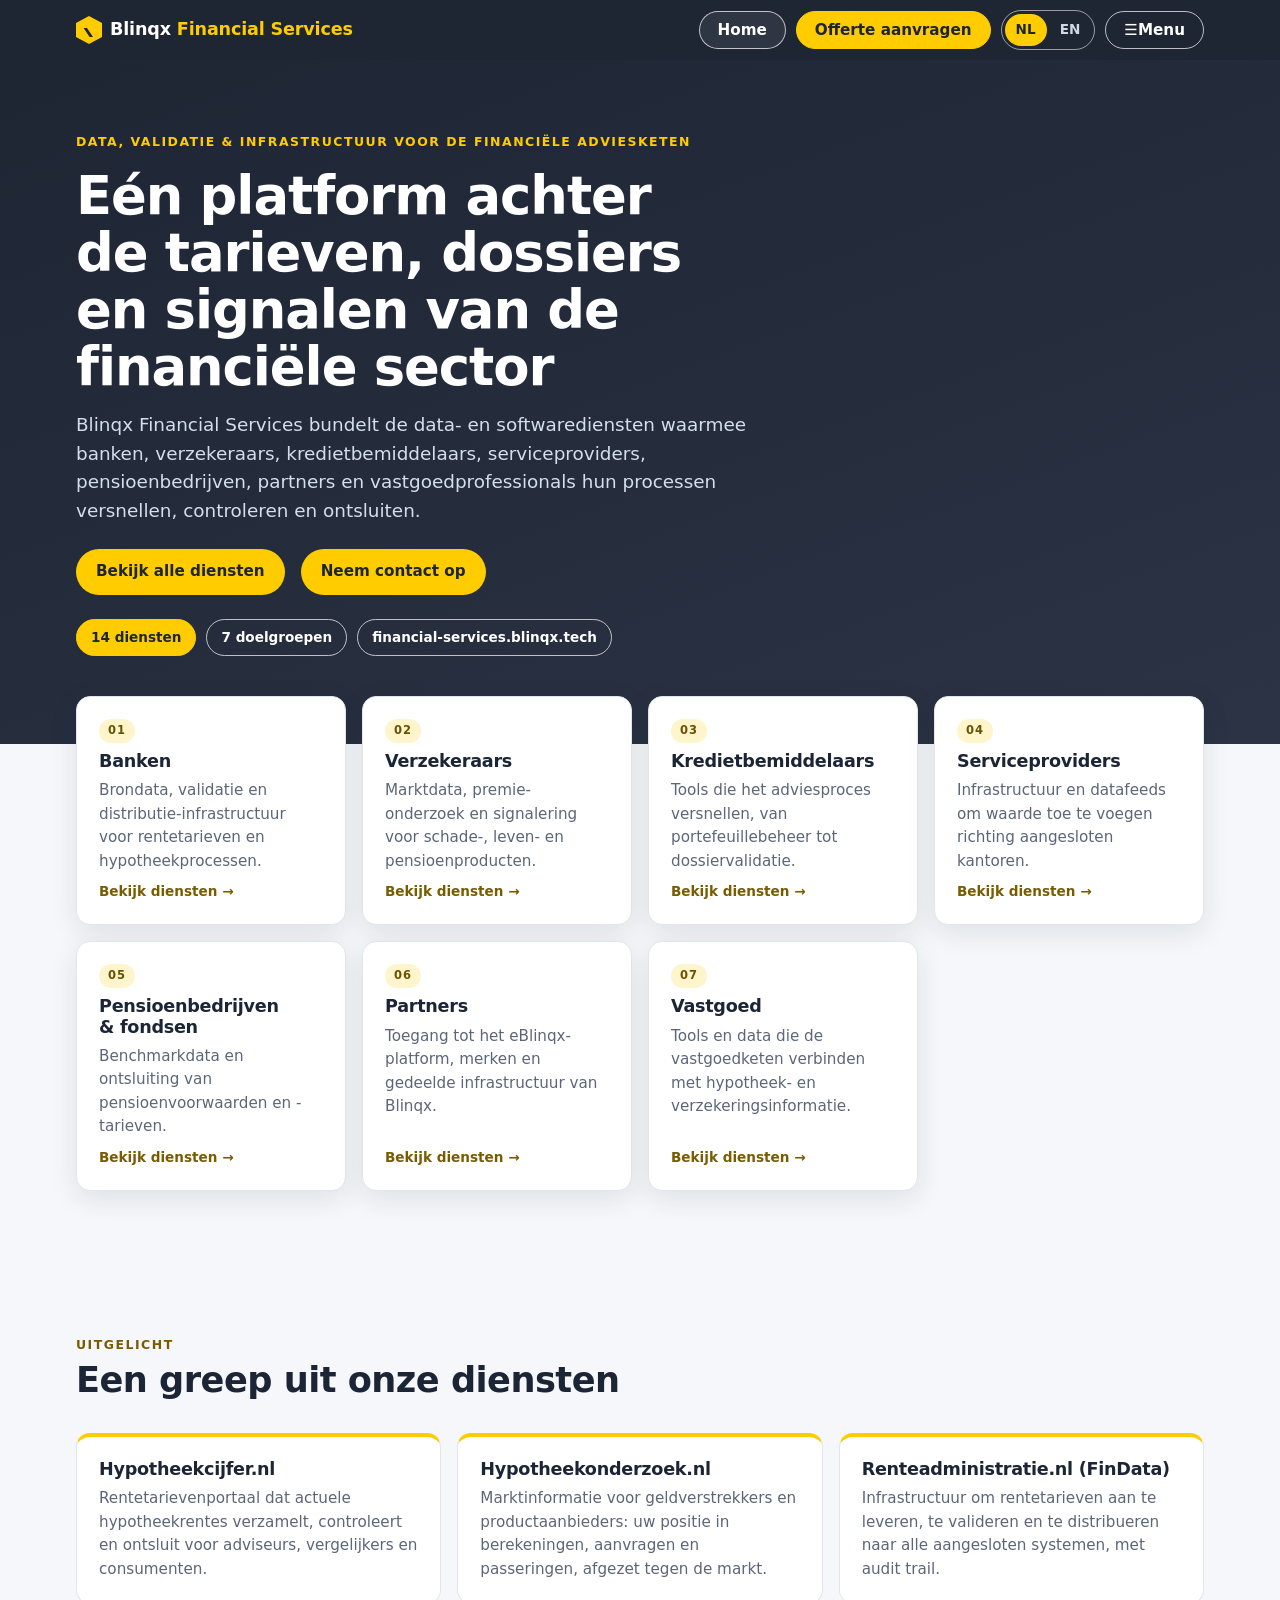
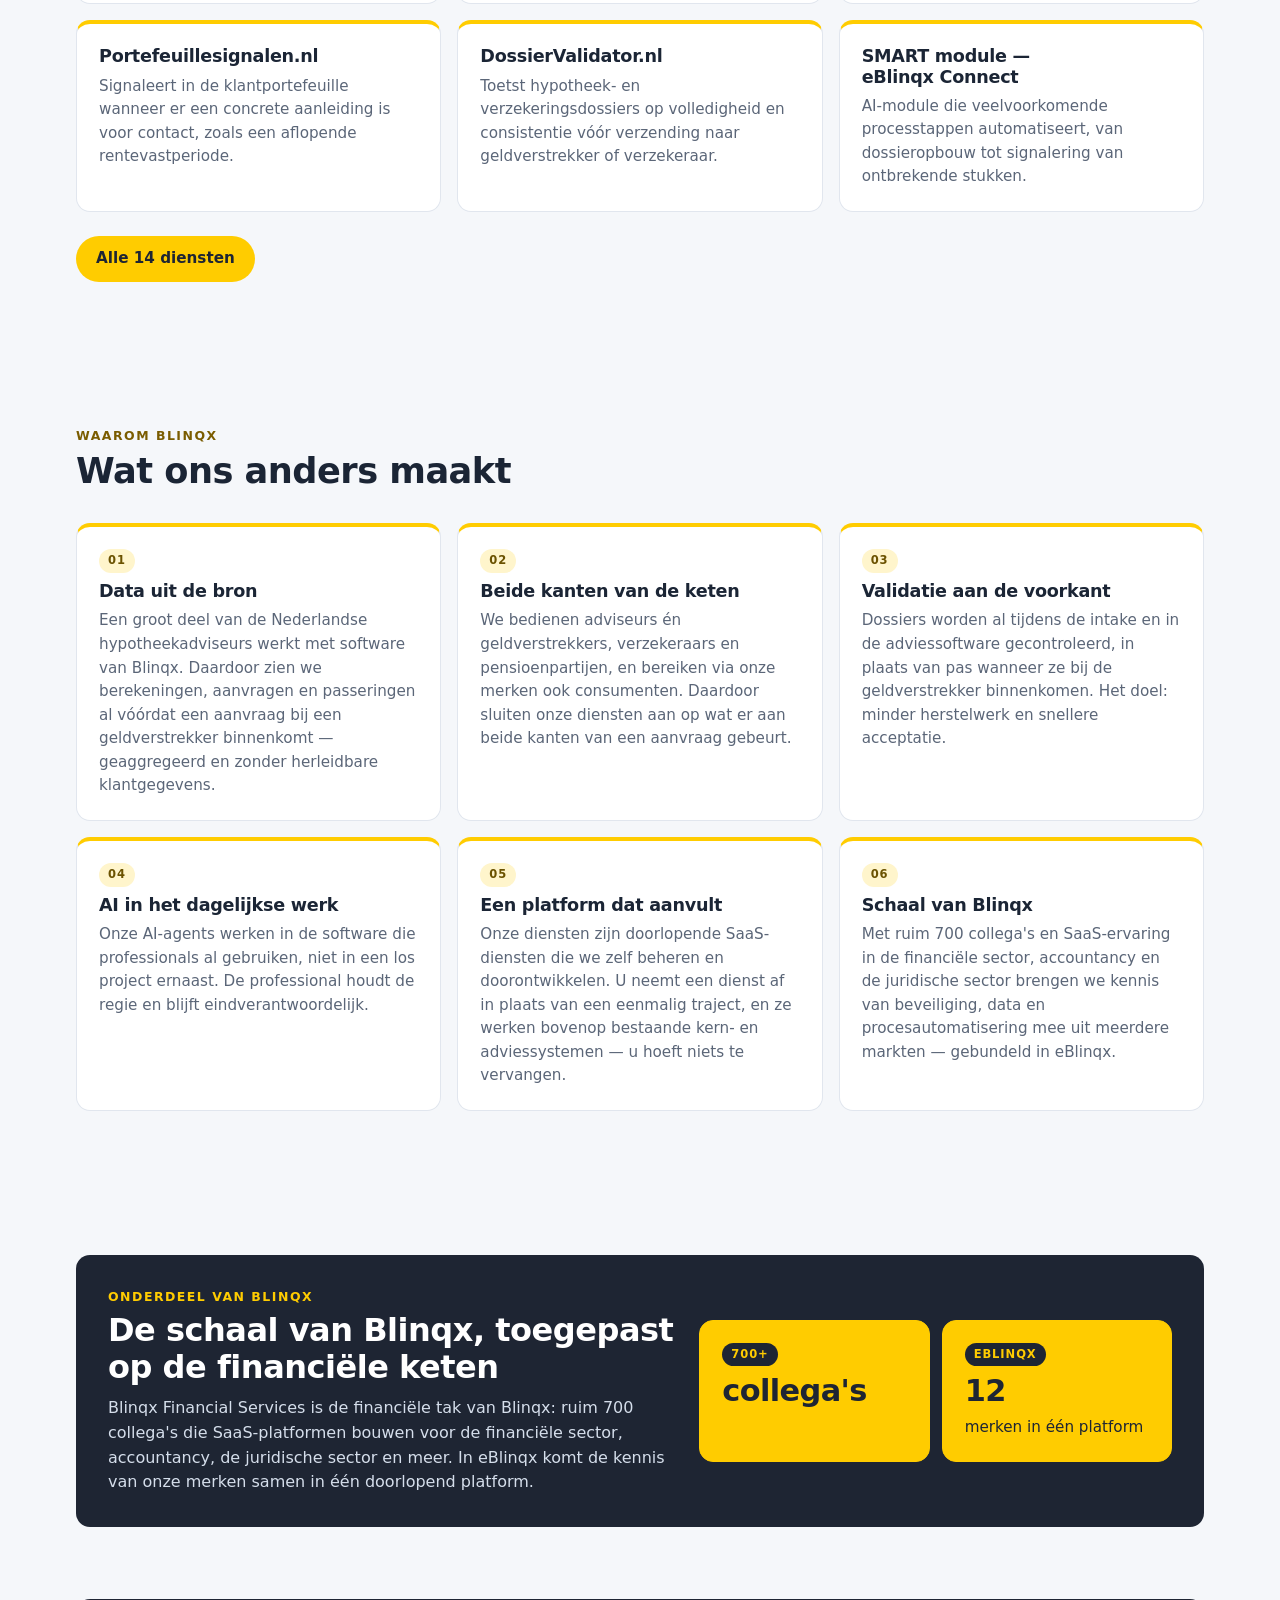
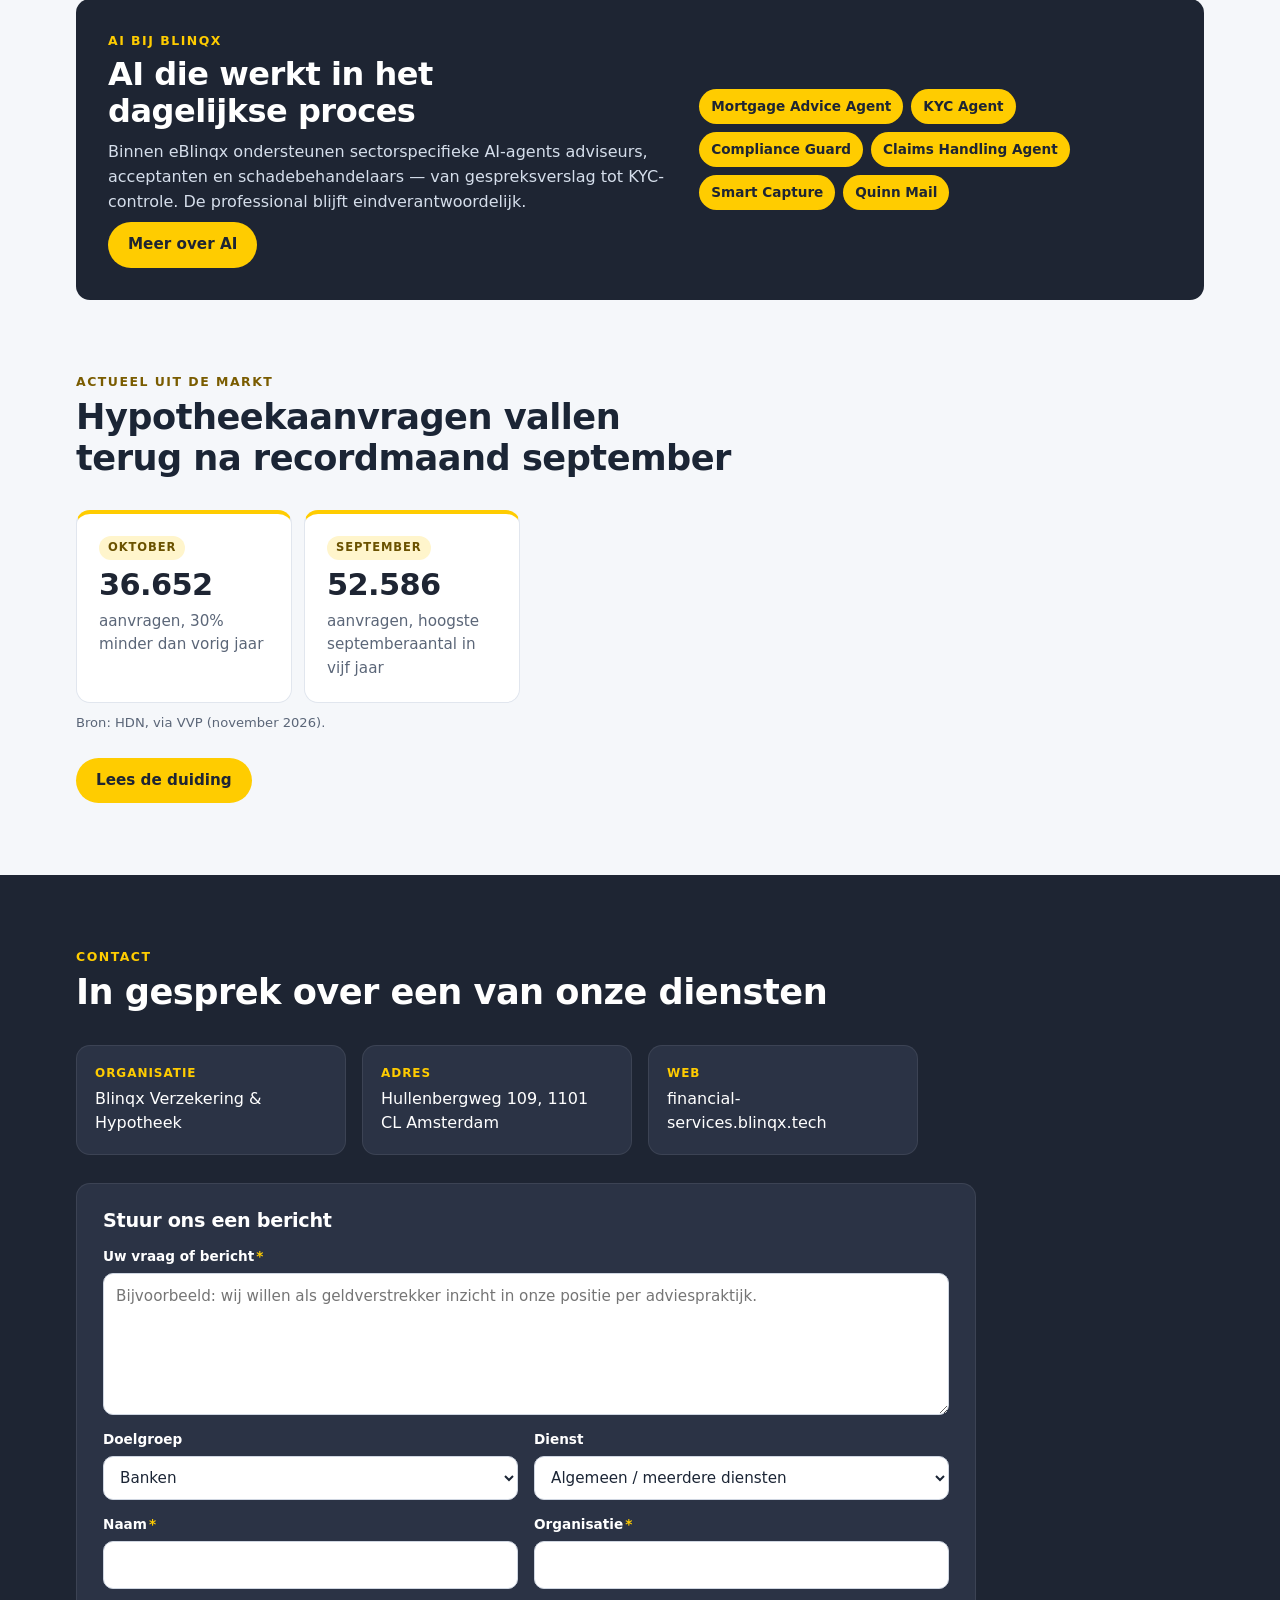
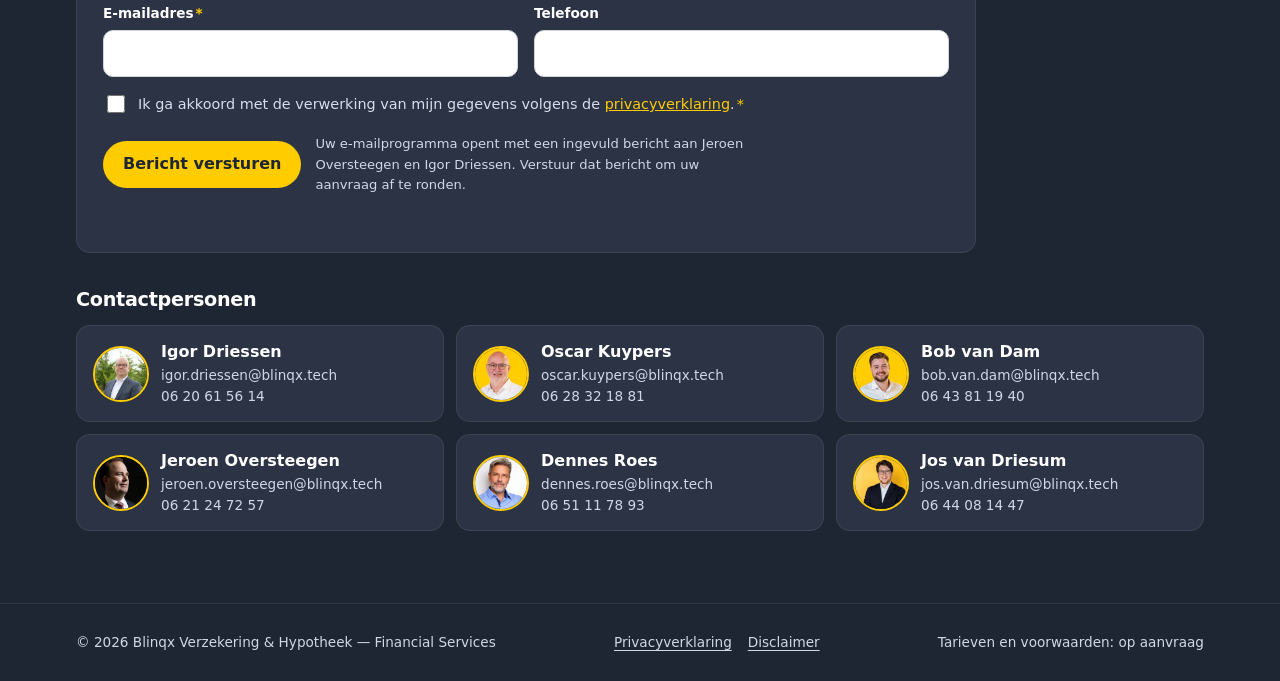
==== index.html @ d68eacae "Header button 'Offerte aanvragen'; redesign market position as layered diagram Co-Authored-By: Claud" ====
<!doctype html>
<html lang="nl" data-lang="nl">
<head>
<meta charset="utf-8">
<meta name="viewport" content="width=device-width,initial-scale=1,viewport-fit=cover">
<title>Blinqx Financial Services</title>
<meta name="description" content="Blinqx Financial Services: data-, validatie- en signaleringsdiensten voor banken, verzekeraars, kredietbemiddelaars, serviceproviders, pensioenbedrijven, partners en vastgoed.">
<link rel="icon" href="data:image/svg+xml,%3Csvg xmlns=%22http://www.w3.org/2000/svg%22 viewBox=%220 0 26 28%22%3E%3Cpath d=%22M13 0l13 7v14l-13 7L0 21V7z%22 fill=%22%23ffcc00%22/%3E%3Cpath d=%22M11 12l6 9h-3.4l-6-9z%22 fill=%22%231e2533%22/%3E%3C/svg%3E">
<link rel="stylesheet" href="assets/site.css">
</head>
<body data-page="home">
<header>
  <div class="wrap header-inner">
    <a class="logo" data-nav href="index.html" aria-label="Blinqx Financial Services – home"><svg width="26" height="28" viewBox="0 0 26 28" aria-hidden="true"><path d="M13 0l13 7v14l-13 7L0 21V7z" fill="#ffcc00"/><path d="M11 12l6 9h-3.4l-6-9z" fill="#1e2533"/></svg><span>Blinqx <span class="sub">Financial Services</span></span></a>
    <nav class="topnav" aria-label="Hoofdmenu">
      <a class="hbtn ghost home" data-nav data-key="home" href="index.html">Home</a>
      <a class="hbtn yellow" data-nav href="index.html#contactform"><span data-lang-content="nl">Offerte<span class="long"> aanvragen</span></span><span data-lang-content="en"><span class="long">Request a </span>Quote</span></a>
      <div class="langbtn" role="group" aria-label="Taal / Language">
        <button type="button" id="btn-nl" aria-pressed="true" onclick="setLang('nl')">NL</button>
        <button type="button" id="btn-en" aria-pressed="false" onclick="setLang('en')">EN</button>
      </div>
      <button type="button" class="hbtn ghost menu-btn" id="menuBtn" aria-expanded="false" aria-controls="siteMenu">☰<span class="mtxt"> Menu</span></button>
    </nav>
  </div>
  <div class="wrap menu-drop" id="siteMenu" hidden>
    <div class="mlinks"><a data-nav data-key="home" href="index.html"><span data-lang-content="nl">Home</span><span data-lang-content="en">Home</span></a><a data-nav data-key="diensten" href="diensten.html"><span data-lang-content="nl">Diensten</span><span data-lang-content="en">Services</span></a><a data-nav data-key="doelgroepen" href="index.html#doelgroepen"><span data-lang-content="nl">Doelgroepen</span><span data-lang-content="en">Segments</span></a><a data-nav data-key="uitgelicht" href="index.html#uitgelicht"><span data-lang-content="nl">Uitgelichte diensten</span><span data-lang-content="en">Featured services</span></a><a data-nav data-key="waarom" href="index.html#waarom"><span data-lang-content="nl">Waarom Blinqx</span><span data-lang-content="en">Why Blinqx</span></a><a data-nav data-key="ai" href="diensten.html#ai"><span data-lang-content="nl">AI bij Blinqx</span><span data-lang-content="en">AI at Blinqx</span></a><a data-nav data-key="markt" href="diensten.html#markt"><span data-lang-content="nl">Actueel uit de markt</span><span data-lang-content="en">Market update</span></a><a data-nav data-key="keten" href="diensten.html#positioning"><span data-lang-content="nl">Positie in de markt</span><span data-lang-content="en">Market position</span></a><a data-nav data-key="contact" href="index.html#contact"><span data-lang-content="nl">Contact</span><span data-lang-content="en">Contact</span></a><a data-nav data-key="privacy" href="privacy.html"><span data-lang-content="nl">Privacyverklaring</span><span data-lang-content="en">Privacy statement</span></a><a data-nav data-key="disclaimer" href="disclaimer.html"><span data-lang-content="nl">Disclaimer</span><span data-lang-content="en">Disclaimer</span></a></div>
  </div>
</header>

<main>
  <div class="wrap">

    <section class="hero" id="top">
      <div data-lang-content="nl">
        <p class="eyebrow">Data, validatie &amp; infrastructuur voor de financiële adviesketen</p>
        <h1>Eén platform achter de tarieven, dossiers en signalen van de financiële sector</h1>
        <p class="lede">Blinqx Financial Services bundelt de data- en softwarediensten waarmee banken, verzekeraars, kredietbemiddelaars, serviceproviders, pensioenbedrijven, partners en vastgoedprofessionals hun processen versnellen, controleren en ontsluiten.</p>
      </div>
      <div data-lang-content="en">
        <p class="eyebrow">Data, validation &amp; infrastructure for the financial advice chain</p>
        <h1>One platform behind the rates, files and signals of the financial sector</h1>
        <p class="lede">Blinqx Financial Services brings together the data and software services that banks, insurers, credit intermediaries, service providers, pension providers, partners and real estate professionals use to speed up, validate and distribute their processes.</p>
      </div>
      <div class="ctas">
        <a class="btn" data-nav href="diensten.html"><span data-lang-content="nl">Bekijk alle diensten</span><span data-lang-content="en">View all services</span></a>
        <a class="btn ghost" data-nav href="#contact"><span data-lang-content="nl">Neem contact op</span><span data-lang-content="en">Get in touch</span></a>
      </div>
      <div class="meta-row">
        <span class="meta-chip" data-lang-content="nl">14 diensten</span>
        <span class="meta-chip" data-lang-content="en">14 services</span>
        <span class="meta-chip" data-lang-content="nl">7 doelgroepen</span>
        <span class="meta-chip" data-lang-content="en">7 segments</span>
        <span class="meta-chip">financial-services.blinqx.tech</span>
      </div>
    </section>

    <section id="doelgroepen" style="padding-top:0">
      <div class="home-aud">
        <a class="segment-card aud-card" data-nav href="diensten.html?doelgroep=banken#services">
          <span class="num">01</span>
          <h3 data-lang-content="nl">Banken</h3><h3 data-lang-content="en">Banks</h3>
          <p data-lang-content="nl">Brondata, validatie en distributie-infrastructuur voor rentetarieven en hypotheekprocessen.</p><p data-lang-content="en">Source data, validation and distribution infrastructure for interest rates and mortgage processes.</p>
          <span class="more"><span data-lang-content="nl">Bekijk diensten →</span><span data-lang-content="en">View services →</span></span>
        </a>
        <a class="segment-card aud-card" data-nav href="diensten.html?doelgroep=verzekeraars#services">
          <span class="num">02</span>
          <h3 data-lang-content="nl">Verzekeraars</h3><h3 data-lang-content="en">Insurers</h3>
          <p data-lang-content="nl">Marktdata, premie-onderzoek en signalering voor schade-, leven- en pensioenproducten.</p><p data-lang-content="en">Market data, premium research and signalling for non-life, life and pension products.</p>
          <span class="more"><span data-lang-content="nl">Bekijk diensten →</span><span data-lang-content="en">View services →</span></span>
        </a>
        <a class="segment-card aud-card" data-nav href="diensten.html?doelgroep=kredietbemiddelaars#services">
          <span class="num">03</span>
          <h3 data-lang-content="nl">Kredietbemiddelaars</h3><h3 data-lang-content="en">Credit intermediaries</h3>
          <p data-lang-content="nl">Tools die het adviesproces versnellen, van portefeuillebeheer tot dossiervalidatie.</p><p data-lang-content="en">Tools that speed up the advice process, from portfolio management to file validation.</p>
          <span class="more"><span data-lang-content="nl">Bekijk diensten →</span><span data-lang-content="en">View services →</span></span>
        </a>
        <a class="segment-card aud-card" data-nav href="diensten.html?doelgroep=serviceproviders#services">
          <span class="num">04</span>
          <h3 data-lang-content="nl">Serviceproviders</h3><h3 data-lang-content="en">Service providers</h3>
          <p data-lang-content="nl">Infrastructuur en datafeeds om waarde toe te voegen richting aangesloten kantoren.</p><p data-lang-content="en">Infrastructure and data feeds to add value for affiliated offices.</p>
          <span class="more"><span data-lang-content="nl">Bekijk diensten →</span><span data-lang-content="en">View services →</span></span>
        </a>
        <a class="segment-card aud-card" data-nav href="diensten.html?doelgroep=pensioen#services">
          <span class="num">05</span>
          <h3 data-lang-content="nl">Pensioenbedrijven &amp; fondsen</h3><h3 data-lang-content="en">Pension providers &amp; funds</h3>
          <p data-lang-content="nl">Benchmarkdata en ontsluiting van pensioenvoorwaarden en -tarieven.</p><p data-lang-content="en">Benchmark data and disclosure of pension terms and rates.</p>
          <span class="more"><span data-lang-content="nl">Bekijk diensten →</span><span data-lang-content="en">View services →</span></span>
        </a>
        <a class="segment-card aud-card" data-nav href="diensten.html?doelgroep=partners#services">
          <span class="num">06</span>
          <h3 data-lang-content="nl">Partners</h3><h3 data-lang-content="en">Partners</h3>
          <p data-lang-content="nl">Toegang tot het eBlinqx-platform, merken en gedeelde infrastructuur van Blinqx.</p><p data-lang-content="en">Access to the eBlinqx platform, brands and shared Blinqx infrastructure.</p>
          <span class="more"><span data-lang-content="nl">Bekijk diensten →</span><span data-lang-content="en">View services →</span></span>
        </a>
        <a class="segment-card aud-card" data-nav href="diensten.html?doelgroep=vastgoed#services">
          <span class="num">07</span>
          <h3 data-lang-content="nl">Vastgoed</h3><h3 data-lang-content="en">Real estate</h3>
          <p data-lang-content="nl">Tools en data die de vastgoedketen verbinden met hypotheek- en verzekeringsinformatie.</p><p data-lang-content="en">Tools and data connecting the real estate chain with mortgage and insurance information.</p>
          <span class="more"><span data-lang-content="nl">Bekijk diensten →</span><span data-lang-content="en">View services →</span></span>
        </a>
      </div>
    </section>

    <section id="uitgelicht">
      <div class="section-head">
        <p class="eyebrow" data-lang-content="nl">Uitgelicht</p>
        <p class="eyebrow" data-lang-content="en">Highlights</p>
        <h2 data-lang-content="nl">Een greep uit onze diensten</h2>
        <h2 data-lang-content="en">A selection of our services</h2>
      </div>
      <div class="feat-grid">
        <div class="segment-card">
          <h3>Hypotheekcijfer.nl</h3>
          <p data-lang-content="nl">Rentetarievenportaal dat actuele hypotheekrentes verzamelt, controleert en ontsluit voor adviseurs, vergelijkers en consumenten.</p>
          <p data-lang-content="en">A rate portal that collects, verifies and publishes current mortgage rates for advisers, comparison sites and consumers.</p>
        </div>
        <div class="segment-card">
          <h3>Hypotheekonderzoek.nl</h3>
          <p data-lang-content="nl">Marktinformatie voor geldverstrekkers en productaanbieders: uw positie in berekeningen, aanvragen en passeringen, afgezet tegen de markt.</p>
          <p data-lang-content="en">Market intelligence for lenders and product providers: your position in calculations, applications and completions, set against the market.</p>
        </div>
        <div class="segment-card">
          <h3>Renteadministratie.nl <span class="alias">(FinData)</span></h3>
          <p data-lang-content="nl">Infrastructuur om rentetarieven aan te leveren, te valideren en te distribueren naar alle aangesloten systemen, met audit trail.</p>
          <p data-lang-content="en">Infrastructure to submit, validate and distribute interest rates to all connected systems, with an audit trail.</p>
        </div>
        <div class="segment-card">
          <h3>Portefeuillesignalen.nl</h3>
          <p data-lang-content="nl">Signaleert in de klantportefeuille wanneer er een concrete aanleiding is voor contact, zoals een aflopende rentevastperiode.</p>
          <p data-lang-content="en">Flags in the client portfolio when there is a concrete reason for contact, such as an expiring fixed-rate period.</p>
        </div>
        <div class="segment-card">
          <h3>DossierValidator.nl</h3>
          <p data-lang-content="nl">Toetst hypotheek- en verzekeringsdossiers op volledigheid en consistentie vóór verzending naar geldverstrekker of verzekeraar.</p>
          <p data-lang-content="en">Checks mortgage and insurance files for completeness and consistency before submission to the lender or insurer.</p>
        </div>
        <div class="segment-card">
          <h3>SMART module — eBlinqx Connect</h3>
          <p data-lang-content="nl">AI-module die veelvoorkomende processtappen automatiseert, van dossieropbouw tot signalering van ontbrekende stukken.</p>
          <p data-lang-content="en">An AI module that automates common process steps, from file assembly to flagging missing documents.</p>
        </div>
      </div>
      <div class="section-foot"><a class="btn" data-nav href="diensten.html"><span data-lang-content="nl">Alle 14 diensten</span><span data-lang-content="en">All 14 services</span></a></div>
    </section>

    <section id="waarom">
      <div class="section-head">
        <p class="eyebrow" data-lang-content="nl">Waarom Blinqx</p>
        <p class="eyebrow" data-lang-content="en">Why Blinqx</p>
        <h2 data-lang-content="nl">Wat ons anders maakt</h2>
        <h2 data-lang-content="en">What sets us apart</h2>
      </div>
      <div class="feat-grid">
        <div class="segment-card">
          <span class="num">01</span>
          <h3 data-lang-content="nl">Data uit de bron</h3><h3 data-lang-content="en">Data from the source</h3>
          <p data-lang-content="nl">Een groot deel van de Nederlandse hypotheekadviseurs werkt met software van Blinqx. Daardoor zien we berekeningen, aanvragen en passeringen al vóórdat een aanvraag bij een geldverstrekker binnenkomt — geaggregeerd en zonder herleidbare klantgegevens.</p>
          <p data-lang-content="en">A large share of Dutch mortgage advisers work with Blinqx software. As a result, we see calculations, applications and completions before an application reaches a lender — aggregated and without traceable client data.</p>
        </div>
        <div class="segment-card">
          <span class="num">02</span>
          <h3 data-lang-content="nl">Beide kanten van de keten</h3><h3 data-lang-content="en">Both sides of the chain</h3>
          <p data-lang-content="nl">We bedienen adviseurs én geldverstrekkers, verzekeraars en pensioenpartijen, en bereiken via onze merken ook consumenten. Daardoor sluiten onze diensten aan op wat er aan beide kanten van een aanvraag gebeurt.</p>
          <p data-lang-content="en">We serve advisers as well as lenders, insurers and pension providers, and through our brands we also reach consumers. That way our services connect to what happens on both sides of an application.</p>
        </div>
        <div class="segment-card">
          <span class="num">03</span>
          <h3 data-lang-content="nl">Validatie aan de voorkant</h3><h3 data-lang-content="en">Validation up front</h3>
          <p data-lang-content="nl">Dossiers worden al tijdens de intake en in de adviessoftware gecontroleerd, in plaats van pas wanneer ze bij de geldverstrekker binnenkomen. Het doel: minder herstelwerk en snellere acceptatie.</p>
          <p data-lang-content="en">Files are checked during the intake and inside the advice software, rather than only once they reach the lender. The aim: less rework and faster acceptance.</p>
        </div>
        <div class="segment-card">
          <span class="num">04</span>
          <h3 data-lang-content="nl">AI in het dagelijkse werk</h3><h3 data-lang-content="en">AI in daily work</h3>
          <p data-lang-content="nl">Onze AI-agents werken in de software die professionals al gebruiken, niet in een los project ernaast. De professional houdt de regie en blijft eindverantwoordelijk.</p>
          <p data-lang-content="en">Our AI agents work inside the software professionals already use, not in a separate project next to it. The professional stays in control and remains ultimately responsible.</p>
        </div>
        <div class="segment-card">
          <span class="num">05</span>
          <h3 data-lang-content="nl">Een platform dat aanvult</h3><h3 data-lang-content="en">A platform that complements</h3>
          <p data-lang-content="nl">Onze diensten zijn doorlopende SaaS-diensten die we zelf beheren en doorontwikkelen. U neemt een dienst af in plaats van een eenmalig traject, en ze werken bovenop bestaande kern- en adviessystemen — u hoeft niets te vervangen.</p>
          <p data-lang-content="en">Our services are ongoing SaaS services that we run and develop ourselves. You subscribe to a service rather than a one-off project, and it works on top of existing core and advice systems — you don't need to replace anything.</p>
        </div>
        <div class="segment-card">
          <span class="num">06</span>
          <h3 data-lang-content="nl">Schaal van Blinqx</h3><h3 data-lang-content="en">The scale of Blinqx</h3>
          <p data-lang-content="nl">Met ruim 700 collega's en SaaS-ervaring in de financiële sector, accountancy en de juridische sector brengen we kennis van beveiliging, data en procesautomatisering mee uit meerdere markten — gebundeld in eBlinqx.</p>
          <p data-lang-content="en">With more than 700 colleagues and SaaS experience in financial services, accountancy and the legal sector, we bring knowledge of security, data and process automation from several markets — bundled in eBlinqx.</p>
        </div>
      </div>
    </section>

    <section id="blinqx">
      <div class="navy-block">
        <div>
          <p class="eyebrow" data-lang-content="nl">Onderdeel van Blinqx</p>
          <p class="eyebrow" data-lang-content="en">Part of Blinqx</p>
          <h2 data-lang-content="nl">De schaal van Blinqx, toegepast op de financiële keten</h2>
          <h2 data-lang-content="en">The scale of Blinqx, applied to the financial chain</h2>
          <p data-lang-content="nl">Blinqx Financial Services is de financiële tak van Blinqx: ruim 700 collega's die SaaS-platformen bouwen voor de financiële sector, accountancy, de juridische sector en meer. In eBlinqx komt de kennis van onze merken samen in één doorlopend platform.</p>
          <p data-lang-content="en">Blinqx Financial Services is the financial arm of Blinqx: more than 700 colleagues building SaaS platforms for financial services, accountancy, the legal sector and more. In eBlinqx, the knowledge of our brands comes together in one continuous platform.</p>
        </div>
        <div class="kpi-row">
          <div class="segment-card"><span class="num">700+</span><p class="big" data-lang-content="nl">collega's</p><p class="big" data-lang-content="en">colleagues</p></div>
          <div class="segment-card"><span class="num">eBlinqx</span><p class="big">12</p><p data-lang-content="nl">merken in één platform</p><p data-lang-content="en">brands in one platform</p></div>
        </div>
      </div>
    </section>

    <section id="ai-teaser" style="padding-top:0">
      <div class="navy-block">
        <div>
          <p class="eyebrow" data-lang-content="nl">AI bij Blinqx</p>
          <p class="eyebrow" data-lang-content="en">AI at Blinqx</p>
          <h2 data-lang-content="nl">AI die werkt in het dagelijkse proces</h2>
          <h2 data-lang-content="en">AI that works inside the daily process</h2>
          <p data-lang-content="nl">Binnen eBlinqx ondersteunen sectorspecifieke AI-agents adviseurs, acceptanten en schadebehandelaars — van gespreksverslag tot KYC-controle. De professional blijft eindverantwoordelijk.</p>
          <p data-lang-content="en">Within eBlinqx, sector-specific AI agents support advisers, underwriters and claims handlers — from conversation notes to KYC checks. The professional remains ultimately responsible.</p>
          <div class="ctas"><a class="btn" data-nav href="diensten.html#ai"><span data-lang-content="nl">Meer over AI</span><span data-lang-content="en">More on AI</span></a></div>
        </div>
        <div class="chip-list">
          <span>Mortgage Advice Agent</span><span>KYC Agent</span><span>Compliance Guard</span><span>Claims Handling Agent</span><span>Smart Capture</span><span>Quinn Mail</span>
        </div>
      </div>
    </section>

    <section id="markt-teaser" class="home-markt" style="padding-top:0">
      <div class="section-head">
        <p class="eyebrow" data-lang-content="nl">Actueel uit de markt</p>
        <p class="eyebrow" data-lang-content="en">Market update</p>
        <h2 data-lang-content="nl">Hypotheekaanvragen vallen terug na recordmaand september</h2>
        <h2 data-lang-content="en">Mortgage applications fall back after record September</h2>
      </div>
      <div class="kpi-row">
        <div class="segment-card"><span class="num" data-lang-content="nl">Oktober</span><span class="num" data-lang-content="en">October</span><p class="big">36.652</p><p data-lang-content="nl">aanvragen, 30% minder dan vorig jaar</p><p data-lang-content="en">applications, 30% fewer than last year</p></div>
        <div class="segment-card"><span class="num" data-lang-content="nl">September</span><span class="num" data-lang-content="en">September</span><p class="big">52.586</p><p data-lang-content="nl">aanvragen, hoogste septemberaantal in vijf jaar</p><p data-lang-content="en">applications, highest September in five years</p></div>
      </div>
      <p class="note" style="font-size:.82rem;color:var(--muted);margin-top:10px" data-lang-content="nl">Bron: HDN, via VVP (november 2026).</p>
      <p class="note" style="font-size:.82rem;color:var(--muted);margin-top:10px" data-lang-content="en">Source: HDN, via VVP (November 2026).</p>
      <div class="section-foot"><a class="btn" data-nav href="diensten.html#markt"><span data-lang-content="nl">Lees de duiding</span><span data-lang-content="en">Read the analysis</span></a></div>
    </section>

    <!-- CONTACT -->
    <section id="contact">
      <div class="section-head">
        <p class="eyebrow" data-lang-content="nl">Contact</p>
        <p class="eyebrow" data-lang-content="en">Contact</p>
        <h2 data-lang-content="nl">In gesprek over een van onze diensten</h2>
        <h2 data-lang-content="en">Talk to us about one of our services</h2>
      </div>
      <div class="contact-grid">
        <div class="contact-item">
          <span class="label" data-lang-content="nl">Organisatie</span>
          <span class="label" data-lang-content="en">Organisation</span>
          <span class="val">Blinqx Verzekering &amp; Hypotheek</span>
        </div>
        <div class="contact-item">
          <span class="label" data-lang-content="nl">Adres</span>
          <span class="label" data-lang-content="en">Address</span>
          <span class="val">Hullenbergweg 109, 1101 CL Amsterdam</span>
        </div>
        <div class="contact-item">
          <span class="label">Web</span>
          <span class="val">financial-services.blinqx.tech</span>
        </div>
      </div>
      <form id="contactform" class="cform" novalidate>
        <h3 class="people-head" style="margin-top:0" data-lang-content="nl">Stuur ons een bericht</h3>
        <h3 class="people-head" style="margin-top:0" data-lang-content="en">Send us a message</h3>
        <div class="cgrid">
          <label class="full"><span class="ltxt"><span data-lang-content="nl">Uw vraag of bericht</span><span data-lang-content="en">Your question or message</span><span class="req">*</span></span>
            <textarea name="bericht" rows="5" required data-ph-nl="Bijvoorbeeld: wij willen als geldverstrekker inzicht in onze positie per adviespraktijk." data-ph-en="For example: as a lender we would like insight into our position per advice practice."></textarea></label>
          <label><span class="ltxt"><span data-lang-content="nl">Doelgroep</span><span data-lang-content="en">Segment</span></span>
            <select name="doelgroep">
              <option value="Banken" data-nl="Banken" data-en="Banks">Banken</option>
              <option value="Verzekeraars" data-nl="Verzekeraars" data-en="Insurers">Verzekeraars</option>
              <option value="Kredietbemiddelaars" data-nl="Kredietbemiddelaars" data-en="Credit intermediaries">Kredietbemiddelaars</option>
              <option value="Serviceproviders" data-nl="Serviceproviders" data-en="Service providers">Serviceproviders</option>
              <option value="Pensioenbedrijven & fondsen" data-nl="Pensioenbedrijven &amp; fondsen" data-en="Pension providers &amp; funds">Pensioenbedrijven &amp; fondsen</option>
              <option value="Partners" data-nl="Partners" data-en="Partners">Partners</option>
              <option value="Vastgoed" data-nl="Vastgoed" data-en="Real estate">Vastgoed</option>
              <option value="Anders" data-nl="Anders" data-en="Other">Anders</option>
            </select></label>
          <label><span class="ltxt"><span data-lang-content="nl">Dienst</span><span data-lang-content="en">Service</span></span>
            <select name="dienst">
              <option value="Algemeen / meerdere diensten" data-nl="Algemeen / meerdere diensten" data-en="General / multiple services">Algemeen / meerdere diensten</option>
              <option value="Hypotheekcijfer.nl" data-nl="Hypotheekcijfer.nl" data-en="Hypotheekcijfer.nl">Hypotheekcijfer.nl</option>
              <option value="Pensioencijfer.nl" data-nl="Pensioencijfer.nl" data-en="Pensioencijfer.nl">Pensioencijfer.nl</option>
              <option value="Hypotheekonderzoek.nl" data-nl="Hypotheekonderzoek.nl" data-en="Hypotheekonderzoek.nl">Hypotheekonderzoek.nl</option>
              <option value="Assurantie-onderzoek.nl" data-nl="Assurantie-onderzoek.nl" data-en="Assurantie-onderzoek.nl">Assurantie-onderzoek.nl</option>
              <option value="Renteadministratie.nl (FinData)" data-nl="Renteadministratie.nl (FinData)" data-en="Renteadministratie.nl (FinData)">Renteadministratie.nl (FinData)</option>
              <option value="HypotheekAdviseurZoeker.nl" data-nl="HypotheekAdviseurZoeker.nl" data-en="HypotheekAdviseurZoeker.nl">HypotheekAdviseurZoeker.nl</option>
              <option value="Portefeuillesignalen.nl" data-nl="Portefeuillesignalen.nl" data-en="Portefeuillesignalen.nl">Portefeuillesignalen.nl</option>
              <option value="RWWR.nl" data-nl="RWWR.nl" data-en="RWWR.nl">RWWR.nl</option>
              <option value="SMART module — eBlinqx Connect" data-nl="SMART module — eBlinqx Connect" data-en="SMART module — eBlinqx Connect">SMART module — eBlinqx Connect</option>
              <option value="Hypotheekvalidatie" data-nl="Hypotheekvalidatie" data-en="Hypotheekvalidatie">Hypotheekvalidatie</option>
              <option value="DossierValidator.nl" data-nl="DossierValidator.nl" data-en="DossierValidator.nl">DossierValidator.nl</option>
              <option value="Procesversneller" data-nl="Procesversneller" data-en="Procesversneller">Procesversneller</option>
              <option value="Blinqx Partners" data-nl="Blinqx Partners" data-en="Blinqx Partners">Blinqx Partners</option>
              <option value="ToolsVoorVastgoed.nl" data-nl="ToolsVoorVastgoed.nl" data-en="ToolsVoorVastgoed.nl">ToolsVoorVastgoed.nl</option>
            </select></label>
          <label><span class="ltxt"><span data-lang-content="nl">Naam</span><span data-lang-content="en">Name</span><span class="req">*</span></span><input name="naam" type="text" autocomplete="name" required></label>
          <label><span class="ltxt"><span data-lang-content="nl">Organisatie</span><span data-lang-content="en">Organisation</span><span class="req">*</span></span><input name="organisatie" type="text" autocomplete="organization" required></label>
          <label><span class="ltxt"><span data-lang-content="nl">E-mailadres</span><span data-lang-content="en">E-mail address</span><span class="req">*</span></span><input name="email" type="email" autocomplete="email" required></label>
          <label><span class="ltxt"><span data-lang-content="nl">Telefoon</span><span data-lang-content="en">Phone</span></span><input name="telefoon" type="tel" autocomplete="tel"></label>
        </div>
        <label class="check"><input type="checkbox" name="akkoord"> <span><span data-lang-content="nl">Ik ga akkoord met de verwerking van mijn gegevens volgens de <a data-nav href="privacy.html">privacyverklaring</a>.</span><span data-lang-content="en">I agree to the processing of my data in accordance with the <a data-nav href="privacy.html">privacy statement</a>.</span><span class="req">*</span></span></label>
        <div class="cactions">
          <button type="submit" class="btn"><span data-lang-content="nl">Bericht versturen</span><span data-lang-content="en">Send message</span></button>
          <p class="cnote" data-lang-content="nl">Uw e-mailprogramma opent met een ingevuld bericht aan Jeroen Oversteegen en Igor Driessen. Verstuur dat bericht om uw aanvraag af te ronden.</p>
          <p class="cnote" data-lang-content="en">Your e-mail program opens with a pre-filled message to Jeroen Oversteegen and Igor Driessen. Send that message to complete your request.</p>
        </div>
        <p id="cerr" class="cerr" role="status" aria-live="polite"></p>
      </form>

      <h3 class="people-head" data-lang-content="nl">Contactpersonen</h3>
      <h3 class="people-head" data-lang-content="en">Contact persons</h3>
      <div class="people">
        <div class="person"><img class="avatar" src="img/igor-driessen.jpg" alt="Igor Driessen" width="56" height="56" loading="lazy"><span class="pinfo"><span class="pname">Igor Driessen</span><span class="pmeta">igor.driessen@blinqx.tech</span><span class="pmeta">06 20 61 56 14</span></span></div>
        <div class="person"><img class="avatar" src="img/oscar-kuypers.jpg" alt="Oscar Kuypers" width="56" height="56" loading="lazy"><span class="pinfo"><span class="pname">Oscar Kuypers</span><span class="pmeta">oscar.kuypers@blinqx.tech</span><span class="pmeta">06 28 32 18 81</span></span></div>
        <div class="person"><img class="avatar" src="img/bob-van-dam.jpg" alt="Bob van Dam" width="56" height="56" loading="lazy"><span class="pinfo"><span class="pname">Bob van Dam</span><span class="pmeta">bob.van.dam@blinqx.tech</span><span class="pmeta">06 43 81 19 40</span></span></div>
        <div class="person"><img class="avatar" src="img/jeroen-oversteegen.jpg" alt="Jeroen Oversteegen" width="56" height="56" loading="lazy"><span class="pinfo"><span class="pname">Jeroen Oversteegen</span><span class="pmeta">jeroen.oversteegen@blinqx.tech</span><span class="pmeta">06 21 24 72 57</span></span></div>
        <div class="person"><img class="avatar" src="img/dennes-roes.jpg" alt="Dennes Roes" width="56" height="56" loading="lazy"><span class="pinfo"><span class="pname">Dennes Roes</span><span class="pmeta">dennes.roes@blinqx.tech</span><span class="pmeta">06 51 11 78 93</span></span></div>
        <div class="person"><img class="avatar" src="img/jos-van-driesum.jpg" alt="Jos van Driesum" width="56" height="56" loading="lazy"><span class="pinfo"><span class="pname">Jos van Driesum</span><span class="pmeta">jos.van.driesum@blinqx.tech</span><span class="pmeta">06 44 08 14 47</span></span></div>
      </div>
    </section>

  </div>
</main>

<footer>
  <div class="wrap fgrid">
    <p>© 2026 Blinqx Verzekering &amp; Hypotheek — Financial Services</p>
    <p class="flinks"><a data-nav data-key="privacy" href="privacy.html"><span data-lang-content="nl">Privacyverklaring</span><span data-lang-content="en">Privacy statement</span></a><a data-nav data-key="disclaimer" href="disclaimer.html">Disclaimer</a></p>
    <p data-lang-content="nl">Tarieven en voorwaarden: op aanvraag</p>
    <p data-lang-content="en">Rates and terms: available on request</p>
  </div>
</footer>

<script src="assets/site.js"></script>
</body>
</html>
---- assets/site.css ----
/* Design overgenomen van hypotheekonderzoek.nl: navy + geel, systeemfont, ronde knoppen, kaarten met gele bovenrand. */
:root{
  --navy:#1e2533; --navy-2:#2b3345; --yellow:#ffcc00; --yellow-soft:#fff5cc; --yellow-ink:#7a5c00;
  --ink:#1b2535; --muted:#5b6678; --line:#e1e6ee; --bg:#f5f7fa; --card:#fff;
  /* aliassen voor bestaande inline styles */
  --fg:var(--ink); --surface:var(--card); --accent:var(--yellow);
  --r:14px;
  color-scheme:light;
}
*{box-sizing:border-box}
html{scroll-behavior:smooth}
body{margin:0;font-family:system-ui,-apple-system,"Segoe UI",Roboto,Helvetica,Arial,sans-serif;color:var(--ink);background:var(--bg);line-height:1.55;font-size:16px;overflow-x:clip;-webkit-font-smoothing:antialiased}
.wrap{max-width:1160px;margin:0 auto;padding:0 16px}
h1,h2,h3{margin:0;letter-spacing:-.015em;line-height:1.15;text-wrap:balance}
p{margin:0}
:focus-visible{outline:3px solid #e0a800;outline-offset:2px;border-radius:4px}
.eyebrow{display:inline-block;font-size:.78rem;font-weight:700;letter-spacing:.12em;text-transform:uppercase;color:var(--yellow-ink)}

/* header */
header{background:var(--navy);color:#fff;position:sticky;top:0;z-index:30}
.header-inner{display:flex;align-items:center;justify-content:space-between;gap:16px;height:60px;max-width:1160px;margin:0 auto}
.logo{display:flex;align-items:center;gap:8px;font-weight:800;font-size:1.1rem;color:#fff;white-space:nowrap;letter-spacing:-.01em}
.logo svg{flex:0 0 auto}
.logo .sub{color:var(--yellow)}
.header-actions{display:flex;align-items:center;gap:10px}
.langbtn{display:flex;gap:2px;border:1.5px solid rgba(255,255,255,.55);border-radius:999px;padding:3px}
.langbtn button{font:inherit;font-size:.85rem;font-weight:600;background:transparent;border:0;color:#cfd8e6;border-radius:999px;padding:5px 11px;cursor:pointer}
.langbtn button[aria-pressed="true"]{background:var(--yellow);color:var(--navy)}

main{display:block}

/* hero (full-bleed navy) */
.hero{position:relative;isolation:isolate;color:#fff;padding:72px 0 88px;display:grid;gap:16px}
.hero::before{content:"";position:absolute;inset:0 calc(50% - 50vw);background:linear-gradient(160deg,var(--navy) 0%,var(--navy-2) 100%);z-index:-1}
.hero > div{gap:16px;max-width:820px}
.hero .eyebrow{color:var(--yellow)}
.hero h1{font-size:clamp(2rem,5vw,3.3rem);line-height:1.08;letter-spacing:-.02em}
.hero .lede{font-size:1.15rem;color:#d5deeb;max-width:680px}
.hero .meta-row{display:flex;flex-wrap:wrap;gap:10px;margin-top:8px}
.meta-chip{font-size:.85rem;font-weight:600;border:1.5px solid rgba(255,255,255,.7);color:#fff;padding:7px 14px;border-radius:999px}
.meta-chip:first-child,.meta-chip:nth-child(2){background:var(--yellow);border-color:var(--yellow);color:var(--navy)}

/* audience filter */
.audience-nav{position:sticky;top:60px;z-index:20;background:var(--bg);padding:14px 0;border-bottom:1px solid var(--line)}
.pill-row{display:flex;gap:8px;overflow-x:auto;scrollbar-width:none}
.pill-row::-webkit-scrollbar{display:none}
.pill{flex:0 0 auto;font:inherit;font-size:.9rem;font-weight:600;background:#fff;border:1.5px solid var(--line);color:var(--navy);padding:8px 16px;border-radius:999px;cursor:pointer;white-space:nowrap}
.pill:hover{border-color:var(--navy)}
.pill[aria-pressed="true"]{background:var(--navy);border-color:var(--navy);color:#fff}

/* sections */
section{padding:72px 0}
.section-head{display:flex;flex-direction:column;gap:6px;margin-bottom:32px;max-width:760px}
.section-head h2{font-size:clamp(1.6rem,3.4vw,2.2rem)}

/* kaarten */
.segment-grid{display:grid;grid-template-columns:repeat(auto-fill,minmax(240px,1fr));gap:16px}
.segment-card{background:var(--card);border:1px solid var(--line);border-radius:var(--r);padding:22px;display:flex;flex-direction:column;gap:8px;min-width:0}
.segment-card .num{align-self:flex-start;font-size:.72rem;font-weight:700;letter-spacing:.08em;text-transform:uppercase;background:var(--yellow-soft);color:#6b5200;padding:3px 9px;border-radius:999px}
.segment-card h3{font-size:1.1rem}
.segment-card p{color:var(--muted);font-size:.95rem}
#segments .segment-card{border-top:4px solid var(--yellow)}

/* about: navy kernblok zoals 'Conversie in het advies' */
#about-blinqx > div:last-child{background:var(--navy);color:#fff;border-radius:var(--r);padding:28px}
#about-blinqx > div:last-child p{color:#d5deeb}
#about-blinqx .segment-card{background:var(--yellow);border-color:var(--yellow);color:var(--navy)}
#about-blinqx .segment-card .num{background:var(--navy);color:var(--yellow)}

/* diensten */
.services-grid{display:grid;grid-template-columns:repeat(auto-fill,minmax(300px,1fr));gap:16px}
.service-card{background:var(--card);border:1px solid var(--line);border-top:4px solid var(--yellow);border-radius:var(--r);padding:22px;display:flex;flex-direction:column;gap:10px;min-width:0}
.service-card[hidden]{display:none}
.service-card h3{font-size:1.1rem}
.service-card h3 .alias{font-weight:600;color:var(--muted)}
.service-card .url{font-size:.82rem;font-weight:600;color:var(--yellow-ink);word-break:break-all}
.service-card p.desc{color:var(--muted);font-size:.94rem}
.tag-row{display:flex;flex-wrap:wrap;gap:6px;margin-top:auto;padding-top:4px}
.tag{font-size:.7rem;font-weight:700;letter-spacing:.06em;text-transform:uppercase;background:var(--yellow-soft);color:#6b5200;padding:3px 9px;border-radius:999px}

/* partner-CTA */
.partners-strip{background:var(--navy);color:#fff;border-radius:var(--r);padding:32px;display:flex;flex-wrap:wrap;justify-content:space-between;gap:20px;align-items:center}
.partners-strip .ptxt{max-width:62ch}
.partners-strip .eyebrow{color:var(--yellow)}
.partners-strip h3{font-size:1.4rem}
.partners-strip p[style]{color:#d5deeb!important}
.btn{display:inline-block;background:var(--yellow);color:var(--navy);padding:11px 20px;border-radius:999px;font-weight:700;font-size:.95rem;text-decoration:none;border:0;white-space:nowrap}

/* positie: kaarten met gele rand */
#positioning .segment-card{border-top:4px solid var(--yellow)}

/* contact (full-bleed navy) */
#contact{position:relative;isolation:isolate;color:#fff}
#contact::before{content:"";position:absolute;inset:0 calc(50% - 50vw);background:var(--navy);z-index:-1}
#contact .eyebrow{color:var(--yellow)}
.contact-grid{display:grid;grid-template-columns:repeat(auto-fill,minmax(220px,1fr));gap:16px}
.contact-item{display:flex;flex-direction:column;gap:4px;background:var(--navy-2);border:1px solid rgba(255,255,255,.08);border-radius:var(--r);padding:18px}
.contact-item .label{font-size:.75rem;font-weight:700;letter-spacing:.08em;text-transform:uppercase;color:var(--yellow)}
.contact-item .val{font-size:1rem;color:#fff;word-break:break-word}

.people-head{font-size:1.2rem;margin:36px 0 14px}
.people{display:grid;grid-template-columns:repeat(auto-fill,minmax(min(100%,300px),1fr));gap:12px}
.person{display:flex;align-items:center;gap:12px;background:var(--navy-2);border:1px solid rgba(255,255,255,.08);border-radius:var(--r);padding:14px 16px}
.avatar{flex:0 0 56px;width:56px;height:56px;border-radius:50%;background:var(--yellow);color:var(--navy);display:grid;place-items:center;font-weight:800;font-size:1rem}
.pname{font-weight:600;color:#fff}
.pinfo{display:flex;flex-direction:column;min-width:0}
.pmeta{font-size:.85rem;color:#cfd8e6;overflow-wrap:anywhere}
img.avatar{object-fit:cover;display:block;border:2px solid var(--yellow)}
footer{background:var(--navy);color:#cfd8e6;border-top:1px solid rgba(255,255,255,.08);padding:28px 0}
footer .fgrid{display:flex;flex-wrap:wrap;justify-content:space-between;gap:16px;max-width:1160px;margin:0 auto}
footer p{font-size:.85rem}

#markt .lede-sm{color:var(--muted);font-size:1rem;margin-top:6px}
#markt .segment-card{border-top:4px solid var(--yellow)}
#markt .kpi{grid-template-columns:repeat(auto-fill,minmax(220px,1fr))}
#markt .big{font-size:2rem;font-weight:800;color:var(--navy);letter-spacing:-.02em;line-height:1.1;font-variant-numeric:tabular-nums}
#markt .segment-grid.two{grid-template-columns:repeat(auto-fill,minmax(min(100%,460px),1fr));margin-top:16px}
/* AI-sectie */
#ai .lede-sm{color:var(--muted);font-size:1.05rem;margin-top:6px}
#ai .segment-card{border-top:4px solid var(--yellow)}
#ai .dnb{align-items:stretch}
#ai .dnb .ptxt{display:flex;flex-direction:column;gap:8px;flex:1 1 420px}
#ai .dnb .ptxt p:not(.eyebrow){color:#d5deeb}
#ai .note{font-size:.82rem;color:var(--muted);margin:10px 0 40px}
#ai .subhead{font-size:1.3rem;margin-bottom:16px}
#ai .segment-grid.two{grid-template-columns:repeat(auto-fill,minmax(min(100%,460px),1fr));margin-top:16px}
.flow{display:flex;flex-direction:column;gap:8px;flex:1 1 260px;justify-content:center}
.flow .step{background:var(--yellow);color:var(--navy);border-radius:12px;padding:12px 14px;font-weight:700;text-align:center}
.flow .step small{font-weight:500;font-size:.8rem;margin-top:2px}
html[data-lang="nl"] .flow small[data-lang-content="nl"],html[data-lang="en"] .flow small[data-lang-content="en"]{display:block}

/* navigatie */
a.logo{text-decoration:none}
section[id],#contactform{scroll-margin-top:76px}
body[data-page="diensten"] section[id]{scroll-margin-top:140px}
.mainnav{gap:2px}.ctas{display:flex;flex-wrap:wrap;gap:12px;margin-top:8px}
a.btn{text-decoration:none}

/* home */
.home-aud{display:grid;grid-template-columns:repeat(auto-fill,minmax(220px,1fr));gap:16px;margin-top:-48px;position:relative}
a.aud-card{text-decoration:none;color:inherit;box-shadow:0 8px 28px rgba(30,37,51,.10);transition:transform .15s ease,box-shadow .15s ease}
a.aud-card:hover{transform:translateY(-2px);box-shadow:0 12px 32px rgba(30,37,51,.16)}
a.aud-card .more{margin-top:auto;font-size:.85rem;font-weight:700;color:var(--yellow-ink)}
.home .hero{padding-bottom:110px}
.feat-grid{display:grid;grid-template-columns:repeat(auto-fill,minmax(280px,1fr));gap:16px}
.feat-grid .segment-card{border-top:4px solid var(--yellow)}
.section-foot{margin-top:24px}
.navy-block{position:relative;background:var(--navy);color:#fff;border-radius:var(--r);padding:32px;display:grid;gap:24px;grid-template-columns:1.2fr 1fr;align-items:center}
.navy-block p{color:#d5deeb}
.navy-block .eyebrow{color:var(--yellow)}
.navy-block h2{font-size:clamp(1.4rem,3vw,2rem);margin:6px 0 10px}
.chip-list{display:flex;flex-wrap:wrap;gap:8px}
.chip-list span{background:var(--yellow);color:var(--navy);font-weight:700;font-size:.85rem;padding:7px 12px;border-radius:999px}
.kpi-row{display:grid;grid-template-columns:repeat(auto-fill,minmax(200px,1fr));gap:12px}
.kpi-row .segment-card{background:var(--yellow);border-color:var(--yellow);color:var(--navy)}
.kpi-row .segment-card .num{background:var(--navy);color:var(--yellow)}
.kpi-row .big{font-size:1.9rem;font-weight:800;line-height:1.1;letter-spacing:-.02em;font-variant-numeric:tabular-nums}
.kpi-row .segment-card p{color:var(--navy)}
.home-markt .kpi-row .segment-card{background:#fff;border:1px solid var(--line);border-top:4px solid var(--yellow)}
.home-markt .kpi-row .segment-card p{color:var(--muted)}
.home-markt .kpi-row .segment-card .big{color:var(--navy)}
.home-markt .kpi-row .segment-card .num{background:var(--yellow-soft);color:#6b5200}
@media (max-width:760px){.navy-block{grid-template-columns:1fr;padding:24px}}

/* footer-links en juridische pagina's */
.flinks{display:flex;gap:16px;flex-wrap:wrap}
.flinks a{color:#cfd8e6;text-decoration:underline;text-underline-offset:3px}
.flinks a:hover,.flinks a[aria-current="page"]{color:var(--yellow)}
.hero.small{padding:48px 0 52px}
.hero.small h1{font-size:clamp(1.8rem,4vw,2.6rem)}
.legal{max-width:780px}
.legal > div{flex-direction:column;gap:14px}
html[data-lang="nl"] .legal > div[data-lang-content="nl"],html[data-lang="en"] .legal > div[data-lang-content="en"]{display:flex}
.legal h2{font-size:1.3rem;margin-top:20px}
.legal p,.legal li{color:var(--ink)}
.legal ul{margin:0;padding-left:20px;display:flex;flex-direction:column;gap:6px}
.legal .meta{color:var(--muted);font-size:.9rem}
.legal .box{background:#fff;border:1px solid var(--line);border-top:4px solid var(--yellow);border-radius:var(--r);padding:18px 20px}

/* contactformulier */
.cform{background:var(--navy-2);border:1px solid rgba(255,255,255,.08);border-radius:var(--r);padding:26px;margin:28px 0 8px;max-width:900px}
.cgrid{display:grid;grid-template-columns:1fr 1fr;gap:14px 16px}
.cgrid .full{grid-column:1/-1}
.cform label{display:flex;flex-direction:column;gap:6px;font-size:.85rem;font-weight:700;color:#fff}
.cform input,.cform select,.cform textarea{font:inherit;font-weight:400;font-size:.95rem;color:var(--ink);background:#fff;border:1px solid #cfd6e1;border-radius:10px;padding:11px 12px;width:100%}
.cform textarea{resize:vertical;min-height:110px}
.cform input:focus,.cform select:focus,.cform textarea:focus{outline:3px solid #e0a800;outline-offset:1px}
.cform [aria-invalid="true"]{border-color:#ffb4a8;box-shadow:0 0 0 2px rgba(255,180,168,.6)}
.cform .req{color:var(--yellow);margin-left:2px}
.cform label.check{flex-direction:row;align-items:flex-start;gap:10px;font-weight:400;font-size:.9rem;color:#d5deeb;margin-top:16px}
.cform label.check input{width:18px;height:18px;margin-top:2px;flex:0 0 auto}
.cform label.check a{color:var(--yellow)}
.cactions{display:flex;flex-wrap:wrap;align-items:center;gap:14px;margin-top:18px}
.cactions .btn{font:inherit;font-weight:700;cursor:pointer}
.cnote{font-size:.82rem;color:#cfd8e6;max-width:52ch}
.cerr{min-height:1.2em;margin-top:12px!important;font-weight:600;color:#ffb4a8}
.cerr.ok{color:#bfe8d3}
@media (max-width:640px){.cgrid{grid-template-columns:1fr}.cform{padding:20px}}

/* header zoals hypotheekonderzoek.nl */
.topnav{display:flex;align-items:center;gap:10px;margin-left:auto}
.hbtn{display:inline-flex;align-items:center;font:inherit;font-size:.95rem;font-weight:600;text-decoration:none;white-space:nowrap;border-radius:999px;padding:9px 18px;cursor:pointer;line-height:1.2}
.hbtn.ghost{background:transparent;color:#fff;border:1.5px solid rgba(255,255,255,.7)}
.hbtn.ghost:hover{border-color:#fff}
.hbtn.yellow{background:var(--yellow);color:var(--navy);border:1.5px solid var(--yellow)}
.hbtn.home[aria-current="page"]{background:rgba(255,255,255,.08)}
.menu-btn[aria-expanded="true"]{background:#fff;color:var(--navy);border-color:#fff}
.menu-drop{position:absolute;left:0;right:0;top:60px;max-width:1160px;background:var(--navy);box-shadow:0 18px 40px rgba(0,0,0,.35);border-radius:0 0 14px 14px;padding-bottom:10px}
.mlinks{display:flex;flex-direction:column}
.mlinks a{color:#e6ecf5;text-decoration:none;padding:14px 4px;border-bottom:1px solid rgba(255,255,255,.08);font-size:1rem}
.mlinks a:hover,.mlinks a[aria-current="page"]{color:var(--yellow)}
@media (max-width:760px){.hbtn.home{display:none}}
@media (max-width:640px){.topnav{gap:6px}.hbtn{padding:8px 12px;font-size:.85rem}.langbtn button{padding:5px 8px}.logo > span{display:flex;flex-direction:column;line-height:1.05;font-size:.95rem}.logo .sub{font-size:.8rem}.header-inner{gap:8px}}
@media (max-width:440px){.mtxt{display:none}.menu-btn{padding:8px 11px}}
@media (max-width:700px){.hbtn .long{display:none}}
@media (max-width:372px){.hbtn.yellow{display:none}}

/* positie in de markt: gelaagd schema */
#positioning .lede-sm{color:var(--muted);font-size:1.05rem;margin-top:6px}
.stack{position:relative;border:2px dashed #b9c3d3;border-radius:18px;padding:44px 20px 20px;display:flex;flex-direction:column;align-items:stretch;gap:6px;background:#fff}
.frame-label{position:absolute;top:-13px;left:20px;right:20px;width:max-content;max-width:calc(100% - 40px);background:var(--bg);padding:2px 10px;font-size:.78rem;font-weight:700;letter-spacing:.04em;color:var(--muted)}
.layer{border-radius:var(--r);padding:18px 20px;display:flex;flex-direction:column;gap:12px}
.lhead{display:flex;align-items:center;gap:10px;font-size:1.02rem}
.lnum{flex:0 0 28px;width:28px;height:28px;border-radius:8px;display:grid;place-items:center;font-weight:800;font-size:.9rem;background:var(--navy);color:#fff}
.l-users{background:var(--bg);border:1px solid var(--line)}
.chips{display:flex;flex-wrap:wrap;gap:8px}
.chip{background:#fff;border:1.5px solid var(--line);color:var(--navy);font-weight:600;font-size:.88rem;padding:6px 12px;border-radius:999px}
.l-blinqx{background:var(--yellow);color:var(--navy);box-shadow:0 10px 26px rgba(224,168,0,.28)}
.l-blinqx .lnum{background:var(--navy);color:var(--yellow)}
.lgroups{display:grid;grid-template-columns:repeat(auto-fill,minmax(min(100%,220px),1fr));gap:10px}
.lgroup{background:rgba(255,255,255,.55);border-radius:10px;padding:12px 14px;display:flex;flex-direction:column;gap:4px}
.lgroup small{font-size:.82rem;color:#3a3a2a;line-height:1.4}
.l-core{background:var(--navy);color:#fff}
.l-core .lnum{background:var(--yellow);color:var(--navy)}
.l-core p{color:#d5deeb;font-size:.95rem}
.arrow{align-self:center;color:var(--muted);font-size:1.2rem;line-height:1}
.pos-sub{font-size:1.3rem;margin:36px 0 14px}
.pos-why{grid-template-columns:repeat(auto-fill,minmax(min(100%,280px),1fr))}
html[data-lang="nl"] .lhead strong[data-lang-content="nl"],html[data-lang="en"] .lhead strong[data-lang-content="en"]{display:inline}
@media (max-width:640px){.stack{padding:52px 12px 12px}.layer{padding:14px}.frame-label{font-size:.72rem;left:12px;max-width:calc(100% - 24px);top:-14px}}

[data-lang-content]{display:none}
html[data-lang="nl"] [data-lang-content="nl"],html[data-lang="en"] [data-lang-content="en"]{display:revert}
html[data-lang="nl"] span[data-lang-content="nl"],html[data-lang="en"] span[data-lang-content="en"]{display:inline}
html[data-lang="nl"] div[data-lang-content="nl"],html[data-lang="en"] div[data-lang-content="en"]{display:grid}
html[data-lang="nl"] .segment-card span.num[data-lang-content="nl"],html[data-lang="en"] .segment-card span.num[data-lang-content="en"]{display:inline-block}

@media (max-width:640px){
  .hero{padding:44px 0 56px}
  section{padding:48px 0}
  .partners-strip{flex-direction:column;align-items:flex-start;padding:24px}
  #about-blinqx > div{grid-template-columns:1fr!important}
  .logo{font-size:.95rem}
}
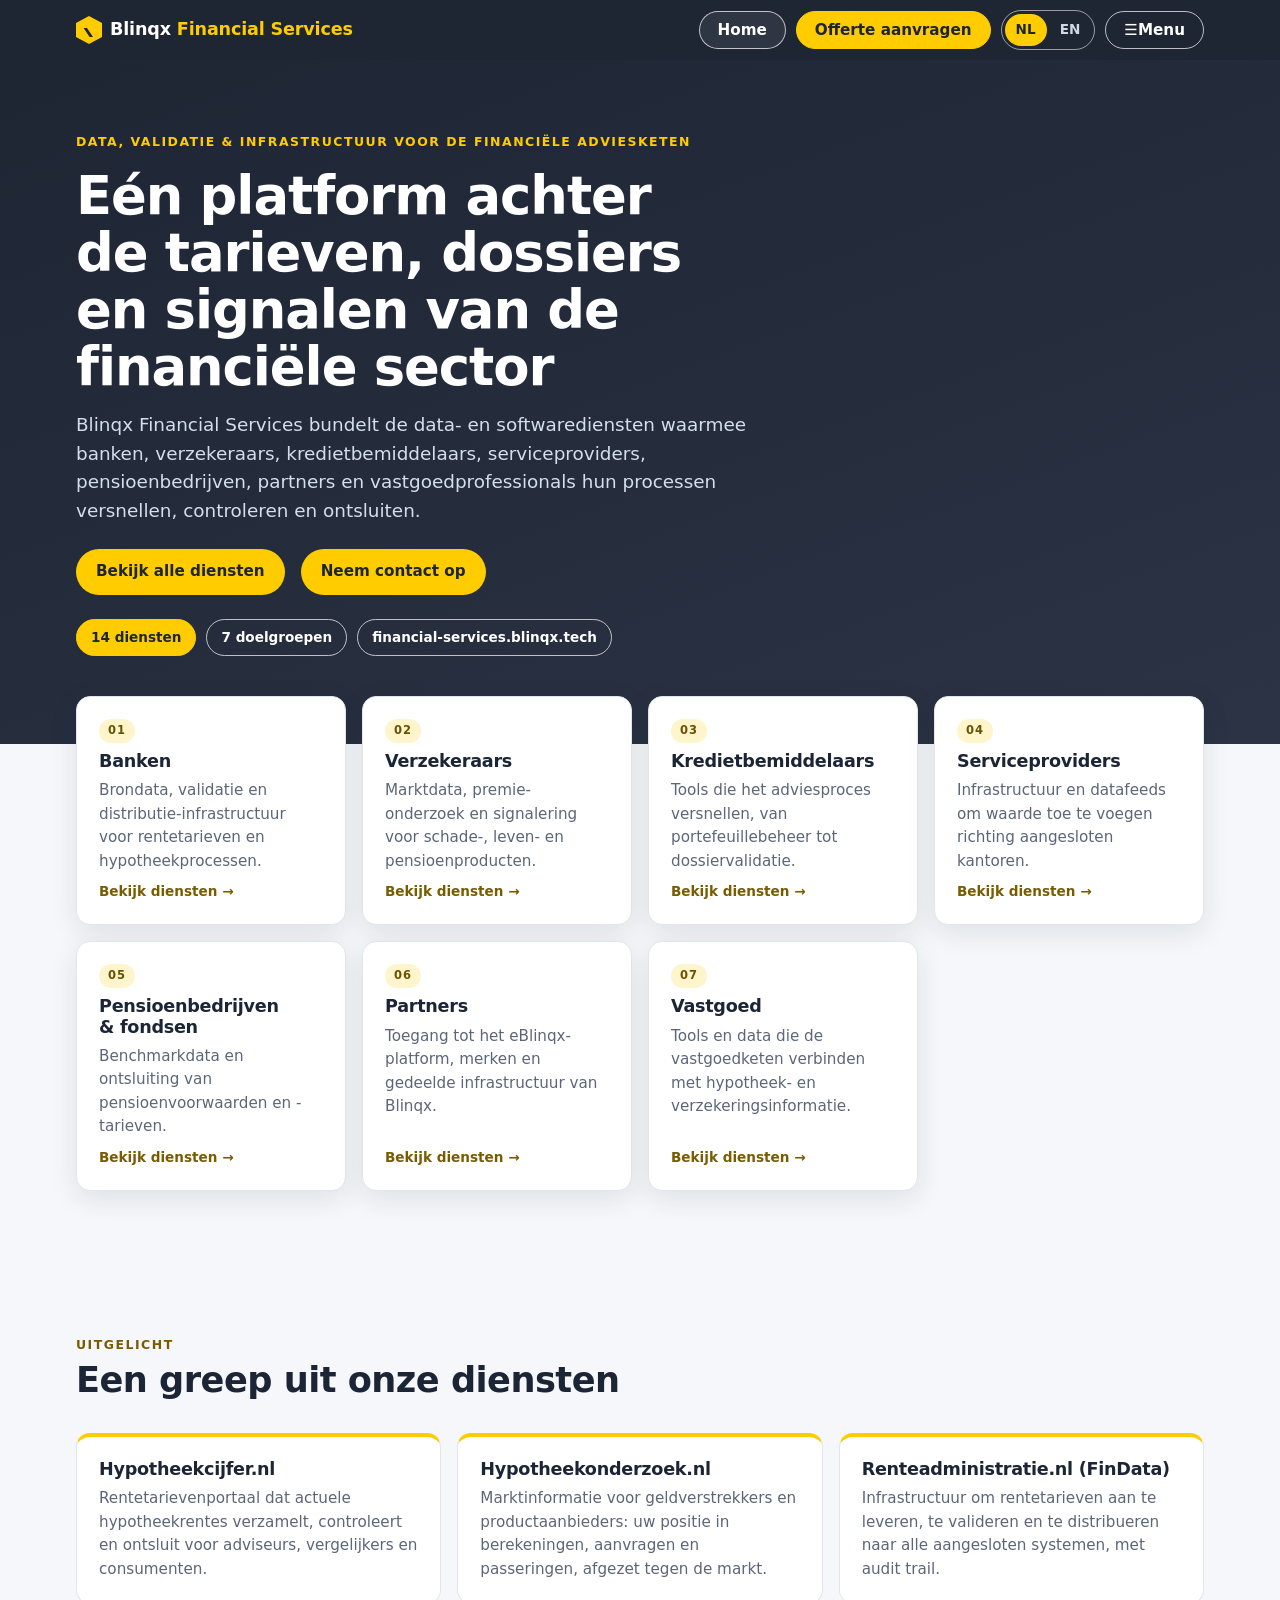
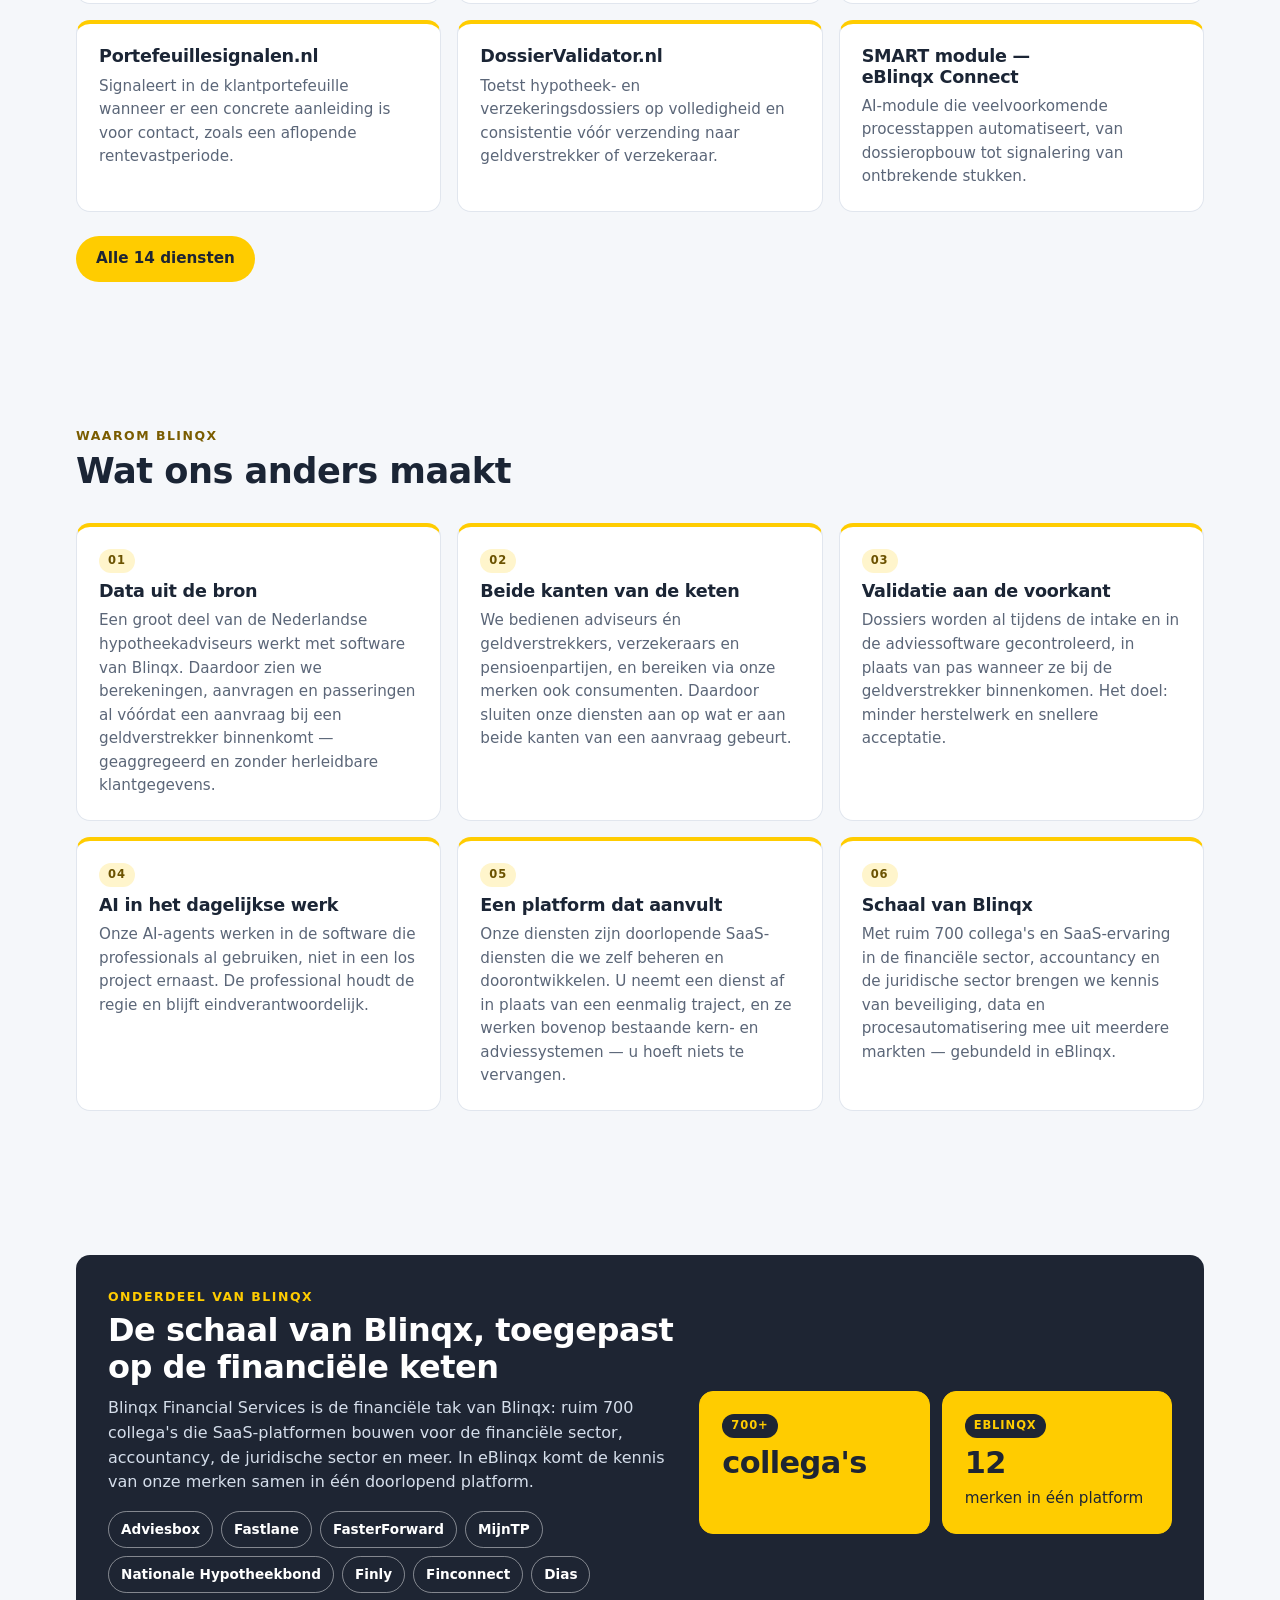
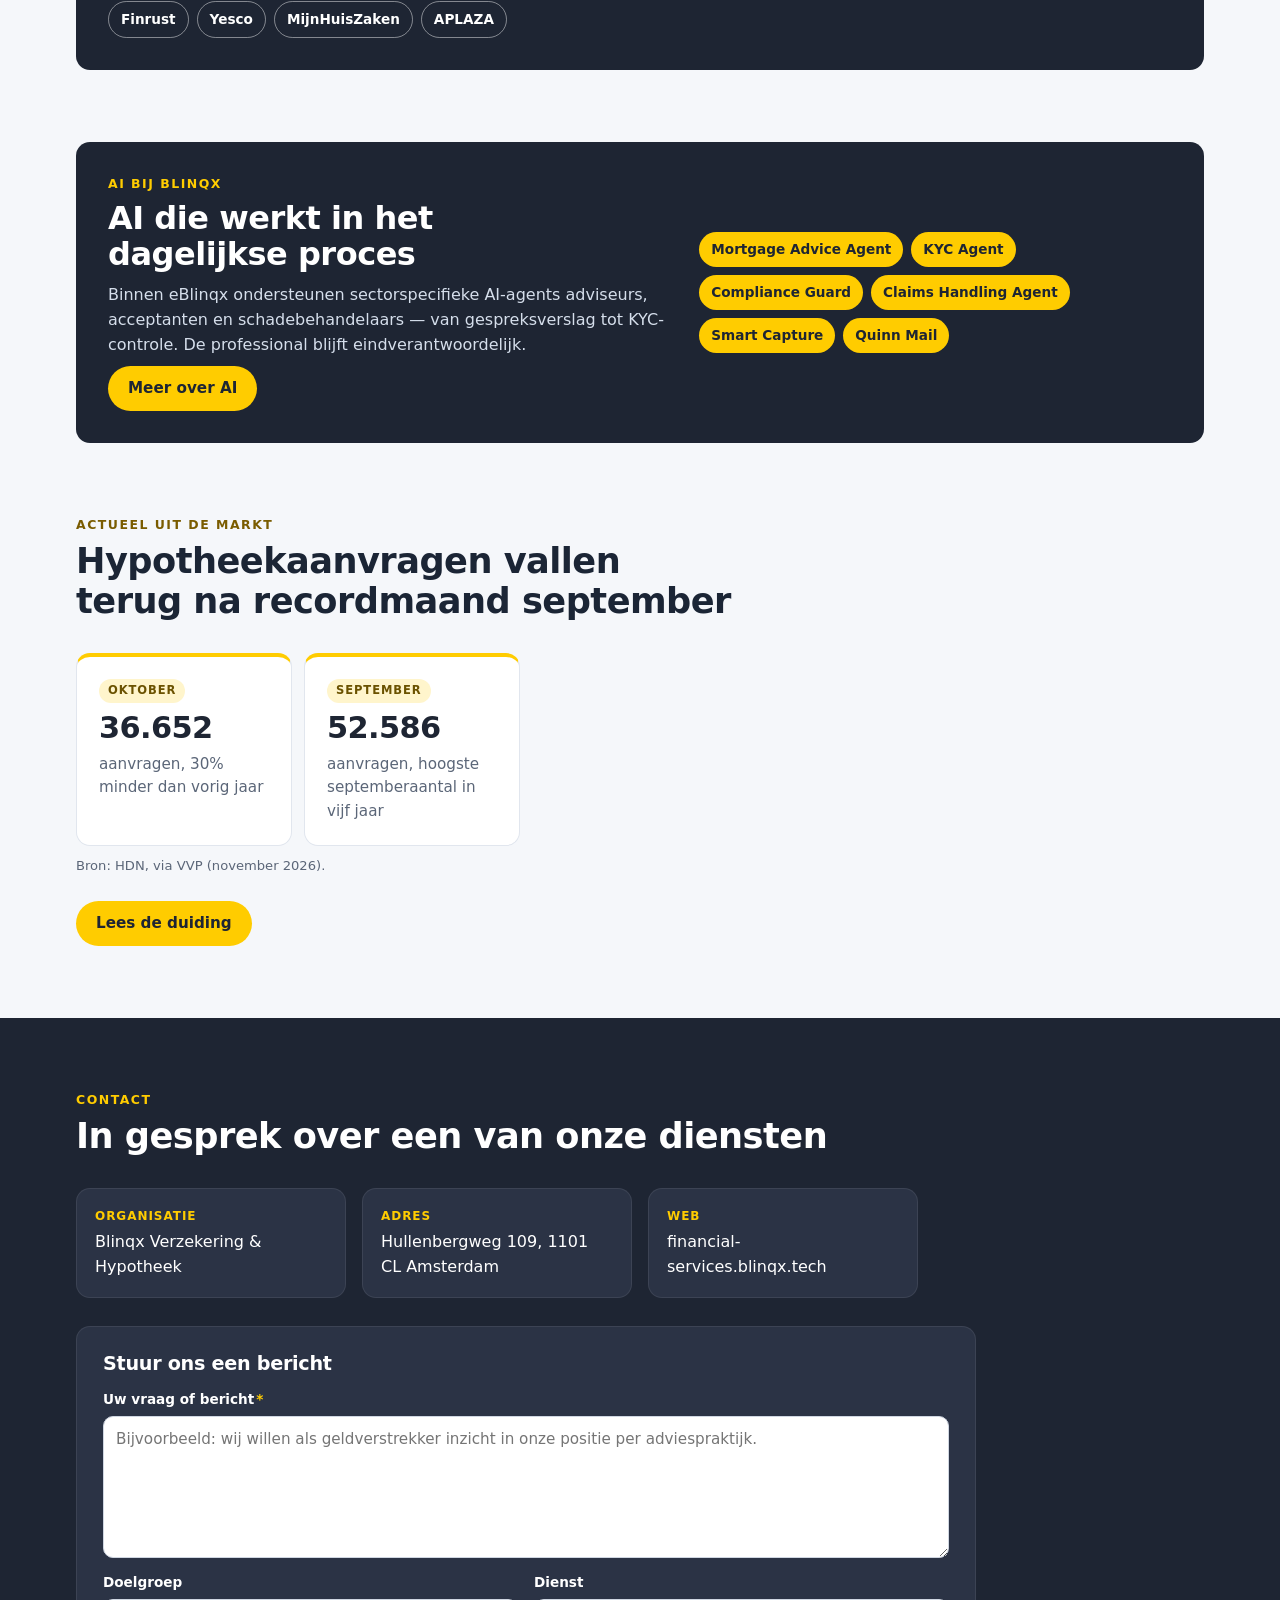
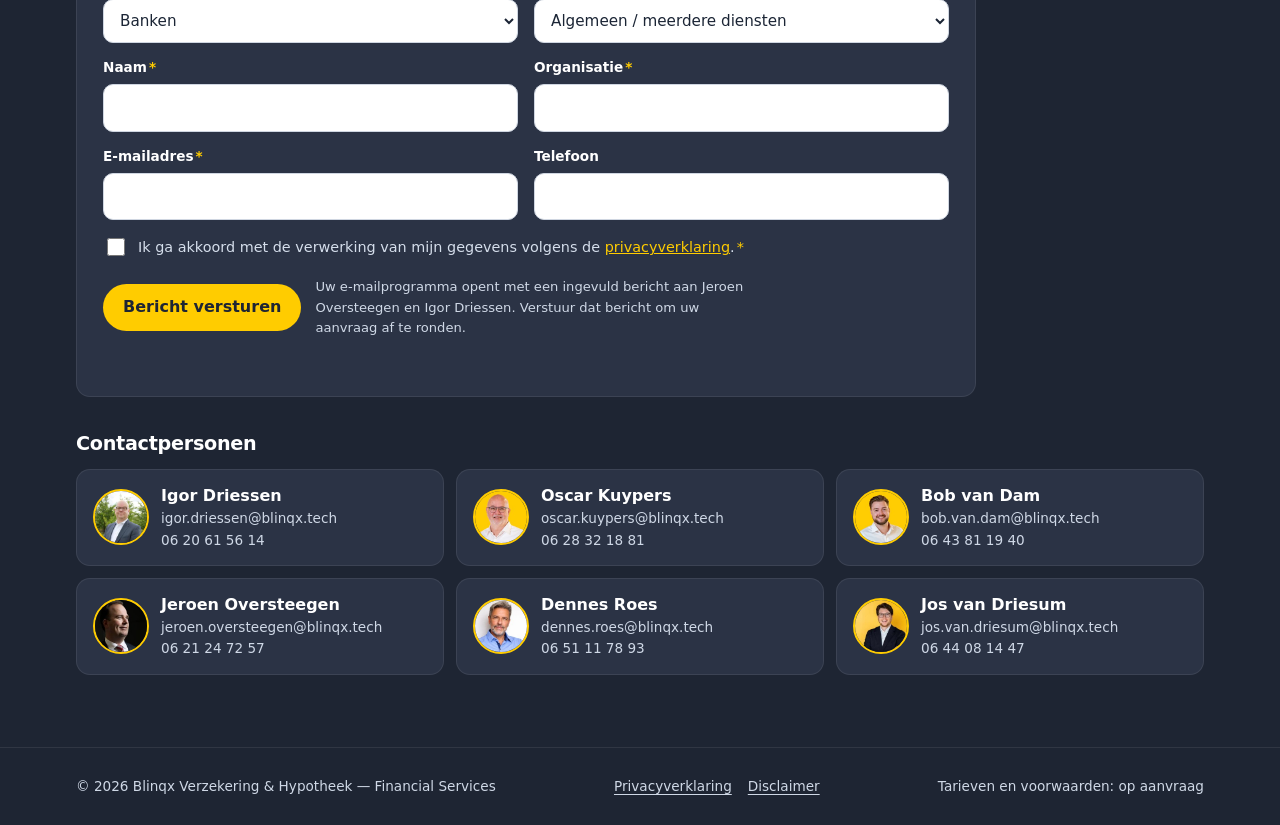
==== commit f6b206f8: "Restore brand list on home page; spell Finconnect Co-Authored-By: Claude Opus 5.5 <noreply@anthropic" ====
--- a/index.html
+++ b/index.html
@@ -199,6 +199,7 @@
           <h2 data-lang-content="en">The scale of Blinqx, applied to the financial chain</h2>
           <p data-lang-content="nl">Blinqx Financial Services is de financiële tak van Blinqx: ruim 700 collega's die SaaS-platformen bouwen voor de financiële sector, accountancy, de juridische sector en meer. In eBlinqx komt de kennis van onze merken samen in één doorlopend platform.</p>
           <p data-lang-content="en">Blinqx Financial Services is the financial arm of Blinqx: more than 700 colleagues building SaaS platforms for financial services, accountancy, the legal sector and more. In eBlinqx, the knowledge of our brands comes together in one continuous platform.</p>
+          <div class="chip-list brands" aria-label="Merken / Brands"><span>Adviesbox</span><span>Fastlane</span><span>FasterForward</span><span>MijnTP</span><span>Nationale Hypotheekbond</span><span>Finly</span><span>Finconnect</span><span>Dias</span><span>Finrust</span><span>Yesco</span><span>MijnHuisZaken</span><span>APLAZA</span></div>
         </div>
         <div class="kpi-row">
           <div class="segment-card"><span class="num">700+</span><p class="big" data-lang-content="nl">collega's</p><p class="big" data-lang-content="en">colleagues</p></div>
--- a/assets/site.css
+++ b/assets/site.css
@@ -150,6 +150,8 @@
 .navy-block .eyebrow{color:var(--yellow)}
 .navy-block h2{font-size:clamp(1.4rem,3vw,2rem);margin:6px 0 10px}
 .chip-list{display:flex;flex-wrap:wrap;gap:8px}
+.chip-list.brands{margin-top:16px}
+.chip-list.brands span{background:transparent;color:#fff;border:1.5px solid rgba(255,255,255,.45);font-weight:600}
 .chip-list span{background:var(--yellow);color:var(--navy);font-weight:700;font-size:.85rem;padding:7px 12px;border-radius:999px}
 .kpi-row{display:grid;grid-template-columns:repeat(auto-fill,minmax(200px,1fr));gap:12px}
 .kpi-row .segment-card{background:var(--yellow);border-color:var(--yellow);color:var(--navy)}
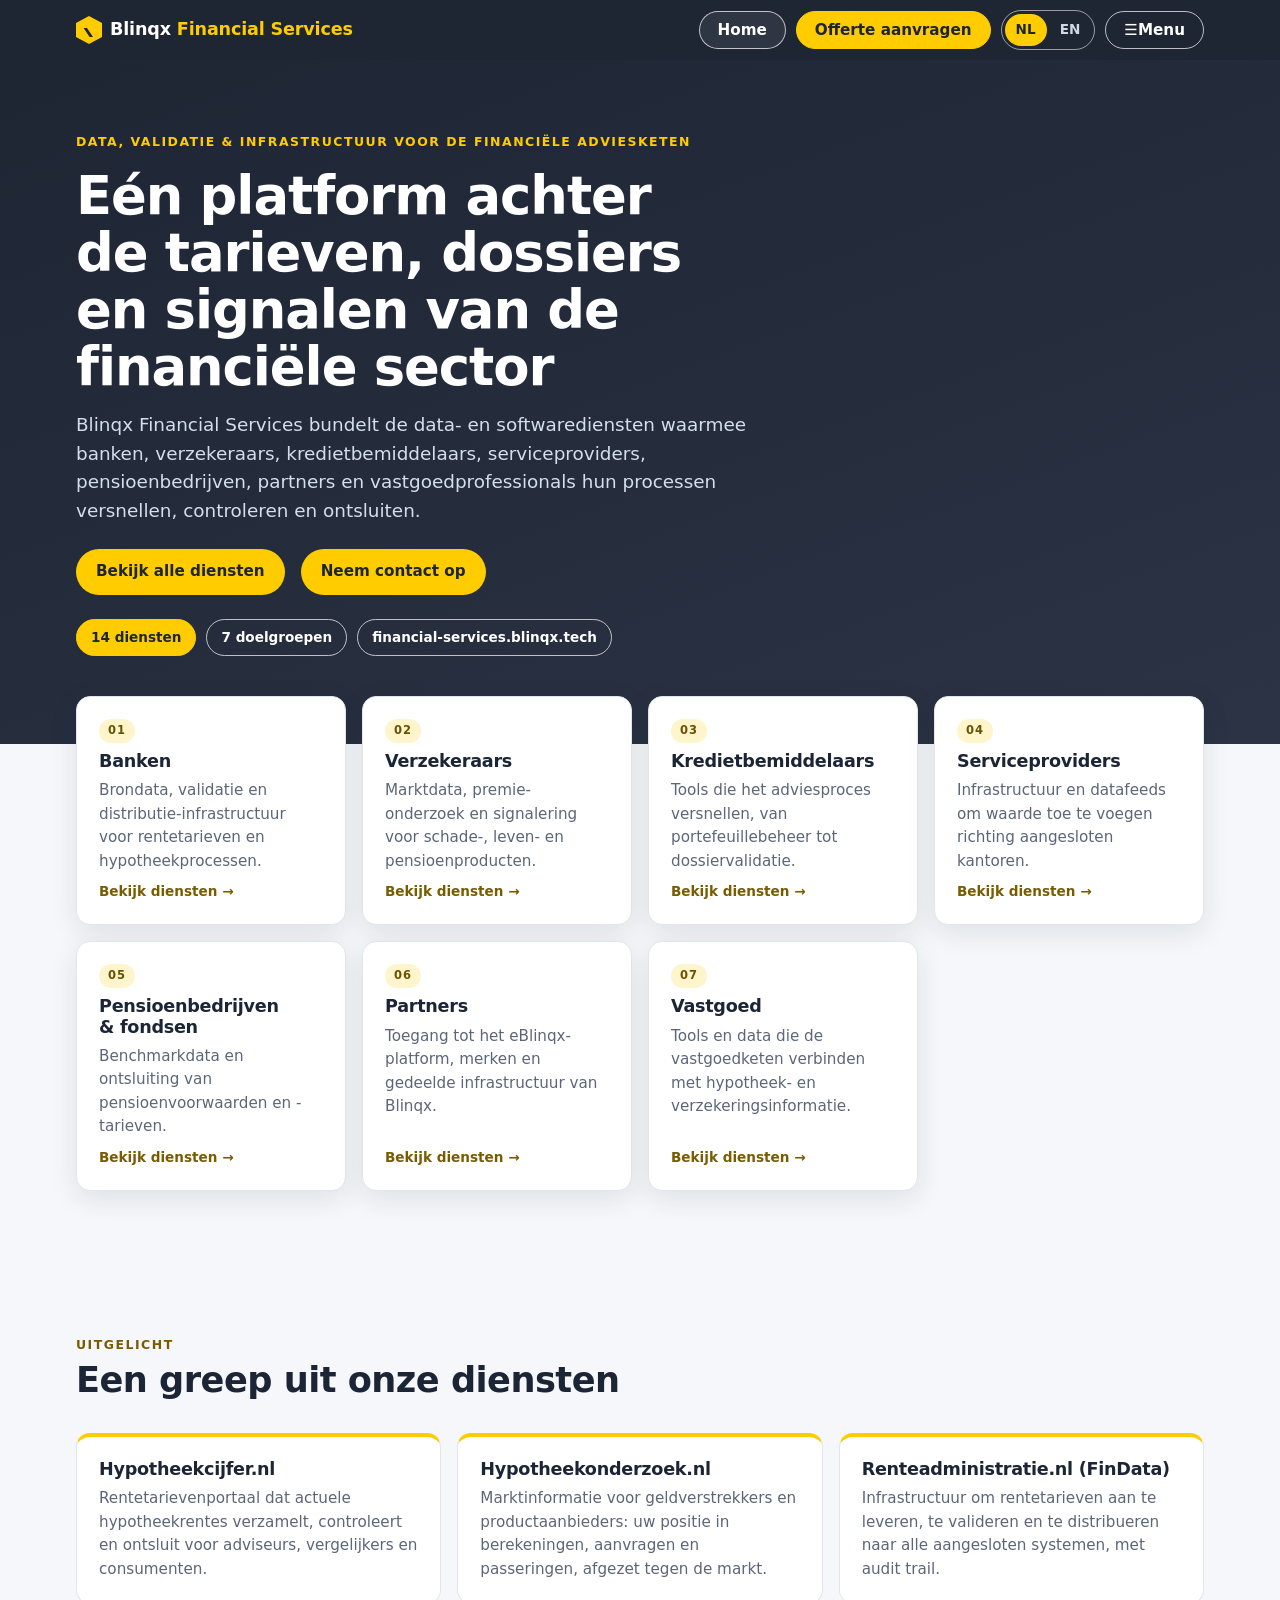
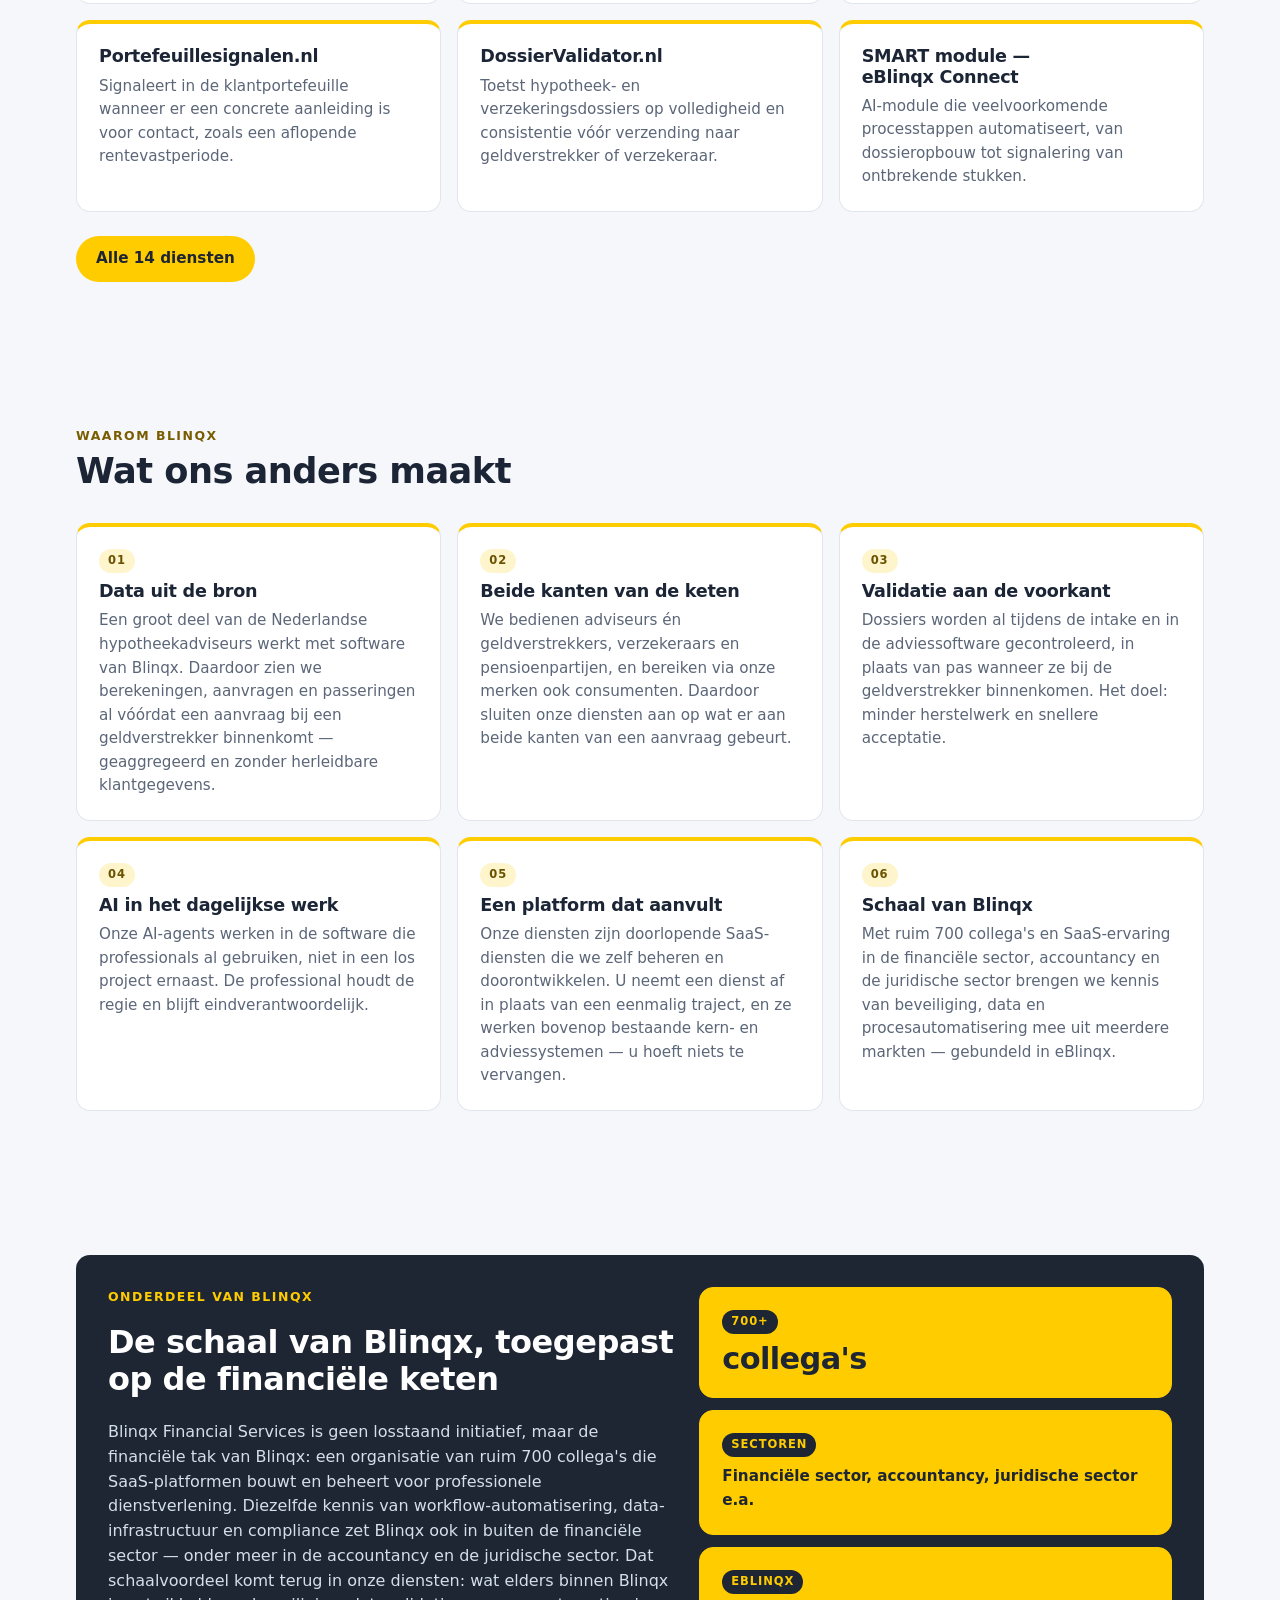
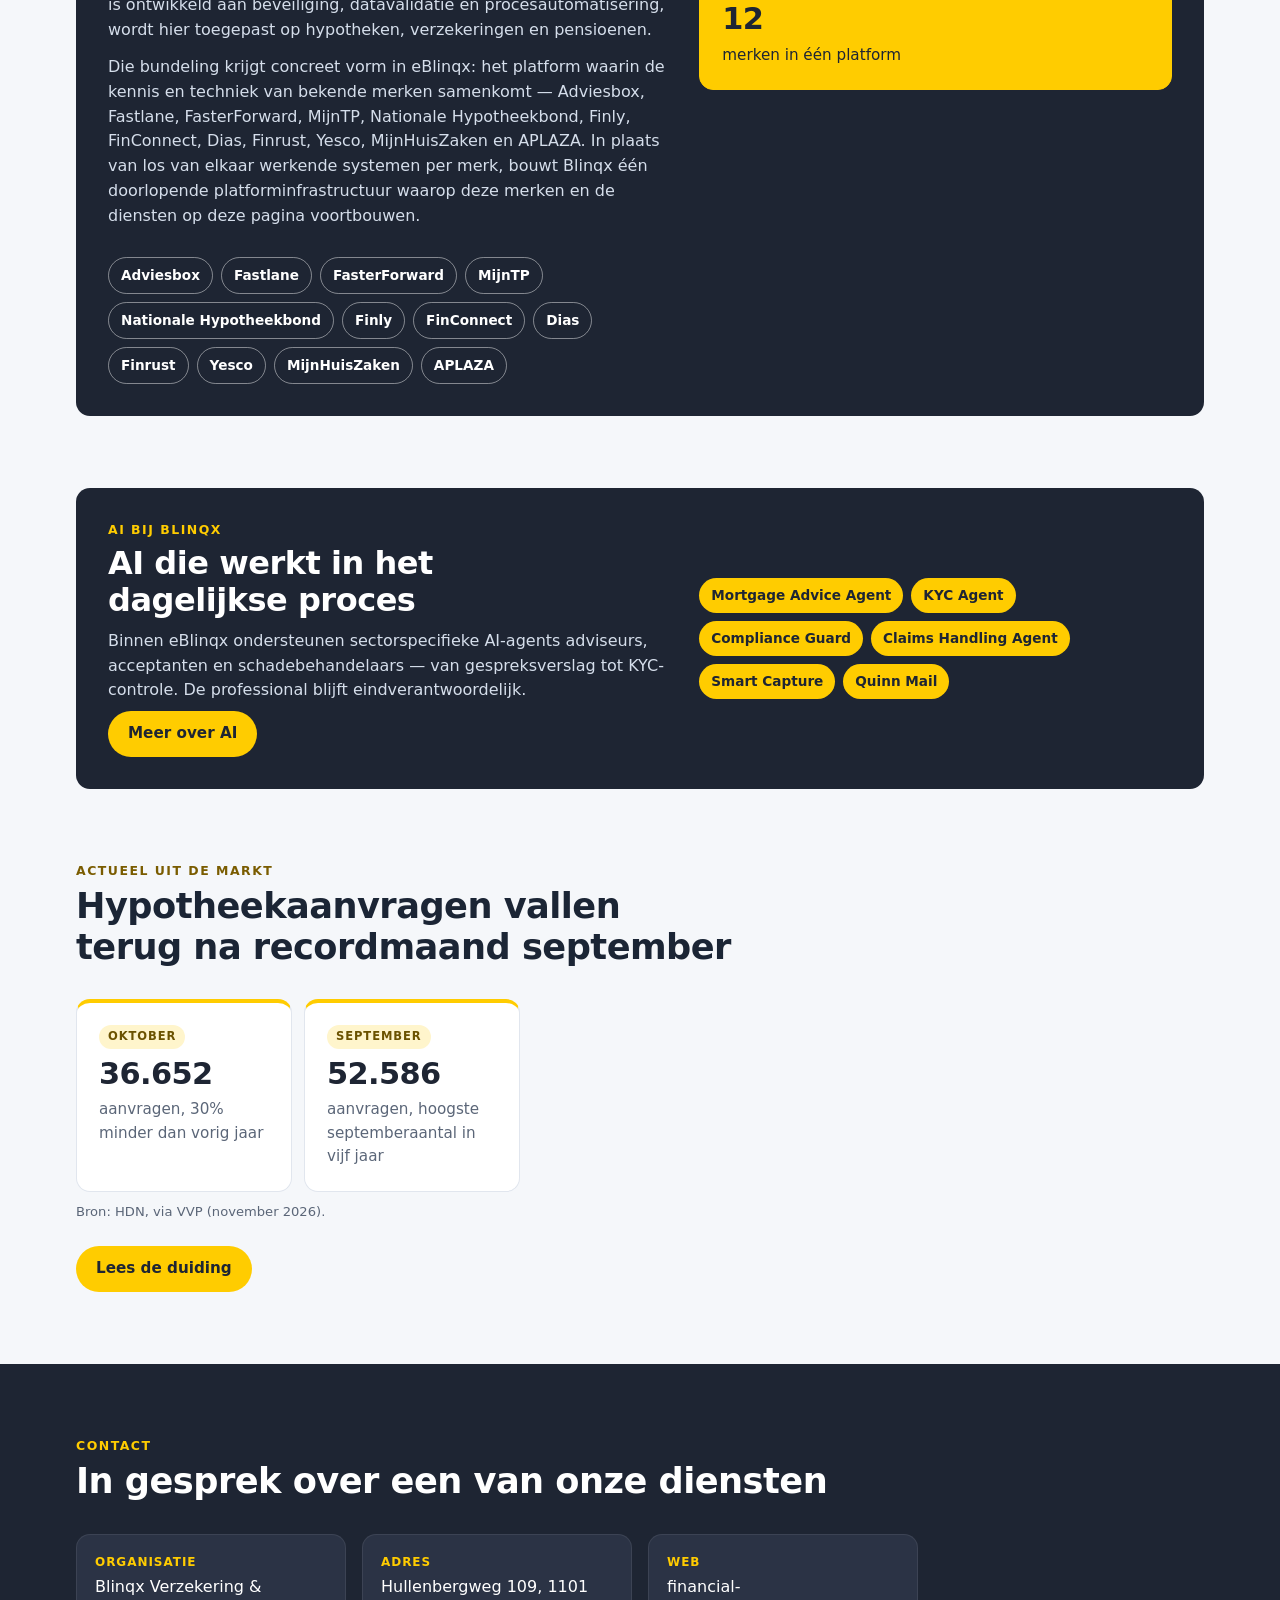
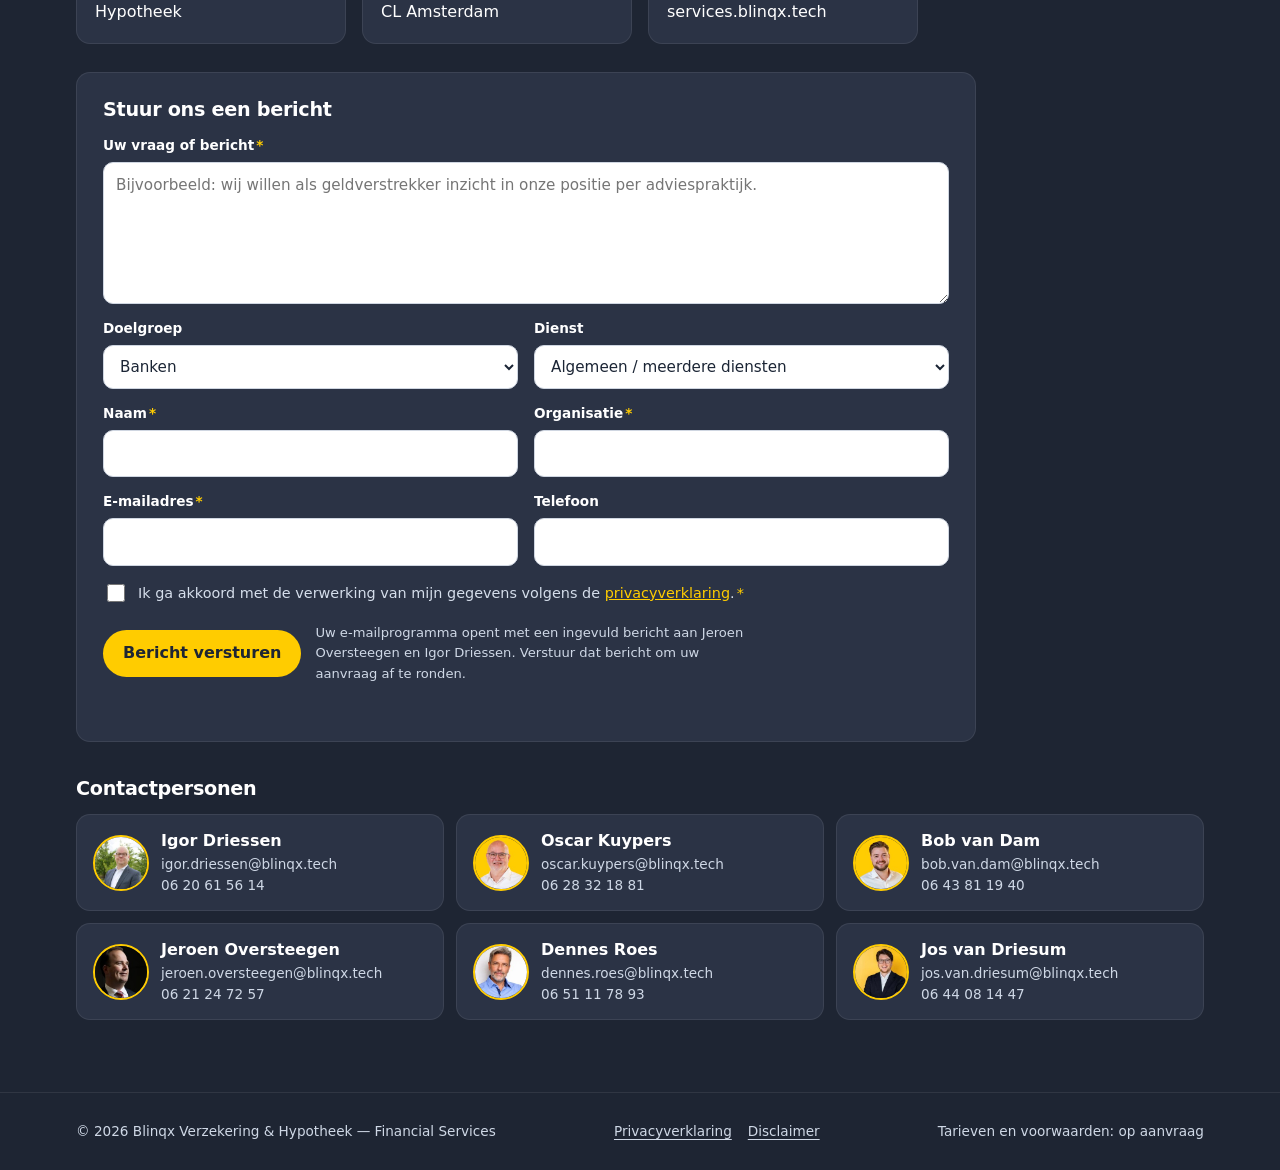
==== commit 19fb952e: "Restore full 'Onderdeel van Blinqx' text and sectors card; spell FinConnect Co-Authored-By: Claude O" ====
--- a/index.html
+++ b/index.html
@@ -197,12 +197,15 @@
           <p class="eyebrow" data-lang-content="en">Part of Blinqx</p>
           <h2 data-lang-content="nl">De schaal van Blinqx, toegepast op de financiële keten</h2>
           <h2 data-lang-content="en">The scale of Blinqx, applied to the financial chain</h2>
-          <p data-lang-content="nl">Blinqx Financial Services is de financiële tak van Blinqx: ruim 700 collega's die SaaS-platformen bouwen voor de financiële sector, accountancy, de juridische sector en meer. In eBlinqx komt de kennis van onze merken samen in één doorlopend platform.</p>
-          <p data-lang-content="en">Blinqx Financial Services is the financial arm of Blinqx: more than 700 colleagues building SaaS platforms for financial services, accountancy, the legal sector and more. In eBlinqx, the knowledge of our brands comes together in one continuous platform.</p>
-          <div class="chip-list brands" aria-label="Merken / Brands"><span>Adviesbox</span><span>Fastlane</span><span>FasterForward</span><span>MijnTP</span><span>Nationale Hypotheekbond</span><span>Finly</span><span>Finconnect</span><span>Dias</span><span>Finrust</span><span>Yesco</span><span>MijnHuisZaken</span><span>APLAZA</span></div>
+          <p data-lang-content="nl">Blinqx Financial Services is geen losstaand initiatief, maar de financiële tak van Blinqx: een organisatie van ruim 700 collega's die SaaS-platformen bouwt en beheert voor professionele dienstverlening. Diezelfde kennis van workflow-automatisering, data-infrastructuur en compliance zet Blinqx ook in buiten de financiële sector — onder meer in de accountancy en de juridische sector. Dat schaalvoordeel komt terug in onze diensten: wat elders binnen Blinqx is ontwikkeld aan beveiliging, datavalidatie en procesautomatisering, wordt hier toegepast op hypotheken, verzekeringen en pensioenen.</p>
+          <p data-lang-content="nl">Die bundeling krijgt concreet vorm in eBlinqx: het platform waarin de kennis en techniek van bekende merken samenkomt — Adviesbox, Fastlane, FasterForward, MijnTP, Nationale Hypotheekbond, Finly, FinConnect, Dias, Finrust, Yesco, MijnHuisZaken en APLAZA. In plaats van los van elkaar werkende systemen per merk, bouwt Blinqx één doorlopende platforminfrastructuur waarop deze merken en de diensten op deze pagina voortbouwen.</p>
+          <p data-lang-content="en">Blinqx Financial Services is not a standalone initiative but the financial arm of Blinqx: an organisation of more than 700 colleagues that builds and runs SaaS platforms for professional services. Blinqx applies that same expertise in workflow automation, data infrastructure and compliance outside the financial sector too — including in accountancy and the legal sector. That scale advantage carries through into our services: security, data validation and process automation built elsewhere within Blinqx is applied here to mortgages, insurance and pensions.</p>
+          <p data-lang-content="en">That bundling takes concrete shape in eBlinqx: the platform in which the knowledge and technology of well-known brands come together — Adviesbox, Fastlane, FasterForward, MijnTP, Nationale Hypotheekbond, Finly, FinConnect, Dias, Finrust, Yesco, MijnHuisZaken and APLAZA. Rather than systems that operate separately per brand, Blinqx builds one continuous platform infrastructure that these brands, and the services on this page, build on.</p>
+          <div class="chip-list brands" aria-label="Merken / Brands"><span>Adviesbox</span><span>Fastlane</span><span>FasterForward</span><span>MijnTP</span><span>Nationale Hypotheekbond</span><span>Finly</span><span>FinConnect</span><span>Dias</span><span>Finrust</span><span>Yesco</span><span>MijnHuisZaken</span><span>APLAZA</span></div>
         </div>
         <div class="kpi-row">
           <div class="segment-card"><span class="num">700+</span><p class="big" data-lang-content="nl">collega's</p><p class="big" data-lang-content="en">colleagues</p></div>
+          <div class="segment-card"><span class="num" data-lang-content="nl">Sectoren</span><span class="num" data-lang-content="en">Sectors</span><p data-lang-content="nl"><strong>Financiële sector, accountancy, juridische sector e.a.</strong></p><p data-lang-content="en"><strong>Financial services, accountancy, legal sector &amp; more</strong></p></div>
           <div class="segment-card"><span class="num">eBlinqx</span><p class="big">12</p><p data-lang-content="nl">merken in één platform</p><p data-lang-content="en">brands in one platform</p></div>
         </div>
       </div>
--- a/assets/site.css
+++ b/assets/site.css
@@ -147,6 +147,9 @@
 .section-foot{margin-top:24px}
 .navy-block{position:relative;background:var(--navy);color:#fff;border-radius:var(--r);padding:32px;display:grid;gap:24px;grid-template-columns:1.2fr 1fr;align-items:center}
 .navy-block p{color:#d5deeb}
+#blinqx .navy-block > div:first-child{display:flex;flex-direction:column;gap:12px}
+#blinqx .navy-block{align-items:start}
+#blinqx .kpi-row{grid-template-columns:1fr}
 .navy-block .eyebrow{color:var(--yellow)}
 .navy-block h2{font-size:clamp(1.4rem,3vw,2rem);margin:6px 0 10px}
 .chip-list{display:flex;flex-wrap:wrap;gap:8px}
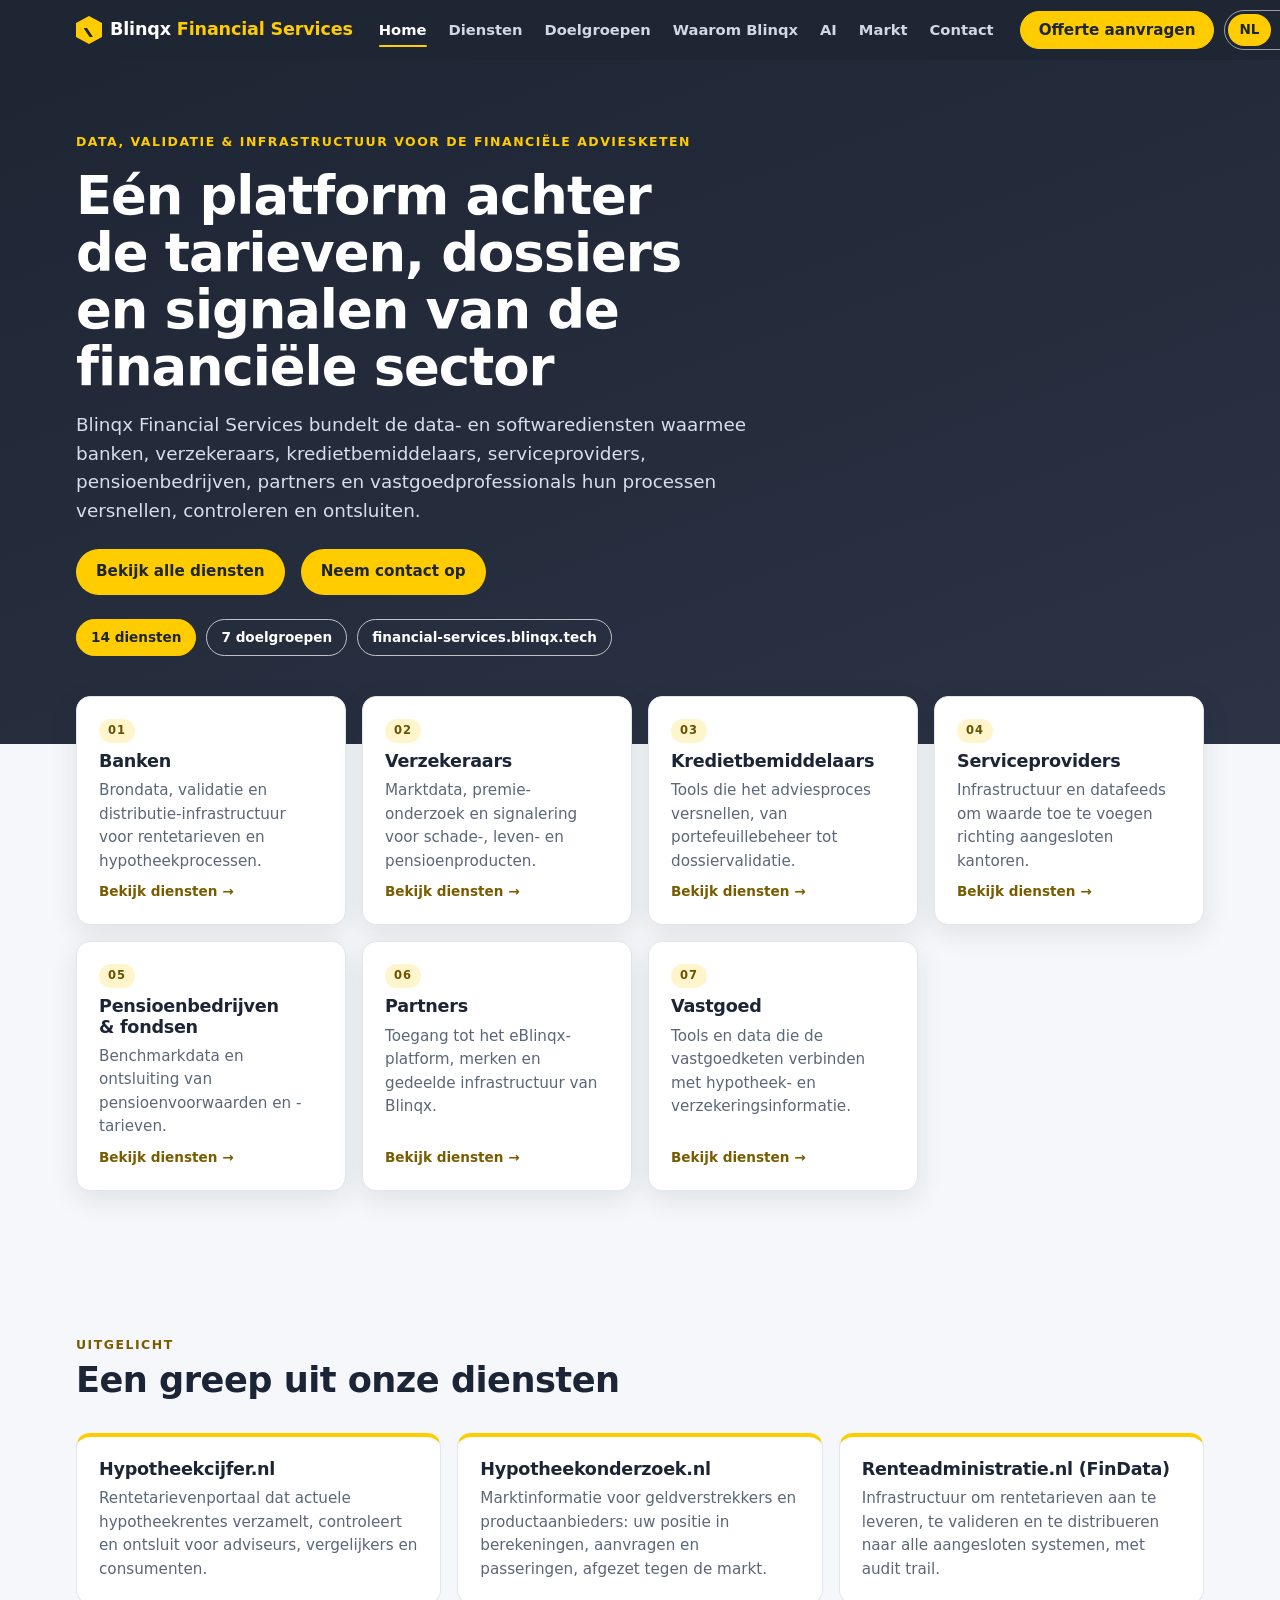
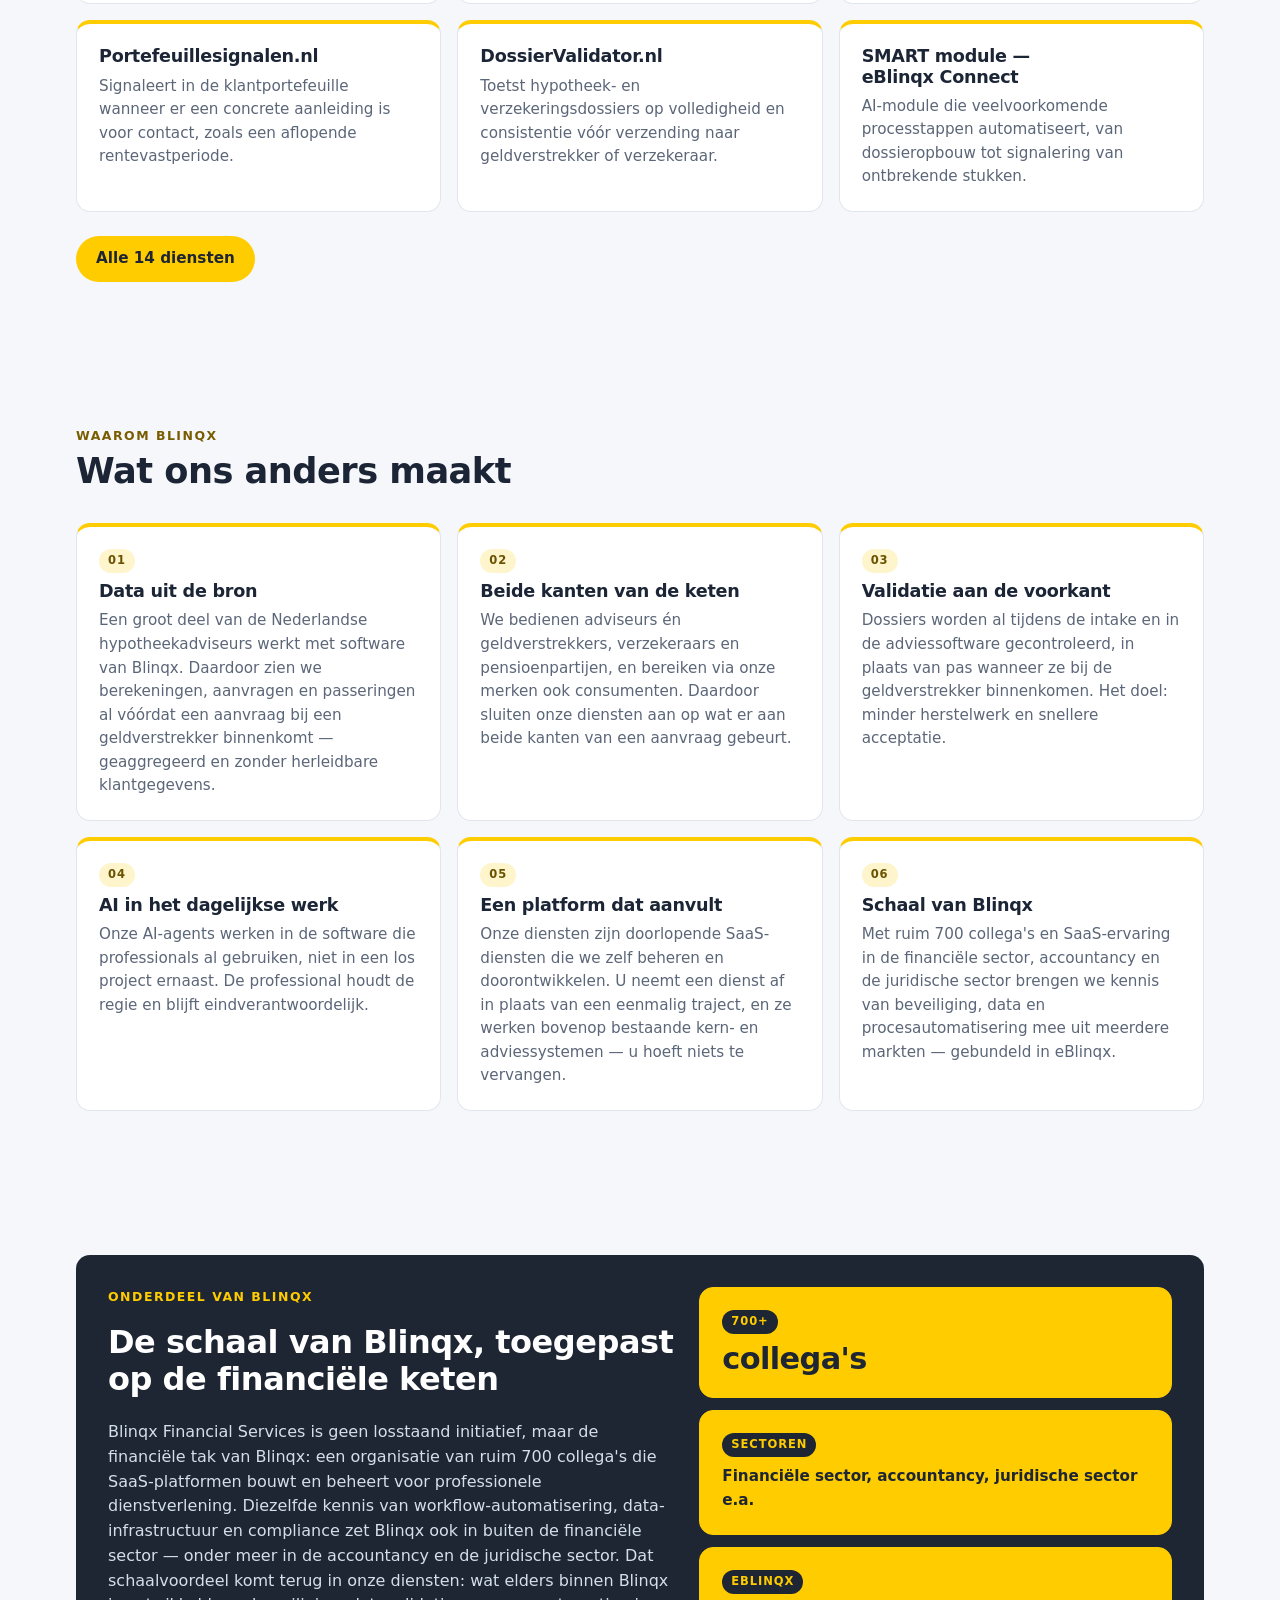
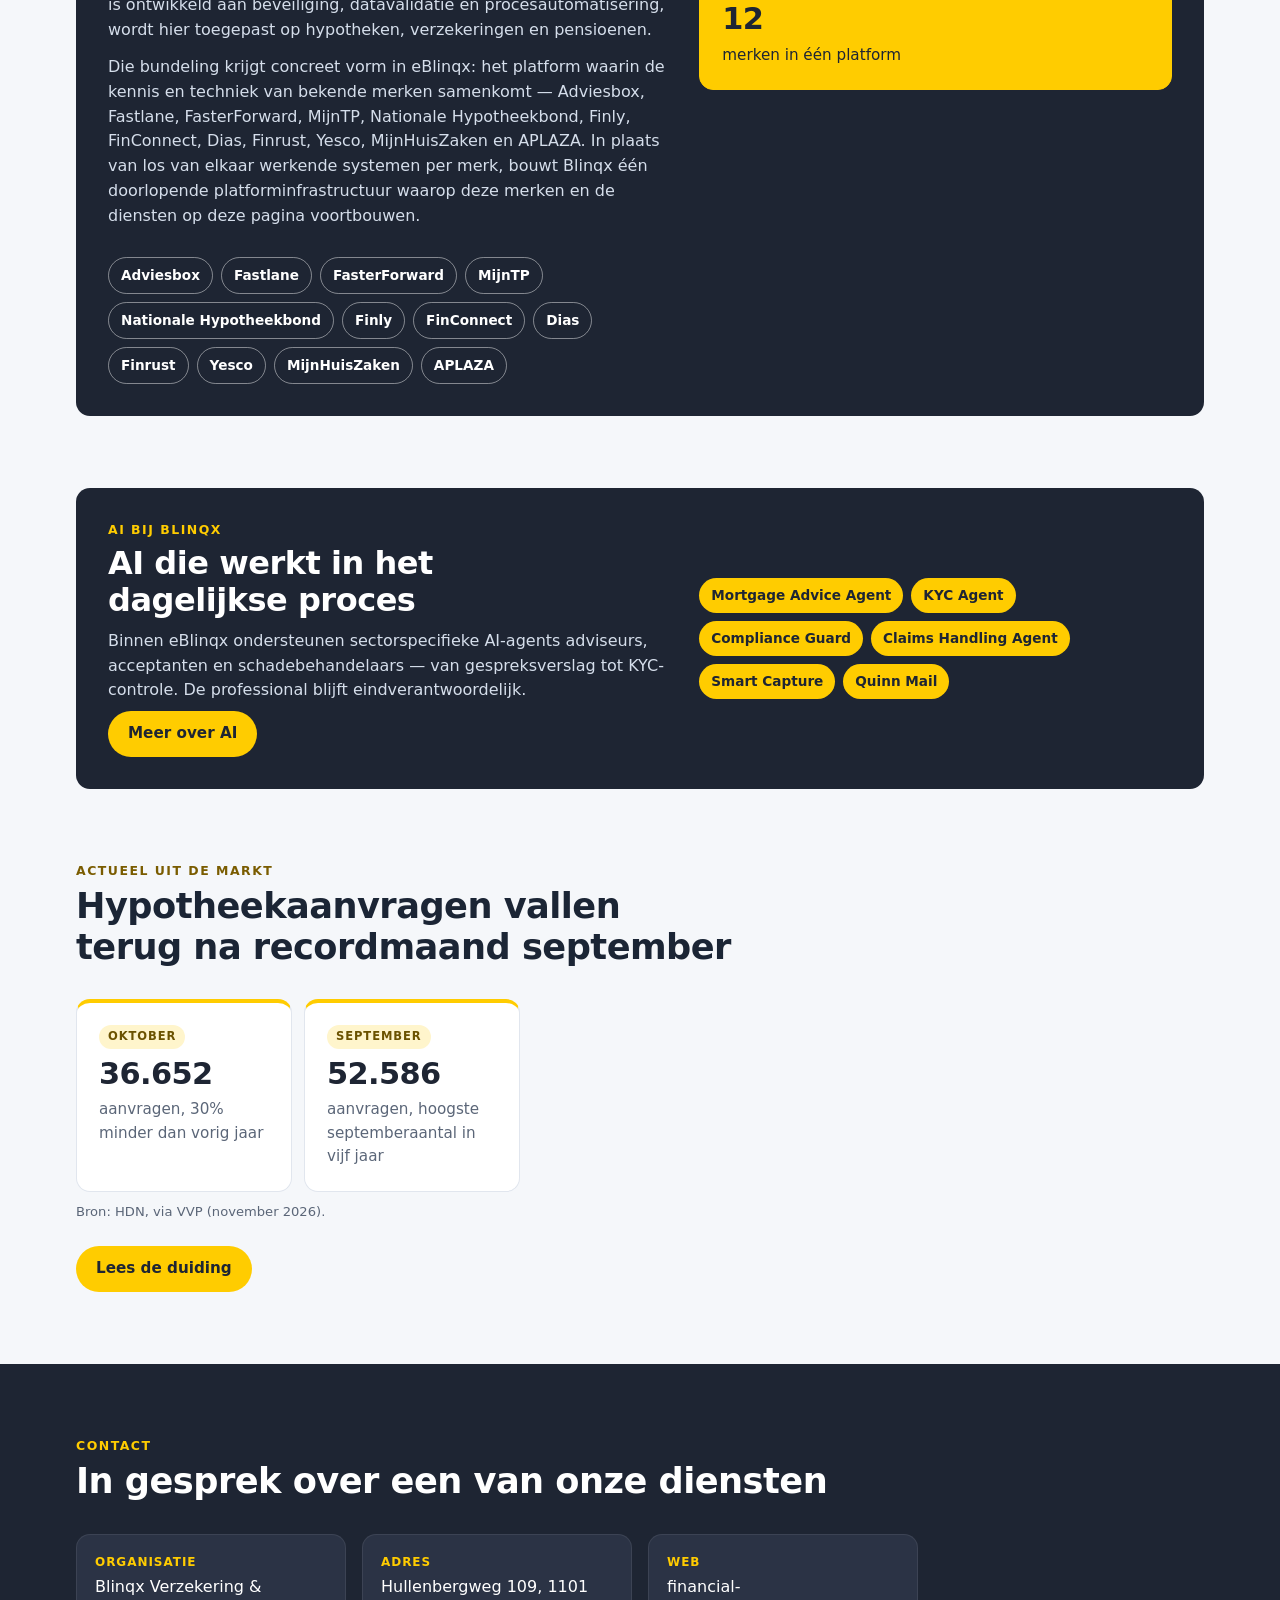
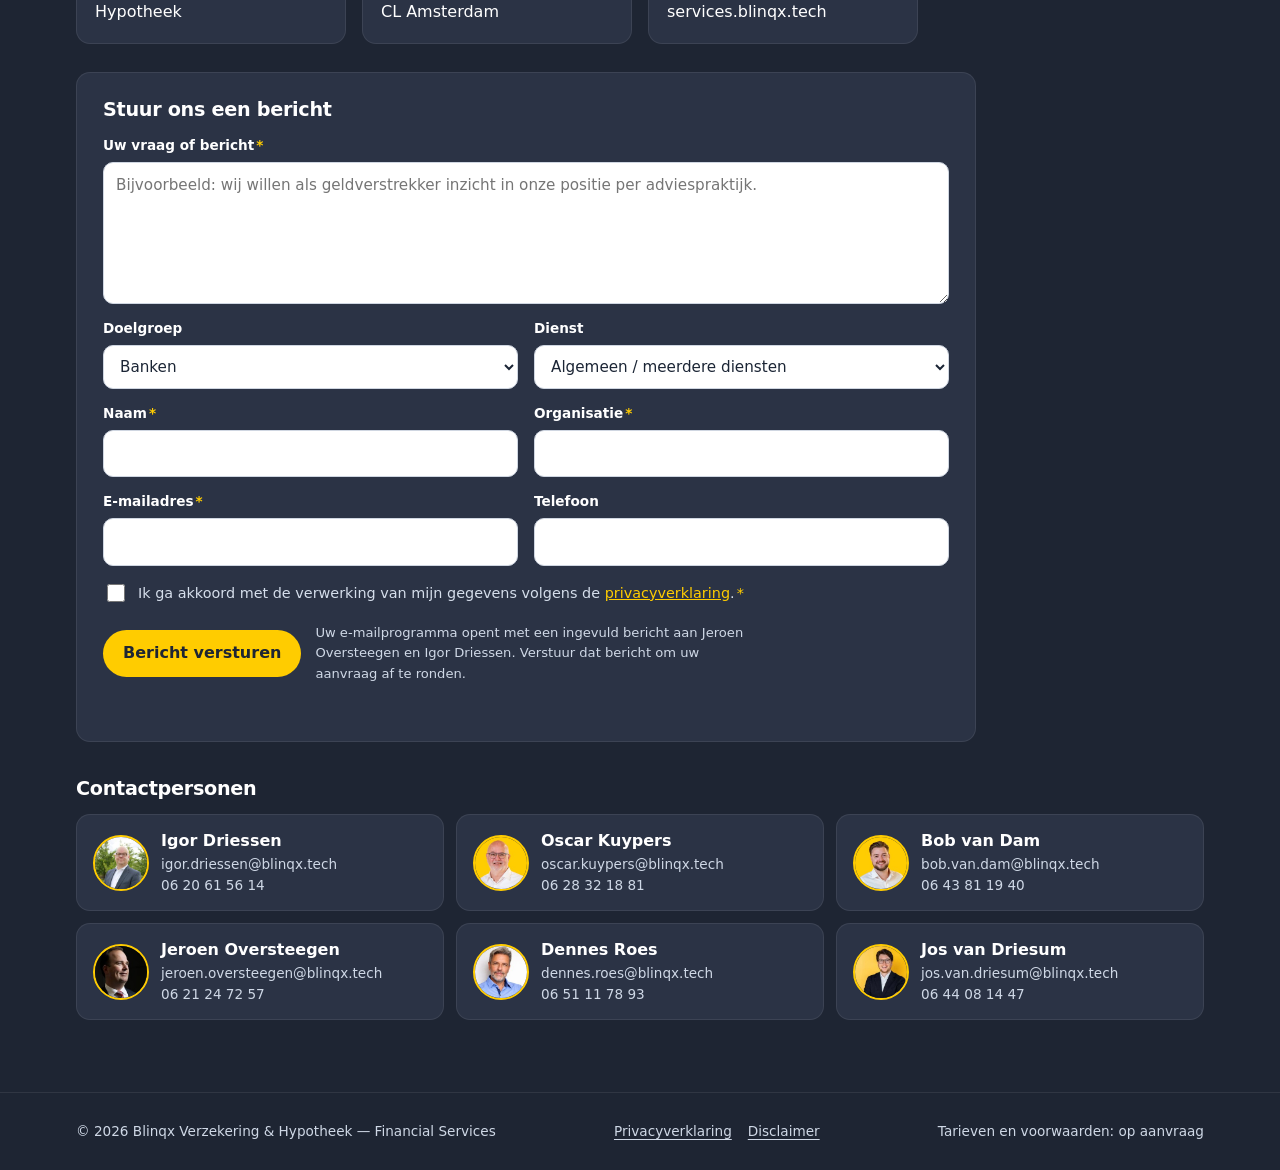
==== commit c5942e5a: "Show navigation links in header on wide screens; menu button below 1240px Co-Authored-By: Claude Opu" ====
--- a/index.html
+++ b/index.html
@@ -13,8 +13,8 @@
   <div class="wrap header-inner">
     <a class="logo" data-nav href="index.html" aria-label="Blinqx Financial Services – home"><svg width="26" height="28" viewBox="0 0 26 28" aria-hidden="true"><path d="M13 0l13 7v14l-13 7L0 21V7z" fill="#ffcc00"/><path d="M11 12l6 9h-3.4l-6-9z" fill="#1e2533"/></svg><span>Blinqx <span class="sub">Financial Services</span></span></a>
     <nav class="topnav" aria-label="Hoofdmenu">
-      <a class="hbtn ghost home" data-nav data-key="home" href="index.html">Home</a>
-      <a class="hbtn yellow" data-nav href="index.html#contactform"><span data-lang-content="nl">Offerte<span class="long"> aanvragen</span></span><span data-lang-content="en"><span class="long">Request a </span>Quote</span></a>
+      <div class="hnav"><a data-nav data-key="home" href="index.html"><span data-lang-content="nl">Home</span><span data-lang-content="en">Home</span></a><a data-nav data-key="diensten" href="diensten.html"><span data-lang-content="nl">Diensten</span><span data-lang-content="en">Services</span></a><a data-nav data-key="doelgroepen" href="index.html#doelgroepen"><span data-lang-content="nl">Doelgroepen</span><span data-lang-content="en">Segments</span></a><a data-nav data-key="waarom" href="index.html#waarom"><span data-lang-content="nl">Waarom Blinqx</span><span data-lang-content="en">Why Blinqx</span></a><a data-nav data-key="ai" href="diensten.html#ai"><span data-lang-content="nl">AI</span><span data-lang-content="en">AI</span></a><a data-nav data-key="markt" href="diensten.html#markt"><span data-lang-content="nl">Markt</span><span data-lang-content="en">Market</span></a><a data-nav data-key="contact" href="index.html#contact"><span data-lang-content="nl">Contact</span><span data-lang-content="en">Contact</span></a></div>
+      <a class="hbtn yellow" data-nav href="index.html#contactform"><span data-lang-content="nl">Offerte<span class="long"> aanvragen</span></span><span data-lang-content="en"><span class="long">Request a quote</span><span class="short">Quote</span></span></a>
       <div class="langbtn" role="group" aria-label="Taal / Language">
         <button type="button" id="btn-nl" aria-pressed="true" onclick="setLang('nl')">NL</button>
         <button type="button" id="btn-en" aria-pressed="false" onclick="setLang('en')">EN</button>
--- a/assets/site.css
+++ b/assets/site.css
@@ -214,10 +214,10 @@
 .mlinks{display:flex;flex-direction:column}
 .mlinks a{color:#e6ecf5;text-decoration:none;padding:14px 4px;border-bottom:1px solid rgba(255,255,255,.08);font-size:1rem}
 .mlinks a:hover,.mlinks a[aria-current="page"]{color:var(--yellow)}
-@media (max-width:760px){.hbtn.home{display:none}}
 @media (max-width:640px){.topnav{gap:6px}.hbtn{padding:8px 12px;font-size:.85rem}.langbtn button{padding:5px 8px}.logo > span{display:flex;flex-direction:column;line-height:1.05;font-size:.95rem}.logo .sub{font-size:.8rem}.header-inner{gap:8px}}
 @media (max-width:440px){.mtxt{display:none}.menu-btn{padding:8px 11px}}
-@media (max-width:700px){.hbtn .long{display:none}}
+.hbtn .short{display:none}
+@media (max-width:700px){.hbtn .long{display:none}.hbtn .short{display:inline}}
 @media (max-width:372px){.hbtn.yellow{display:none}}
 
 /* positie in de markt: gelaagd schema */
@@ -244,6 +244,15 @@
 html[data-lang="nl"] .lhead strong[data-lang-content="nl"],html[data-lang="en"] .lhead strong[data-lang-content="en"]{display:inline}
 @media (max-width:640px){.stack{padding:52px 12px 12px}.layer{padding:14px}.frame-label{font-size:.72rem;left:12px;max-width:calc(100% - 24px);top:-14px}}
 
+/* navigatie zichtbaar in de header */
+.hnav{display:flex;align-items:center;gap:2px;margin-right:6px}
+.hnav a{color:#cfd8e6;text-decoration:none;font-size:.92rem;font-weight:600;padding:8px 10px;border-radius:8px;white-space:nowrap;position:relative}
+.hnav a:hover{color:#fff;background:rgba(255,255,255,.06)}
+.hnav a[aria-current="page"]{color:#fff}
+.hnav a[aria-current="page"]::after{content:"";position:absolute;left:10px;right:10px;bottom:2px;height:2px;border-radius:2px;background:var(--yellow)}
+@media (min-width:1240px){.menu-btn{display:none}}
+@media (max-width:1239px){.hnav{display:none}}
+
 [data-lang-content]{display:none}
 html[data-lang="nl"] [data-lang-content="nl"],html[data-lang="en"] [data-lang-content="en"]{display:revert}
 html[data-lang="nl"] span[data-lang-content="nl"],html[data-lang="en"] span[data-lang-content="en"]{display:inline}
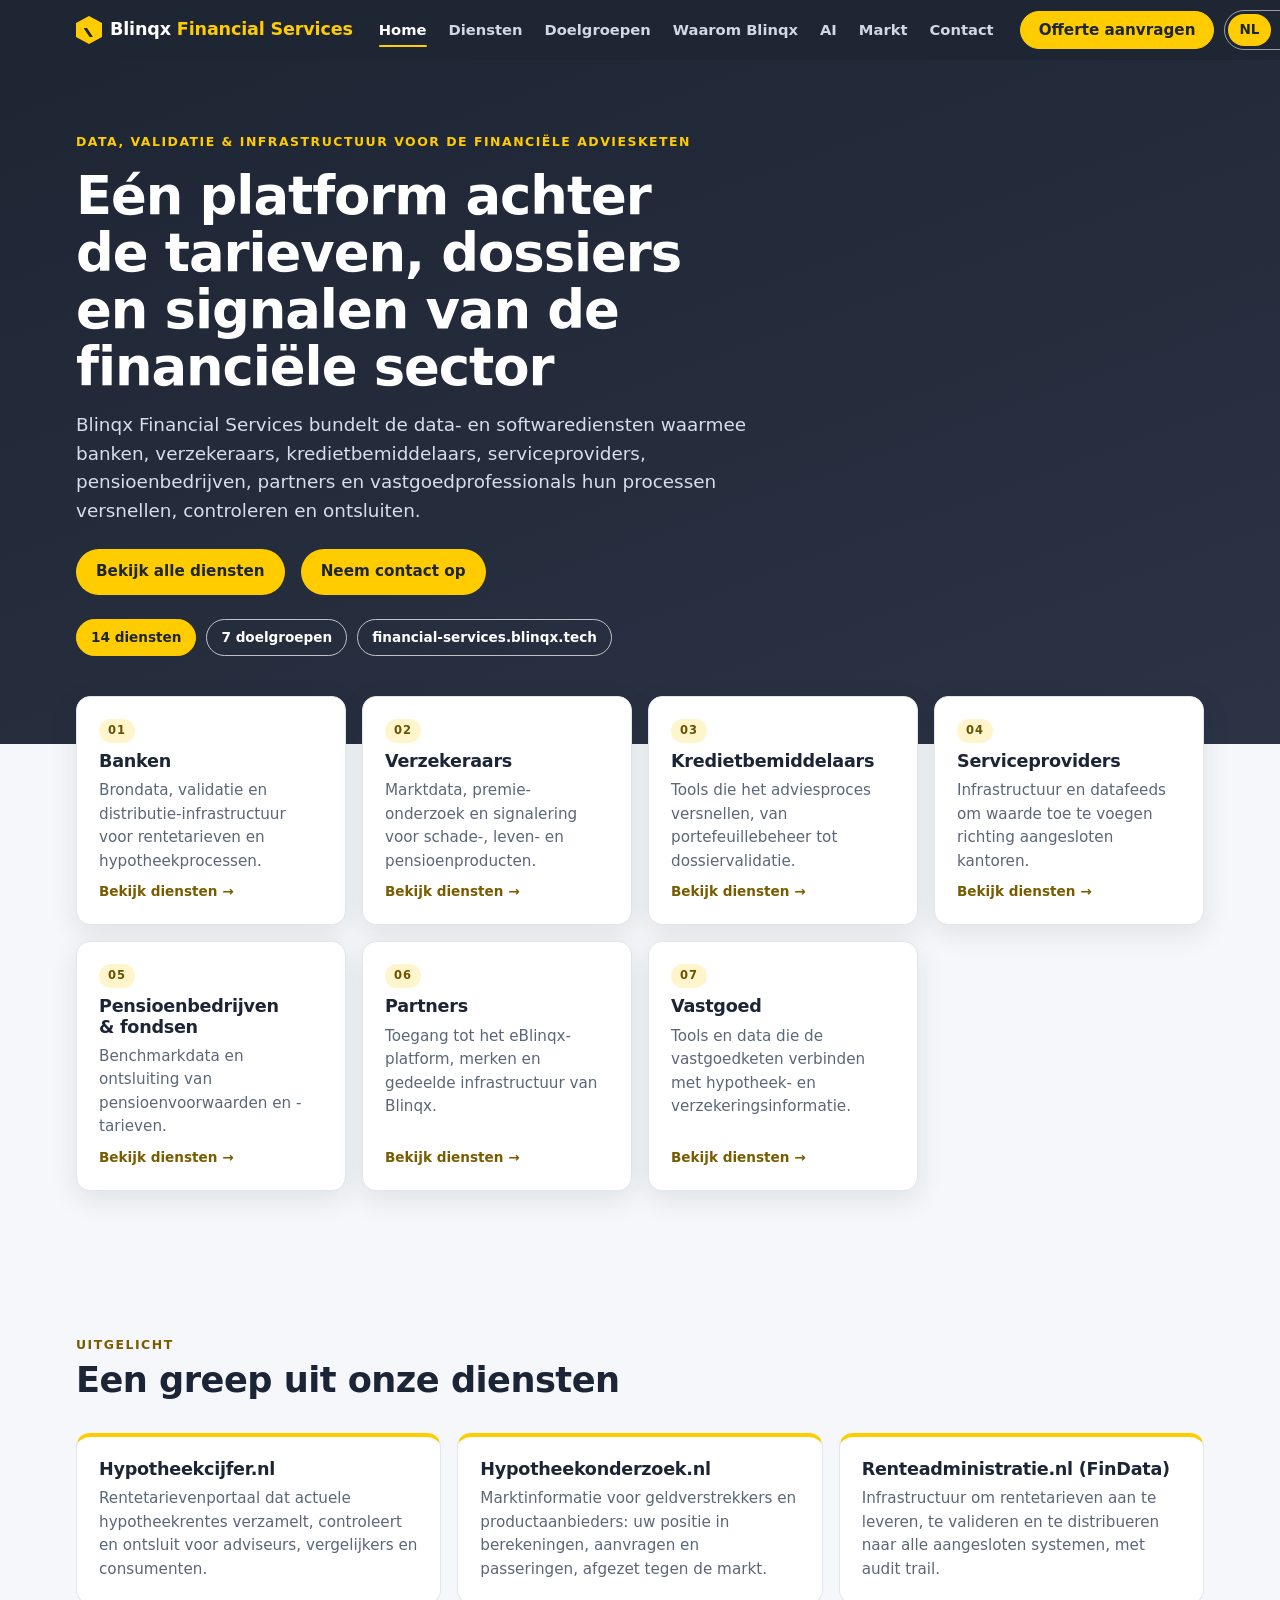
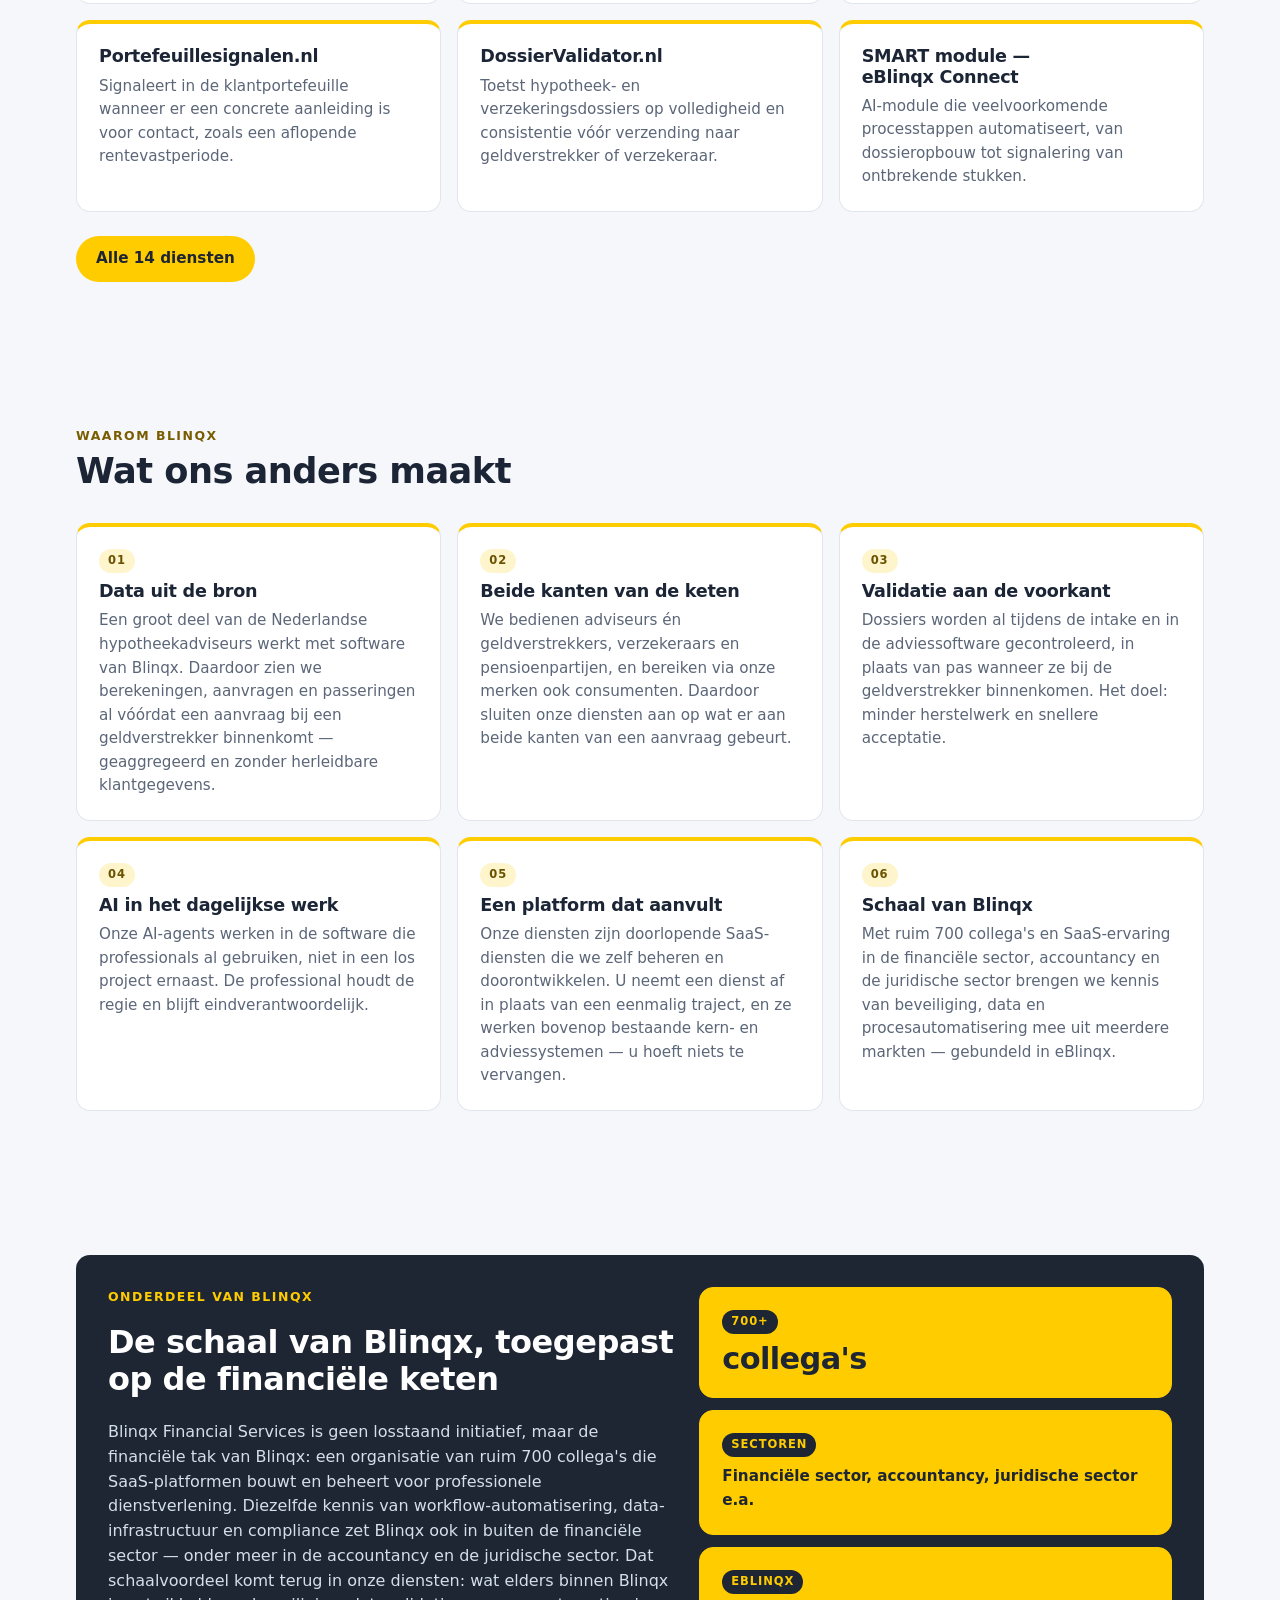
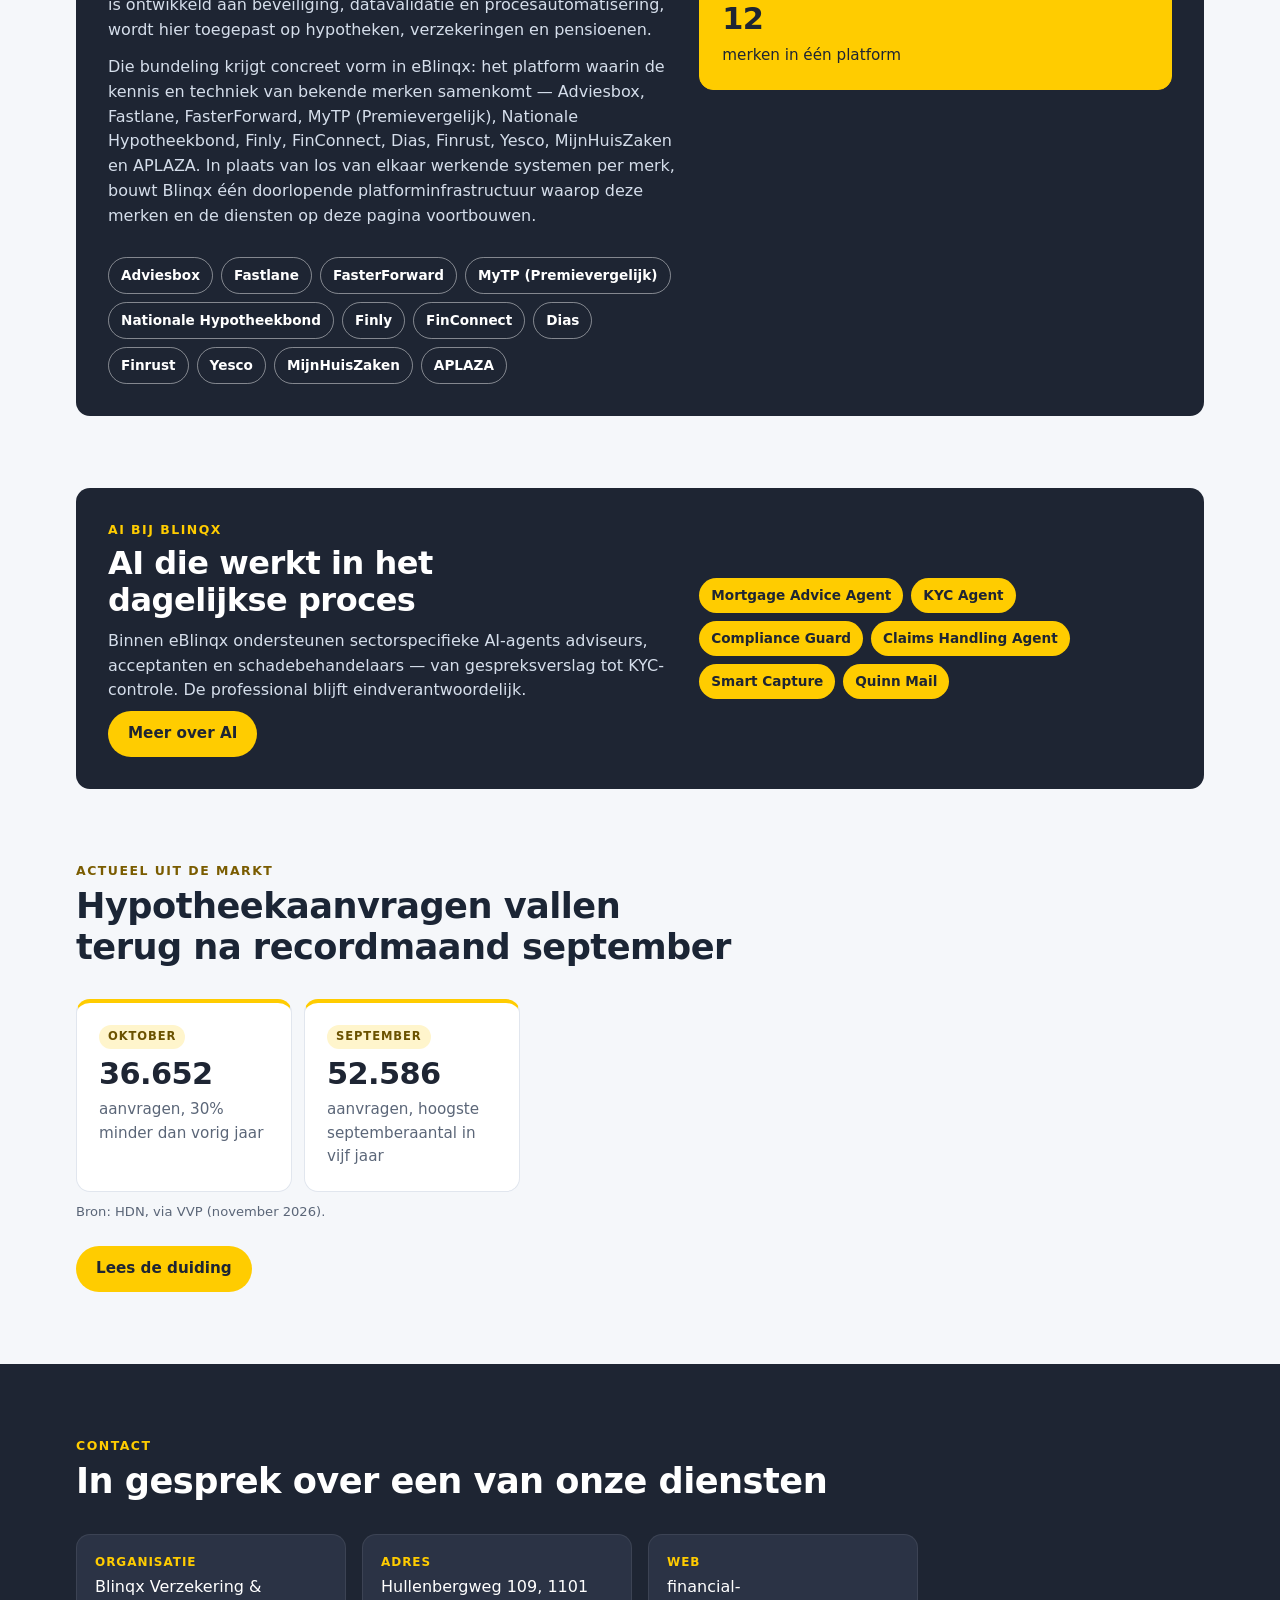
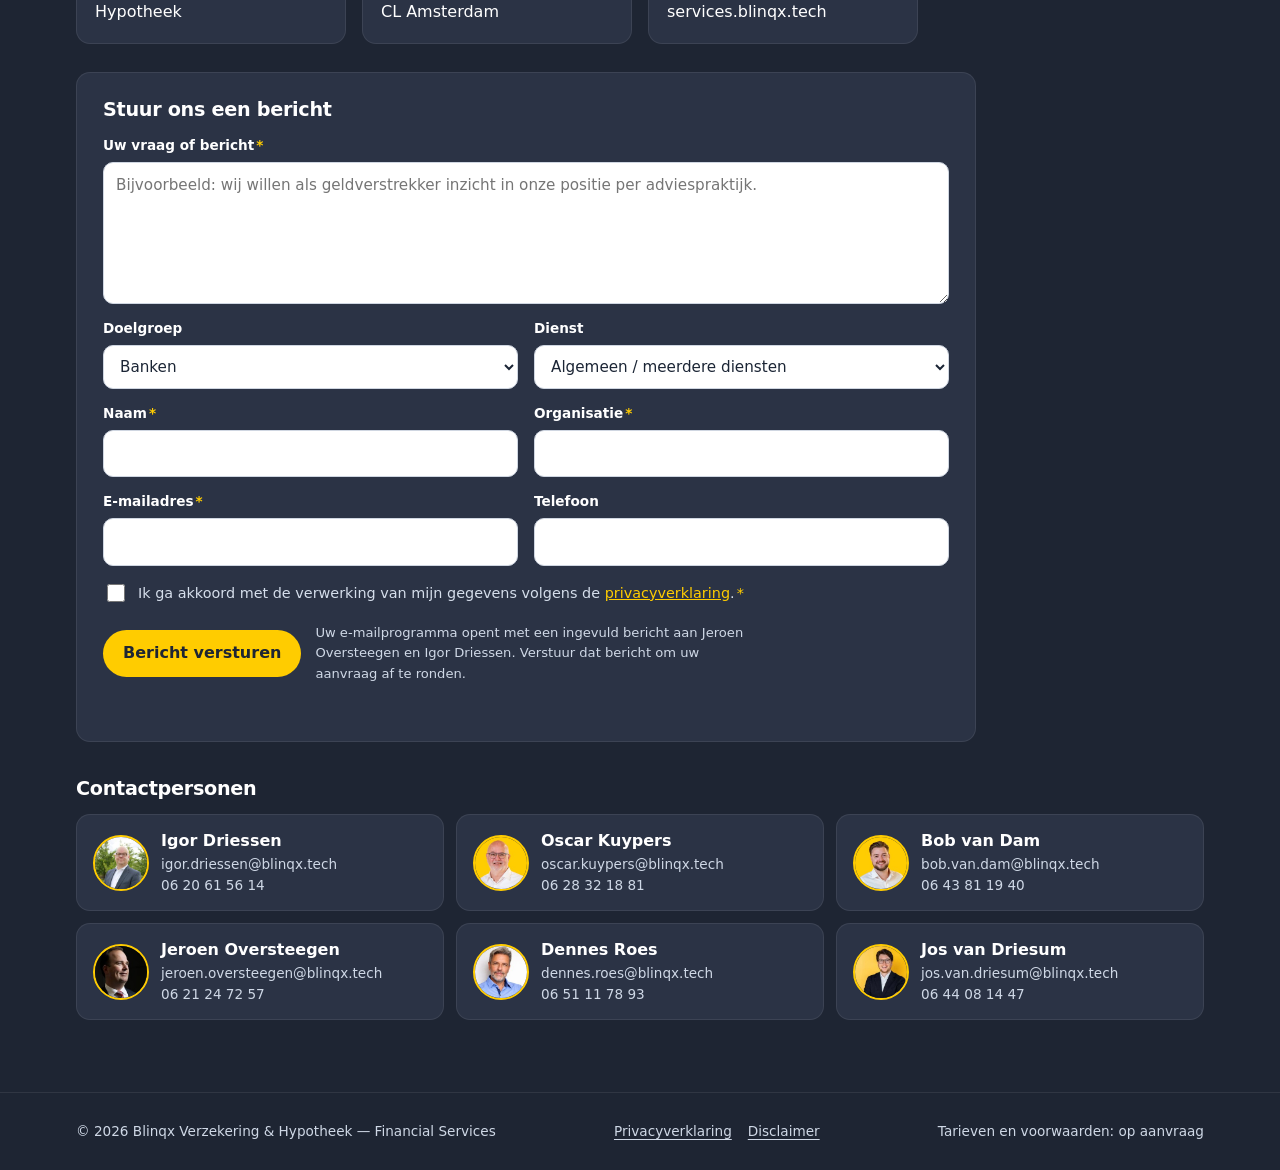
==== commit 9fa042cc: "Brand list: MijnTP -> MyTP (Premievergelijk) Co-Authored-By: Claude Opus 5.5 <noreply@anthropic.com>" ====
--- a/index.html
+++ b/index.html
@@ -14,7 +14,7 @@
     <a class="logo" data-nav href="index.html" aria-label="Blinqx Financial Services – home"><svg width="26" height="28" viewBox="0 0 26 28" aria-hidden="true"><path d="M13 0l13 7v14l-13 7L0 21V7z" fill="#ffcc00"/><path d="M11 12l6 9h-3.4l-6-9z" fill="#1e2533"/></svg><span>Blinqx <span class="sub">Financial Services</span></span></a>
     <nav class="topnav" aria-label="Hoofdmenu">
       <div class="hnav"><a data-nav data-key="home" href="index.html"><span data-lang-content="nl">Home</span><span data-lang-content="en">Home</span></a><a data-nav data-key="diensten" href="diensten.html"><span data-lang-content="nl">Diensten</span><span data-lang-content="en">Services</span></a><a data-nav data-key="doelgroepen" href="index.html#doelgroepen"><span data-lang-content="nl">Doelgroepen</span><span data-lang-content="en">Segments</span></a><a data-nav data-key="waarom" href="index.html#waarom"><span data-lang-content="nl">Waarom Blinqx</span><span data-lang-content="en">Why Blinqx</span></a><a data-nav data-key="ai" href="diensten.html#ai"><span data-lang-content="nl">AI</span><span data-lang-content="en">AI</span></a><a data-nav data-key="markt" href="diensten.html#markt"><span data-lang-content="nl">Markt</span><span data-lang-content="en">Market</span></a><a data-nav data-key="contact" href="index.html#contact"><span data-lang-content="nl">Contact</span><span data-lang-content="en">Contact</span></a></div>
-      <a class="hbtn yellow" data-nav href="index.html#contactform"><span data-lang-content="nl">Offerte<span class="long"> aanvragen</span></span><span data-lang-content="en"><span class="long">Request a quote</span><span class="short">Quote</span></span></a>
+      <a class="hbtn yellow" data-nav data-form href="index.html#contactform"><span data-lang-content="nl">Offerte<span class="long"> aanvragen</span></span><span data-lang-content="en"><span class="long">Request a quote</span><span class="short">Quote</span></span></a>
       <div class="langbtn" role="group" aria-label="Taal / Language">
         <button type="button" id="btn-nl" aria-pressed="true" onclick="setLang('nl')">NL</button>
         <button type="button" id="btn-en" aria-pressed="false" onclick="setLang('en')">EN</button>
@@ -23,7 +23,7 @@
     </nav>
   </div>
   <div class="wrap menu-drop" id="siteMenu" hidden>
-    <div class="mlinks"><a data-nav data-key="home" href="index.html"><span data-lang-content="nl">Home</span><span data-lang-content="en">Home</span></a><a data-nav data-key="diensten" href="diensten.html"><span data-lang-content="nl">Diensten</span><span data-lang-content="en">Services</span></a><a data-nav data-key="doelgroepen" href="index.html#doelgroepen"><span data-lang-content="nl">Doelgroepen</span><span data-lang-content="en">Segments</span></a><a data-nav data-key="uitgelicht" href="index.html#uitgelicht"><span data-lang-content="nl">Uitgelichte diensten</span><span data-lang-content="en">Featured services</span></a><a data-nav data-key="waarom" href="index.html#waarom"><span data-lang-content="nl">Waarom Blinqx</span><span data-lang-content="en">Why Blinqx</span></a><a data-nav data-key="ai" href="diensten.html#ai"><span data-lang-content="nl">AI bij Blinqx</span><span data-lang-content="en">AI at Blinqx</span></a><a data-nav data-key="markt" href="diensten.html#markt"><span data-lang-content="nl">Actueel uit de markt</span><span data-lang-content="en">Market update</span></a><a data-nav data-key="keten" href="diensten.html#positioning"><span data-lang-content="nl">Positie in de markt</span><span data-lang-content="en">Market position</span></a><a data-nav data-key="contact" href="index.html#contact"><span data-lang-content="nl">Contact</span><span data-lang-content="en">Contact</span></a><a data-nav data-key="privacy" href="privacy.html"><span data-lang-content="nl">Privacyverklaring</span><span data-lang-content="en">Privacy statement</span></a><a data-nav data-key="disclaimer" href="disclaimer.html"><span data-lang-content="nl">Disclaimer</span><span data-lang-content="en">Disclaimer</span></a></div>
+    <div class="mlinks"><a data-nav data-key="home" href="index.html"><span data-lang-content="nl">Home</span><span data-lang-content="en">Home</span></a><a data-nav data-key="diensten" href="diensten.html"><span data-lang-content="nl">Diensten</span><span data-lang-content="en">Services</span></a><a data-nav data-key="doelgroepen" href="index.html#doelgroepen"><span data-lang-content="nl">Doelgroepen</span><span data-lang-content="en">Segments</span></a><a data-nav data-key="uitgelicht" href="index.html#uitgelicht"><span data-lang-content="nl">Uitgelichte diensten</span><span data-lang-content="en">Featured services</span></a><a data-nav data-key="waarom" href="index.html#waarom"><span data-lang-content="nl">Waarom Blinqx</span><span data-lang-content="en">Why Blinqx</span></a><a data-nav data-key="ai" href="diensten.html#ai"><span data-lang-content="nl">AI bij Blinqx</span><span data-lang-content="en">AI at Blinqx</span></a><a data-nav data-key="markt" href="diensten.html#markt"><span data-lang-content="nl">Actueel uit de markt</span><span data-lang-content="en">Market update</span></a><a data-nav data-key="regelgeving" href="diensten.html#regelgeving"><span data-lang-content="nl">Regelgeving: Solvency II</span><span data-lang-content="en">Regulation: Solvency II</span></a><a data-nav data-key="keten" href="diensten.html#positioning"><span data-lang-content="nl">Positie in de markt</span><span data-lang-content="en">Market position</span></a><a data-nav data-key="contact" href="index.html#contact"><span data-lang-content="nl">Contact</span><span data-lang-content="en">Contact</span></a><a data-nav data-key="privacy" href="privacy.html"><span data-lang-content="nl">Privacyverklaring</span><span data-lang-content="en">Privacy statement</span></a><a data-nav data-key="disclaimer" href="disclaimer.html"><span data-lang-content="nl">Disclaimer</span><span data-lang-content="en">Disclaimer</span></a></div>
   </div>
 </header>
 
@@ -198,10 +198,10 @@
           <h2 data-lang-content="nl">De schaal van Blinqx, toegepast op de financiële keten</h2>
           <h2 data-lang-content="en">The scale of Blinqx, applied to the financial chain</h2>
           <p data-lang-content="nl">Blinqx Financial Services is geen losstaand initiatief, maar de financiële tak van Blinqx: een organisatie van ruim 700 collega's die SaaS-platformen bouwt en beheert voor professionele dienstverlening. Diezelfde kennis van workflow-automatisering, data-infrastructuur en compliance zet Blinqx ook in buiten de financiële sector — onder meer in de accountancy en de juridische sector. Dat schaalvoordeel komt terug in onze diensten: wat elders binnen Blinqx is ontwikkeld aan beveiliging, datavalidatie en procesautomatisering, wordt hier toegepast op hypotheken, verzekeringen en pensioenen.</p>
-          <p data-lang-content="nl">Die bundeling krijgt concreet vorm in eBlinqx: het platform waarin de kennis en techniek van bekende merken samenkomt — Adviesbox, Fastlane, FasterForward, MijnTP, Nationale Hypotheekbond, Finly, FinConnect, Dias, Finrust, Yesco, MijnHuisZaken en APLAZA. In plaats van los van elkaar werkende systemen per merk, bouwt Blinqx één doorlopende platforminfrastructuur waarop deze merken en de diensten op deze pagina voortbouwen.</p>
+          <p data-lang-content="nl">Die bundeling krijgt concreet vorm in eBlinqx: het platform waarin de kennis en techniek van bekende merken samenkomt — Adviesbox, Fastlane, FasterForward, MyTP (Premievergelijk), Nationale Hypotheekbond, Finly, FinConnect, Dias, Finrust, Yesco, MijnHuisZaken en APLAZA. In plaats van los van elkaar werkende systemen per merk, bouwt Blinqx één doorlopende platforminfrastructuur waarop deze merken en de diensten op deze pagina voortbouwen.</p>
           <p data-lang-content="en">Blinqx Financial Services is not a standalone initiative but the financial arm of Blinqx: an organisation of more than 700 colleagues that builds and runs SaaS platforms for professional services. Blinqx applies that same expertise in workflow automation, data infrastructure and compliance outside the financial sector too — including in accountancy and the legal sector. That scale advantage carries through into our services: security, data validation and process automation built elsewhere within Blinqx is applied here to mortgages, insurance and pensions.</p>
-          <p data-lang-content="en">That bundling takes concrete shape in eBlinqx: the platform in which the knowledge and technology of well-known brands come together — Adviesbox, Fastlane, FasterForward, MijnTP, Nationale Hypotheekbond, Finly, FinConnect, Dias, Finrust, Yesco, MijnHuisZaken and APLAZA. Rather than systems that operate separately per brand, Blinqx builds one continuous platform infrastructure that these brands, and the services on this page, build on.</p>
-          <div class="chip-list brands" aria-label="Merken / Brands"><span>Adviesbox</span><span>Fastlane</span><span>FasterForward</span><span>MijnTP</span><span>Nationale Hypotheekbond</span><span>Finly</span><span>FinConnect</span><span>Dias</span><span>Finrust</span><span>Yesco</span><span>MijnHuisZaken</span><span>APLAZA</span></div>
+          <p data-lang-content="en">That bundling takes concrete shape in eBlinqx: the platform in which the knowledge and technology of well-known brands come together — Adviesbox, Fastlane, FasterForward, MyTP (Premievergelijk), Nationale Hypotheekbond, Finly, FinConnect, Dias, Finrust, Yesco, MijnHuisZaken and APLAZA. Rather than systems that operate separately per brand, Blinqx builds one continuous platform infrastructure that these brands, and the services on this page, build on.</p>
+          <div class="chip-list brands" aria-label="Merken / Brands"><span>Adviesbox</span><span>Fastlane</span><span>FasterForward</span><span>MyTP (Premievergelijk)</span><span>Nationale Hypotheekbond</span><span>Finly</span><span>FinConnect</span><span>Dias</span><span>Finrust</span><span>Yesco</span><span>MijnHuisZaken</span><span>APLAZA</span></div>
         </div>
         <div class="kpi-row">
           <div class="segment-card"><span class="num">700+</span><p class="big" data-lang-content="nl">collega's</p><p class="big" data-lang-content="en">colleagues</p></div>
--- a/assets/site.css
+++ b/assets/site.css
@@ -250,8 +250,24 @@
 .hnav a:hover{color:#fff;background:rgba(255,255,255,.06)}
 .hnav a[aria-current="page"]{color:#fff}
 .hnav a[aria-current="page"]::after{content:"";position:absolute;left:10px;right:10px;bottom:2px;height:2px;border-radius:2px;background:var(--yellow)}
-@media (min-width:1240px){.menu-btn{display:none}}
-@media (max-width:1239px){.hnav{display:none}}
+@media (min-width:1024px){.menu-btn{display:none}}
+@media (max-width:1023px){.hnav{display:none}}
+@media (max-width:1239px){.hnav a[data-key="home"],.hnav a[data-key="contact"]{display:none}.hnav a{padding:8px 8px;font-size:.9rem}.topnav{gap:8px}.hbtn{padding:9px 14px}}
+
+/* regelgeving */
+#regelgeving .lede-sm{color:var(--muted);font-size:1.05rem;margin-top:6px}
+.timeline{display:grid;grid-template-columns:repeat(auto-fit,minmax(170px,1fr));gap:8px;margin-bottom:16px;counter-reset:t}
+.tstep{background:var(--navy);color:#fff;border-radius:12px;padding:14px;display:flex;flex-direction:column;gap:4px;border-top:4px solid var(--yellow)}
+.tstep strong{color:var(--yellow);font-size:.95rem}
+.tstep small{color:#d5deeb;font-size:.85rem;line-height:1.4}
+.reg-grid{grid-template-columns:repeat(auto-fill,minmax(min(100%,260px),1fr))}
+.reg-grid .segment-card{border-top:4px solid var(--yellow)}
+.reg-help{margin-top:16px}
+.reg-help ul{margin:10px 0 0;padding-left:18px;color:#d5deeb;flex-direction:column;gap:6px}
+html[data-lang="nl"] .reg-help ul[data-lang-content="nl"],html[data-lang="en"] .reg-help ul[data-lang-content="en"]{display:flex}
+.reg-help .reg-note{margin-top:12px;font-size:.85rem;color:#cfd8e6!important}
+.reg-help h3{margin-top:6px}
+#regelgeving .note{font-size:.82rem;color:var(--muted);margin-top:10px}
 
 [data-lang-content]{display:none}
 html[data-lang="nl"] [data-lang-content="nl"],html[data-lang="en"] [data-lang-content="en"]{display:revert}
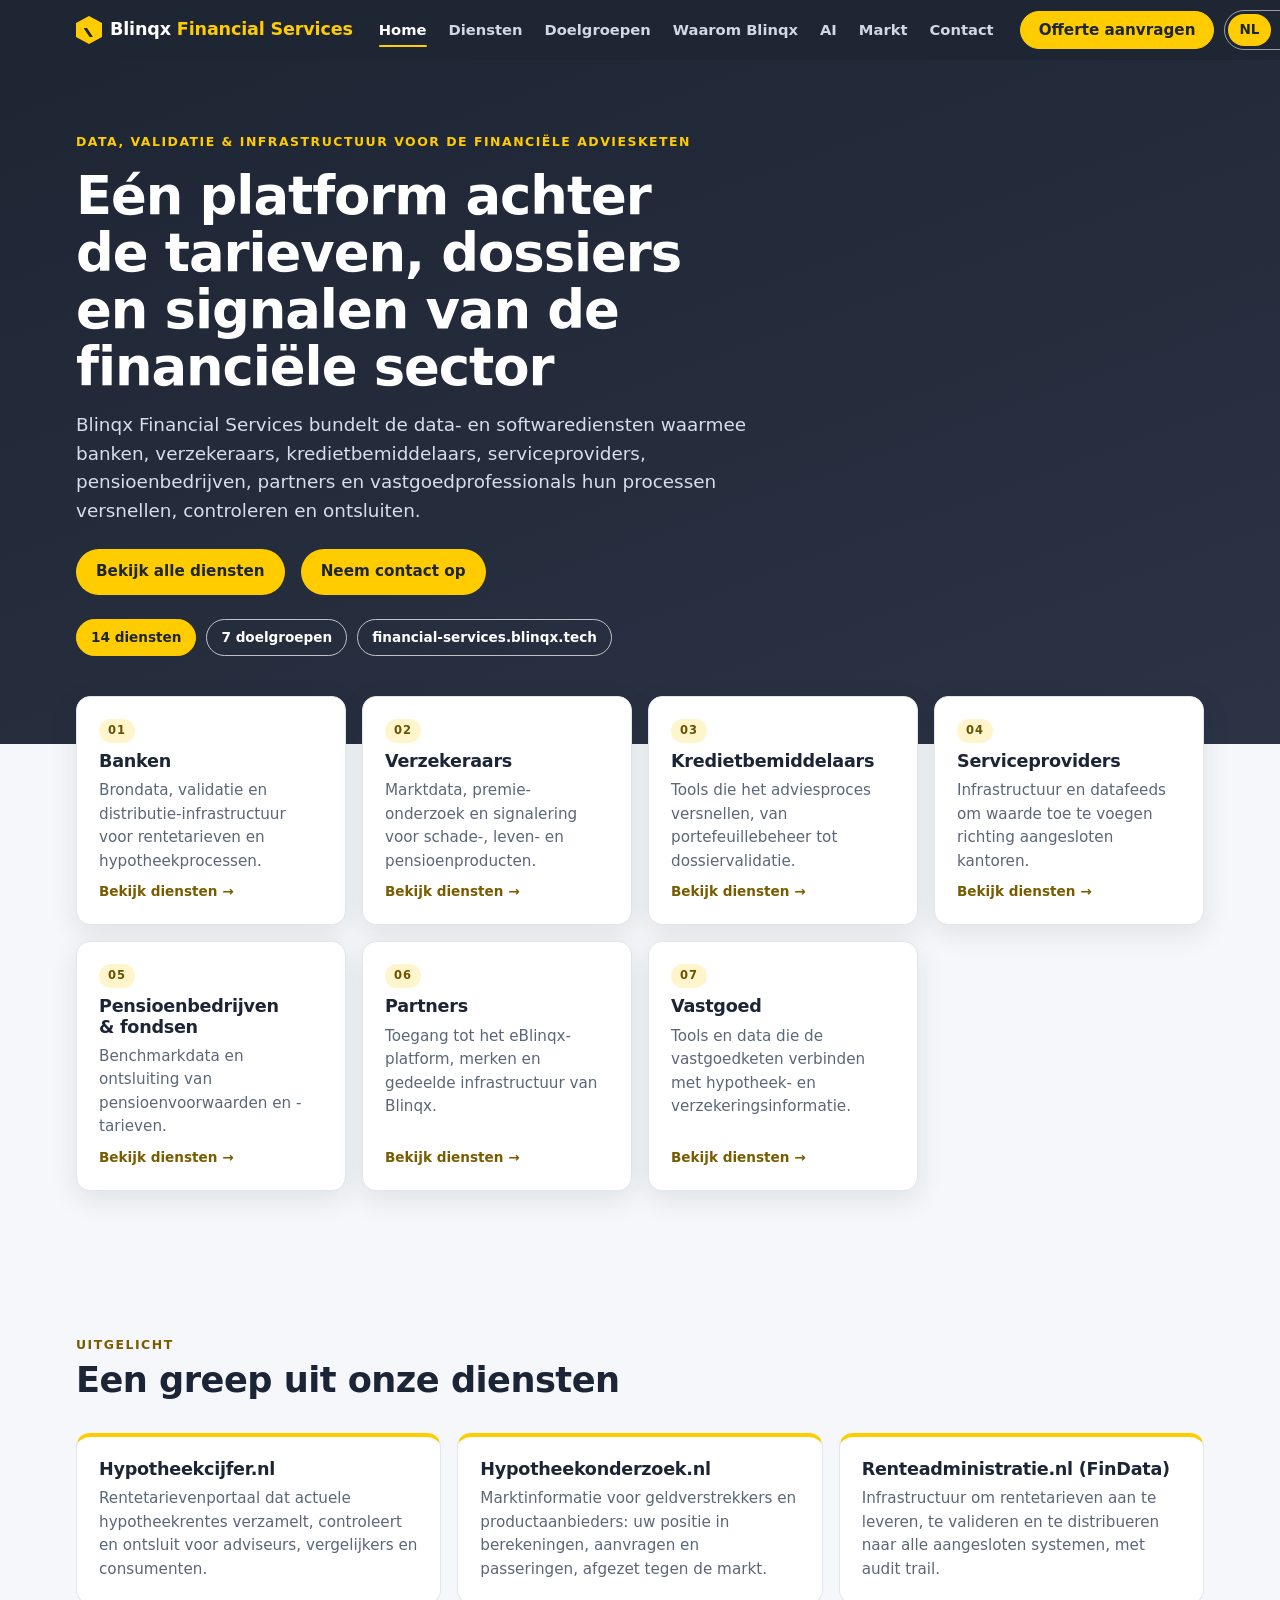
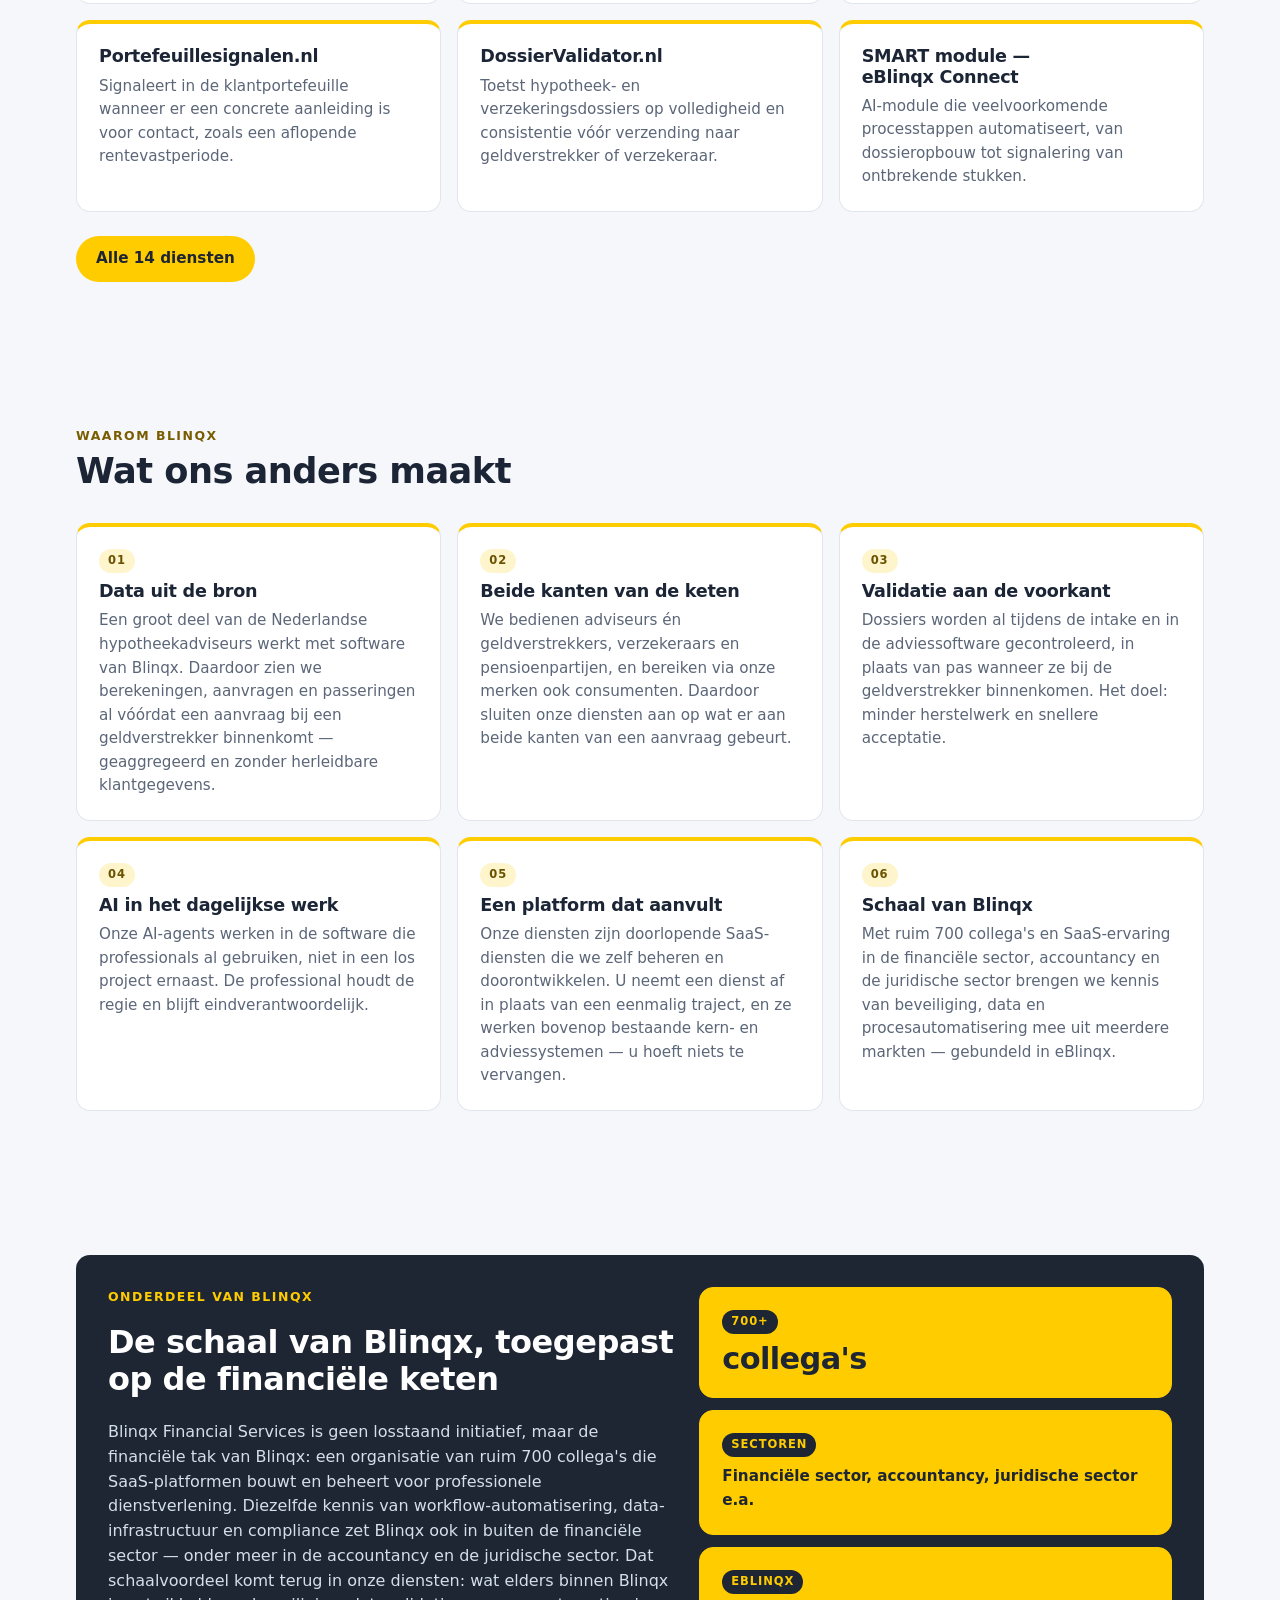
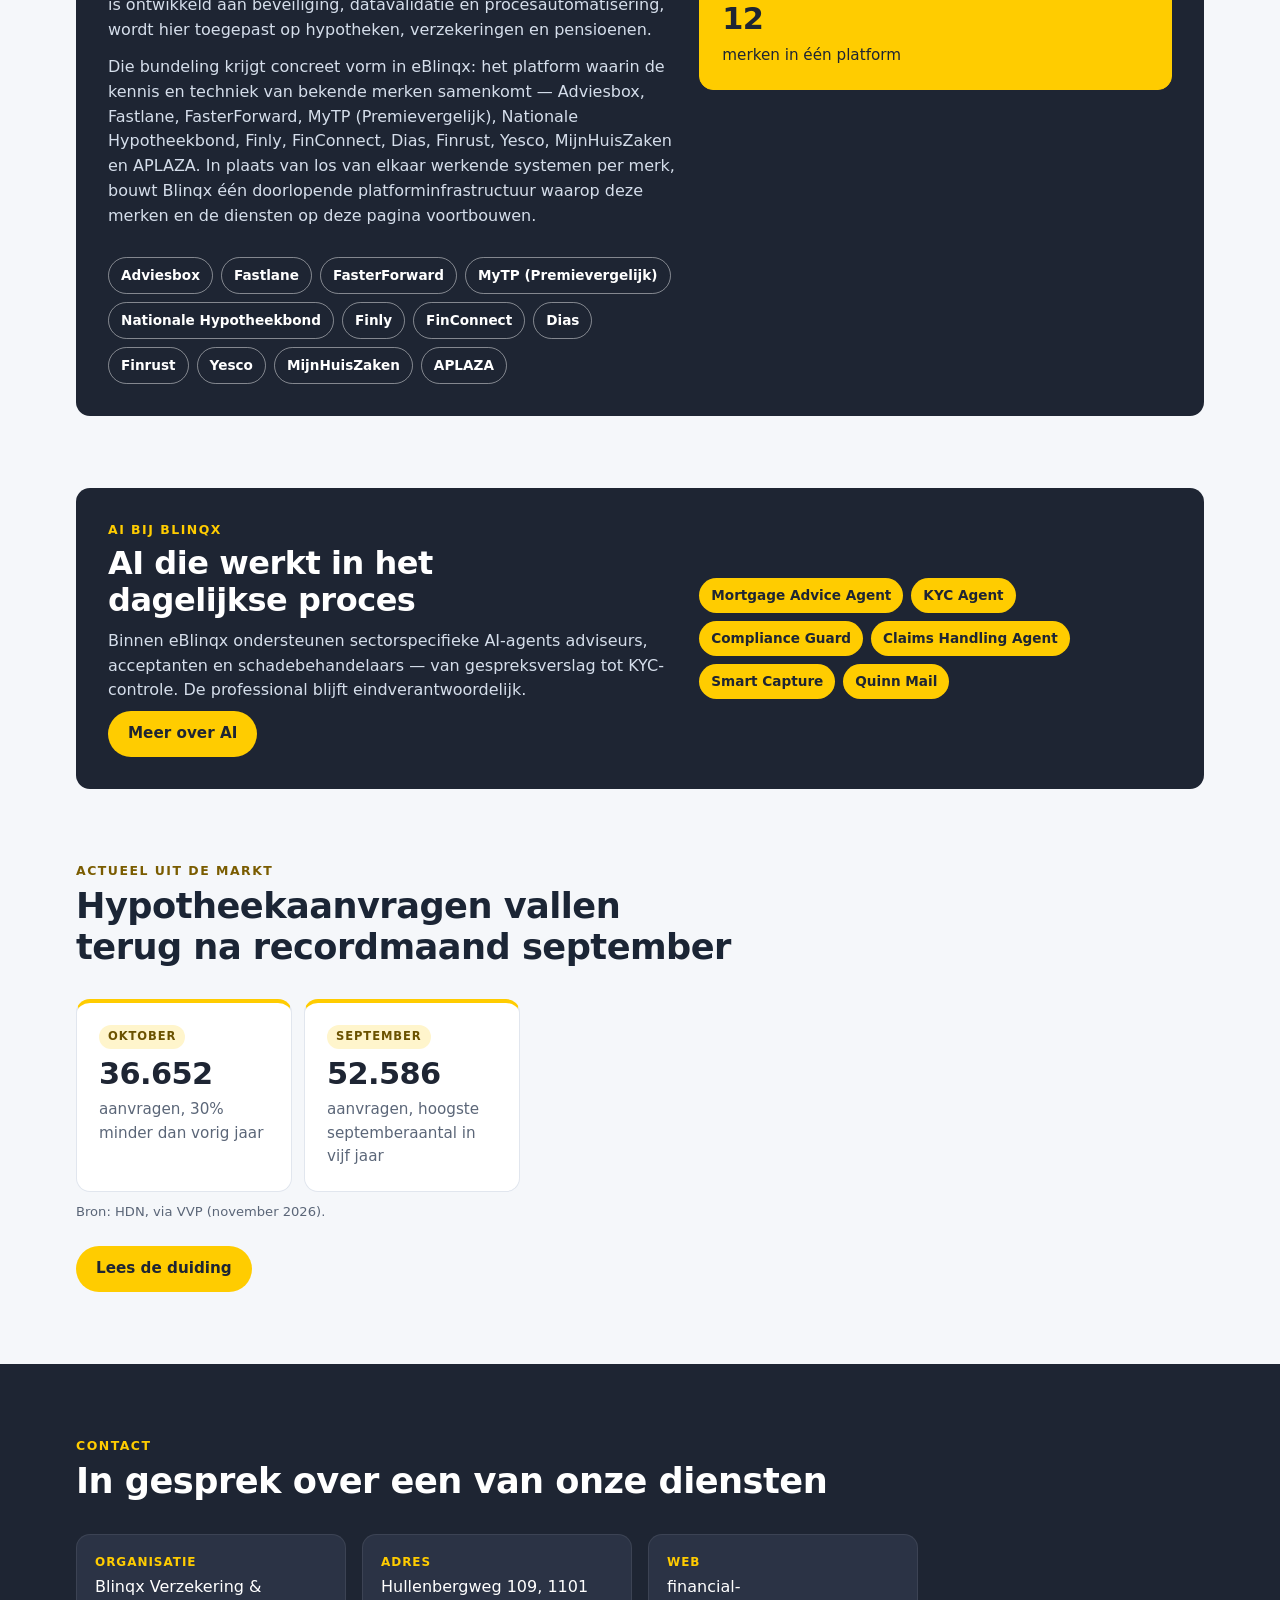
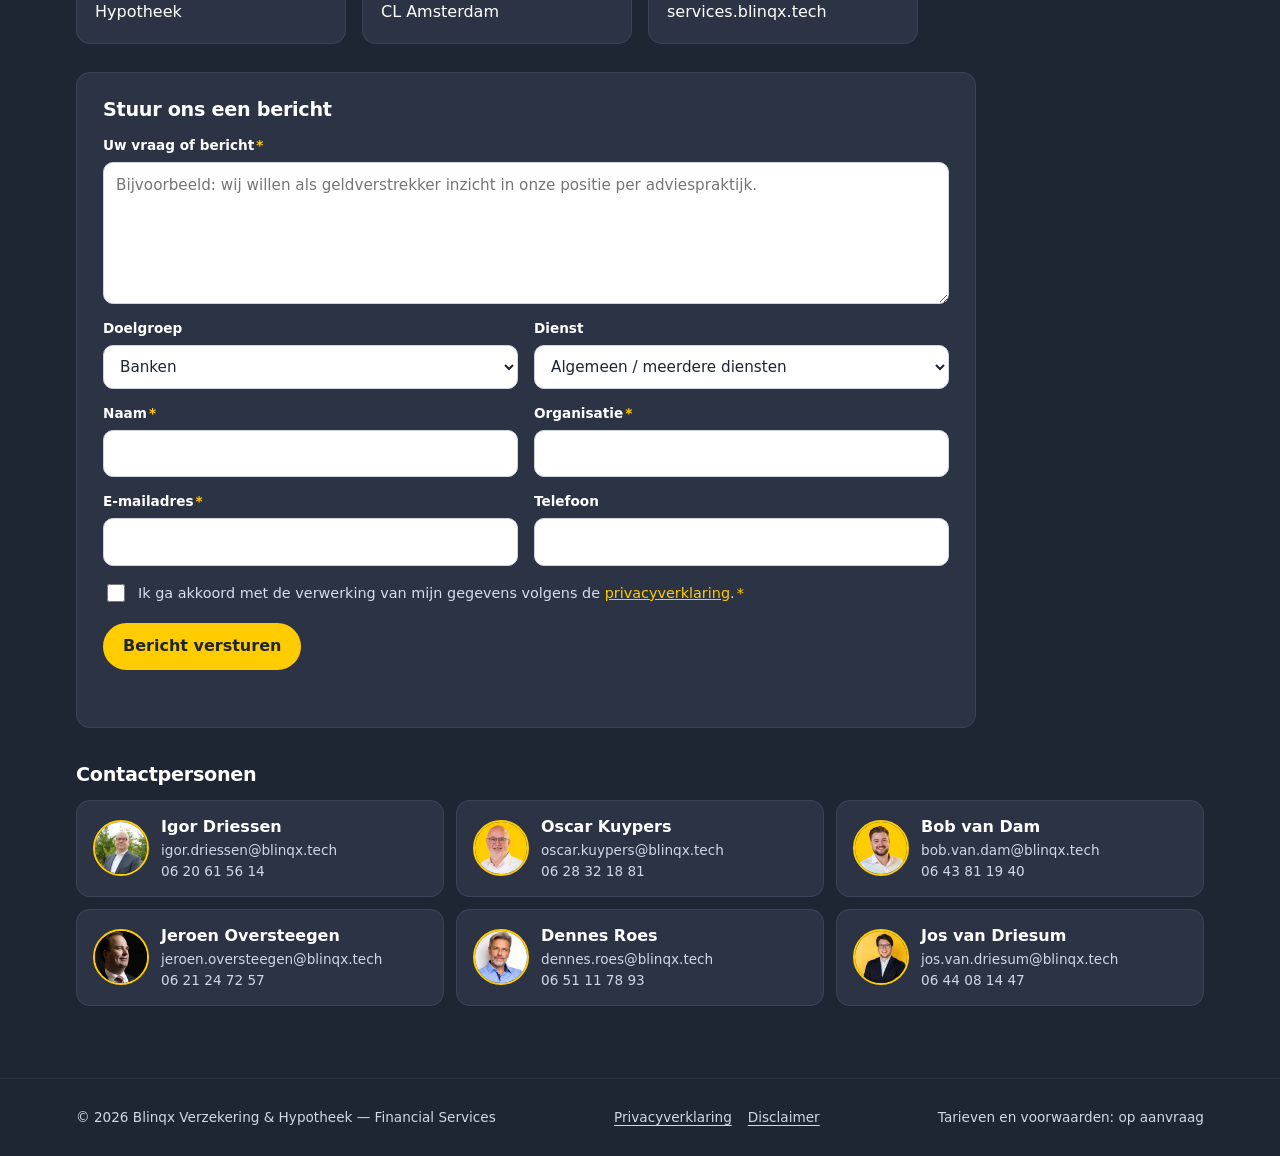
==== commit 576b33a9: "Remove mailto explanation text under contact form Co-Authored-By: Claude Opus 5.5 <noreply@anthropic" ====
--- a/index.html
+++ b/index.html
@@ -311,8 +311,6 @@
         <label class="check"><input type="checkbox" name="akkoord"> <span><span data-lang-content="nl">Ik ga akkoord met de verwerking van mijn gegevens volgens de <a data-nav href="privacy.html">privacyverklaring</a>.</span><span data-lang-content="en">I agree to the processing of my data in accordance with the <a data-nav href="privacy.html">privacy statement</a>.</span><span class="req">*</span></span></label>
         <div class="cactions">
           <button type="submit" class="btn"><span data-lang-content="nl">Bericht versturen</span><span data-lang-content="en">Send message</span></button>
-          <p class="cnote" data-lang-content="nl">Uw e-mailprogramma opent met een ingevuld bericht aan Jeroen Oversteegen en Igor Driessen. Verstuur dat bericht om uw aanvraag af te ronden.</p>
-          <p class="cnote" data-lang-content="en">Your e-mail program opens with a pre-filled message to Jeroen Oversteegen and Igor Driessen. Send that message to complete your request.</p>
         </div>
         <p id="cerr" class="cerr" role="status" aria-live="polite"></p>
       </form>
